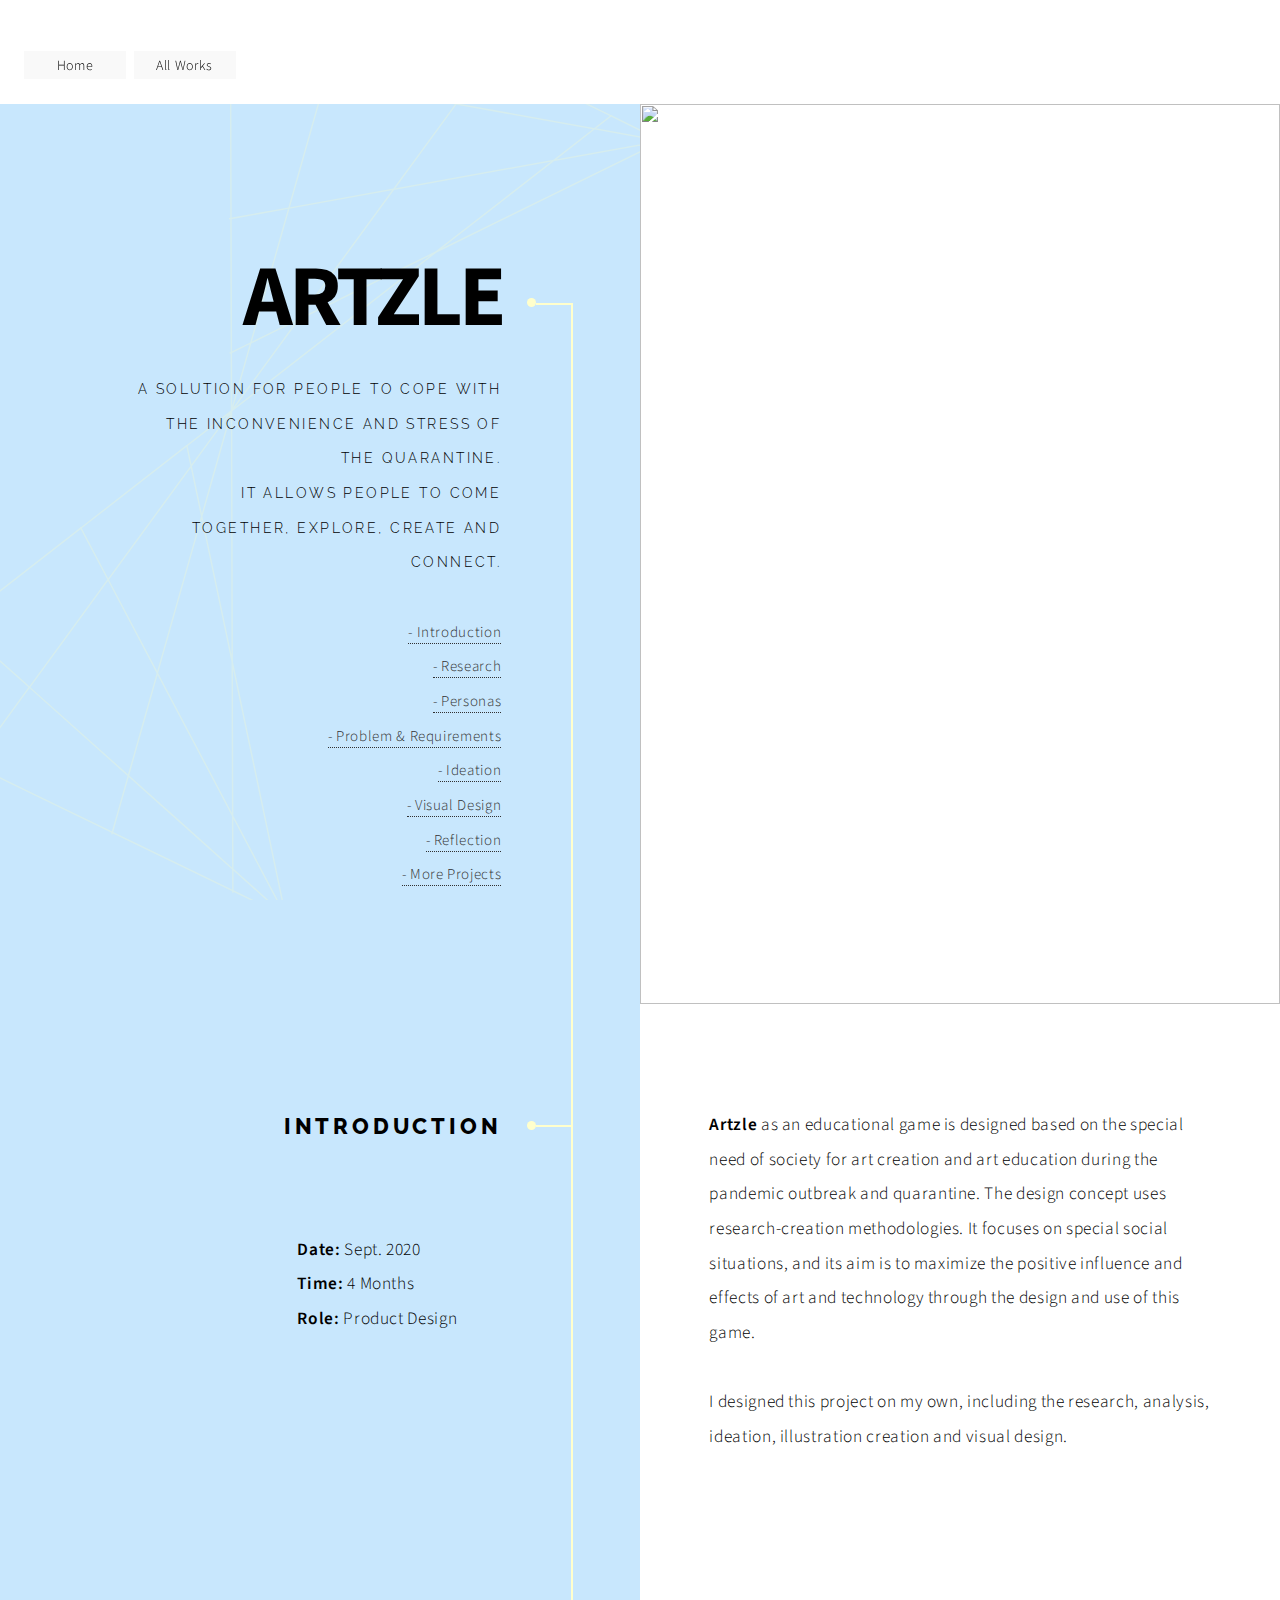
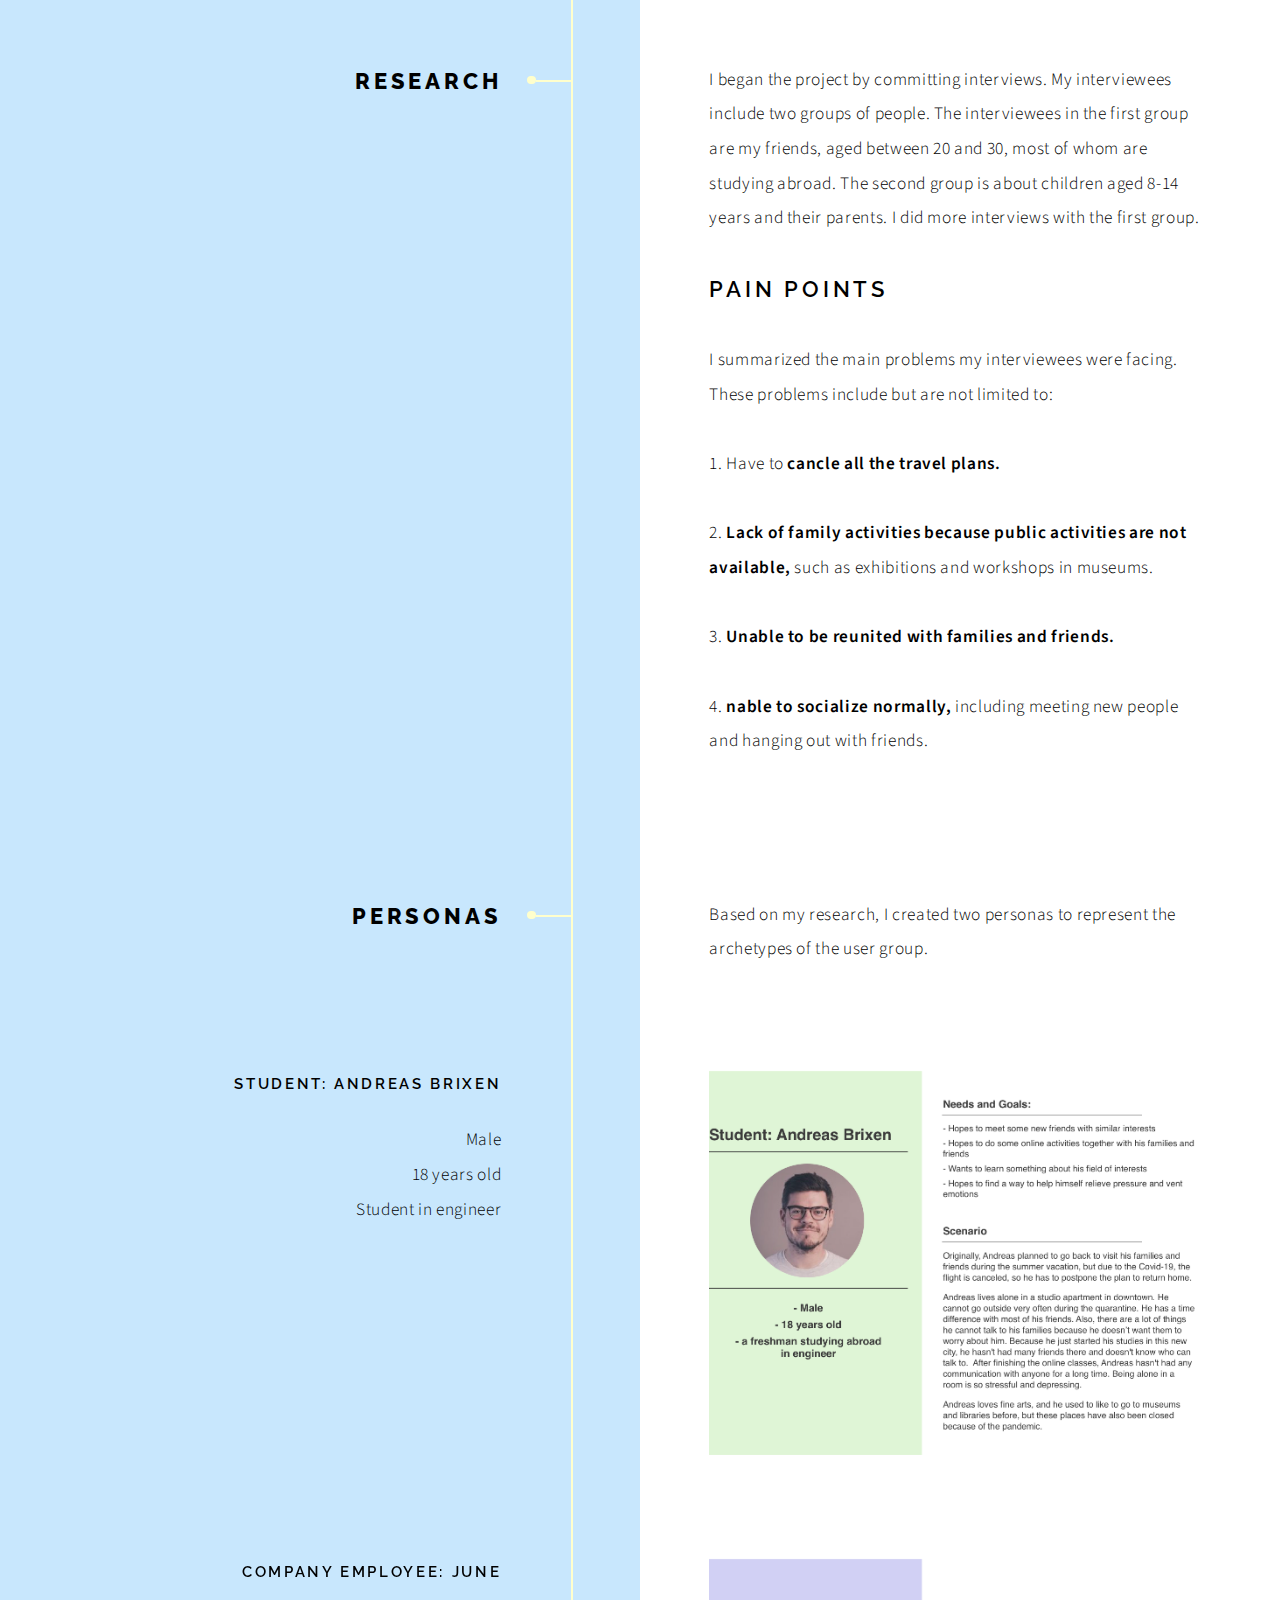
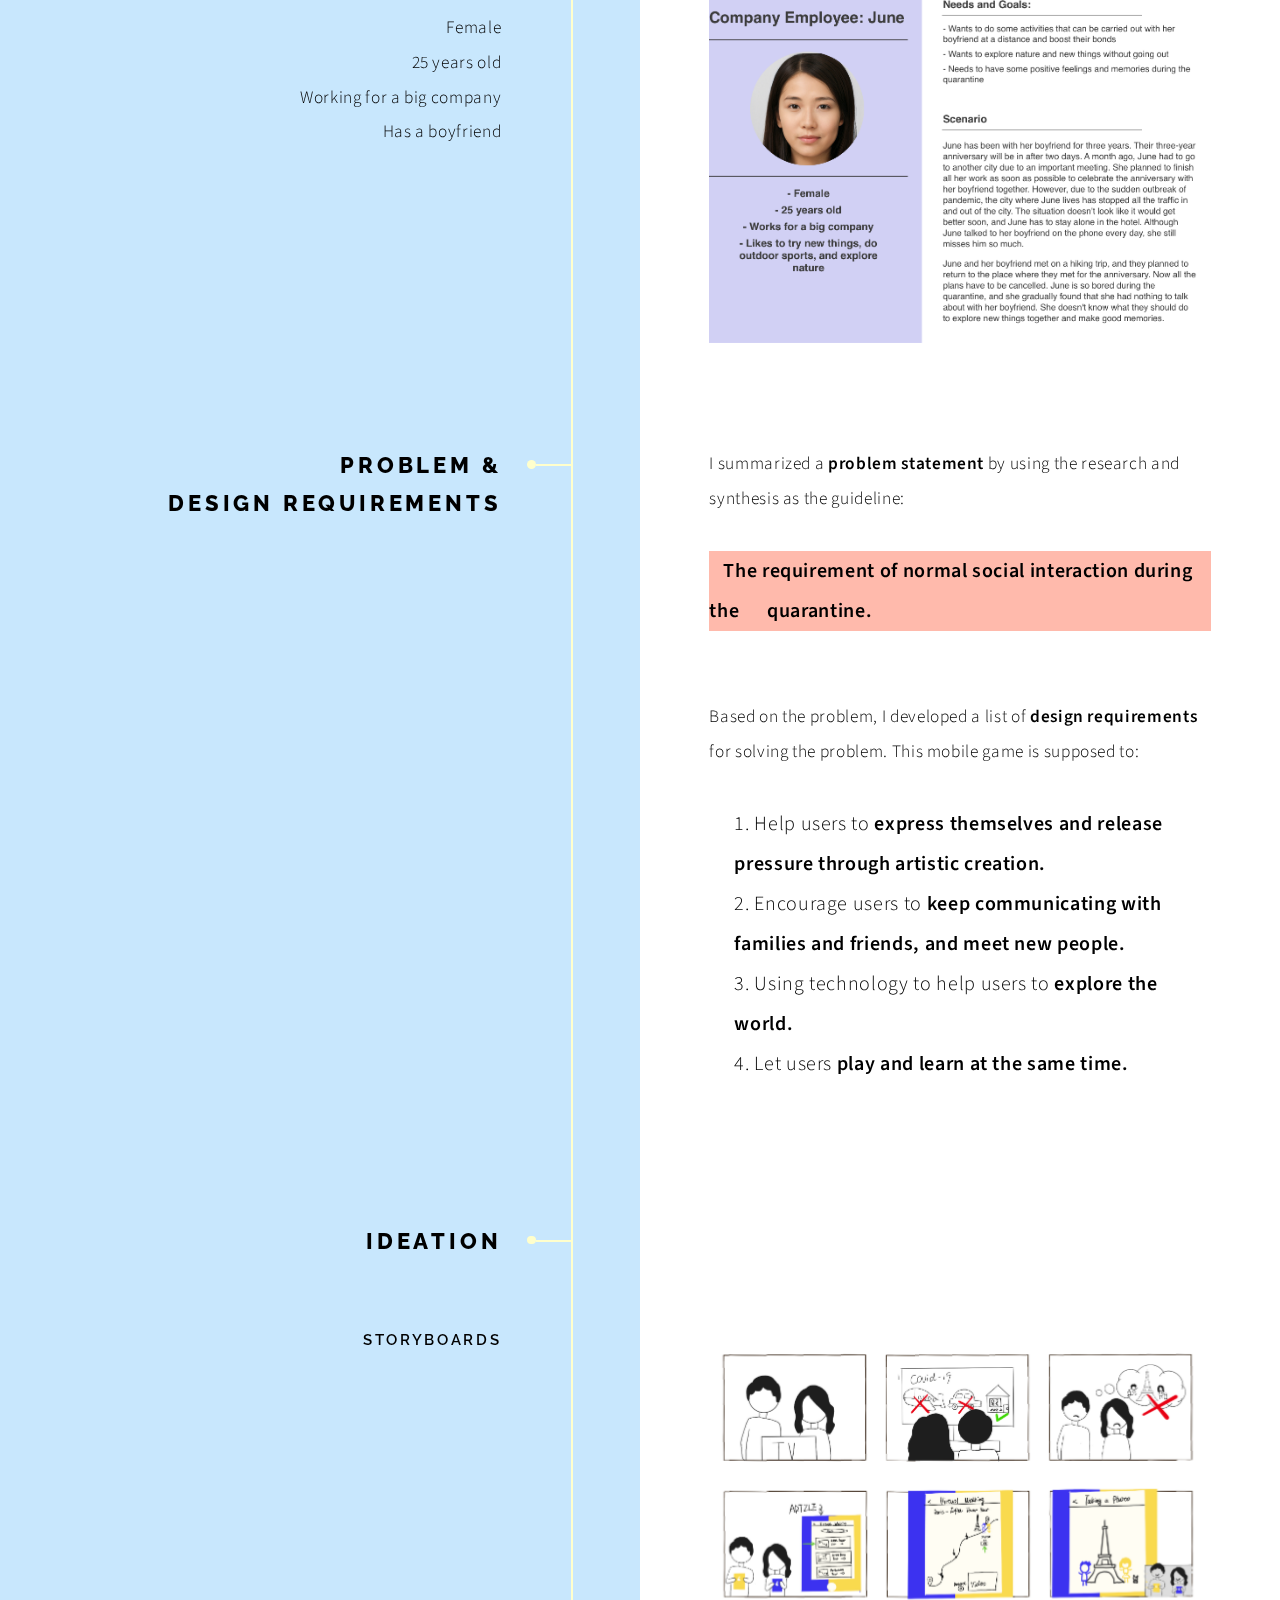
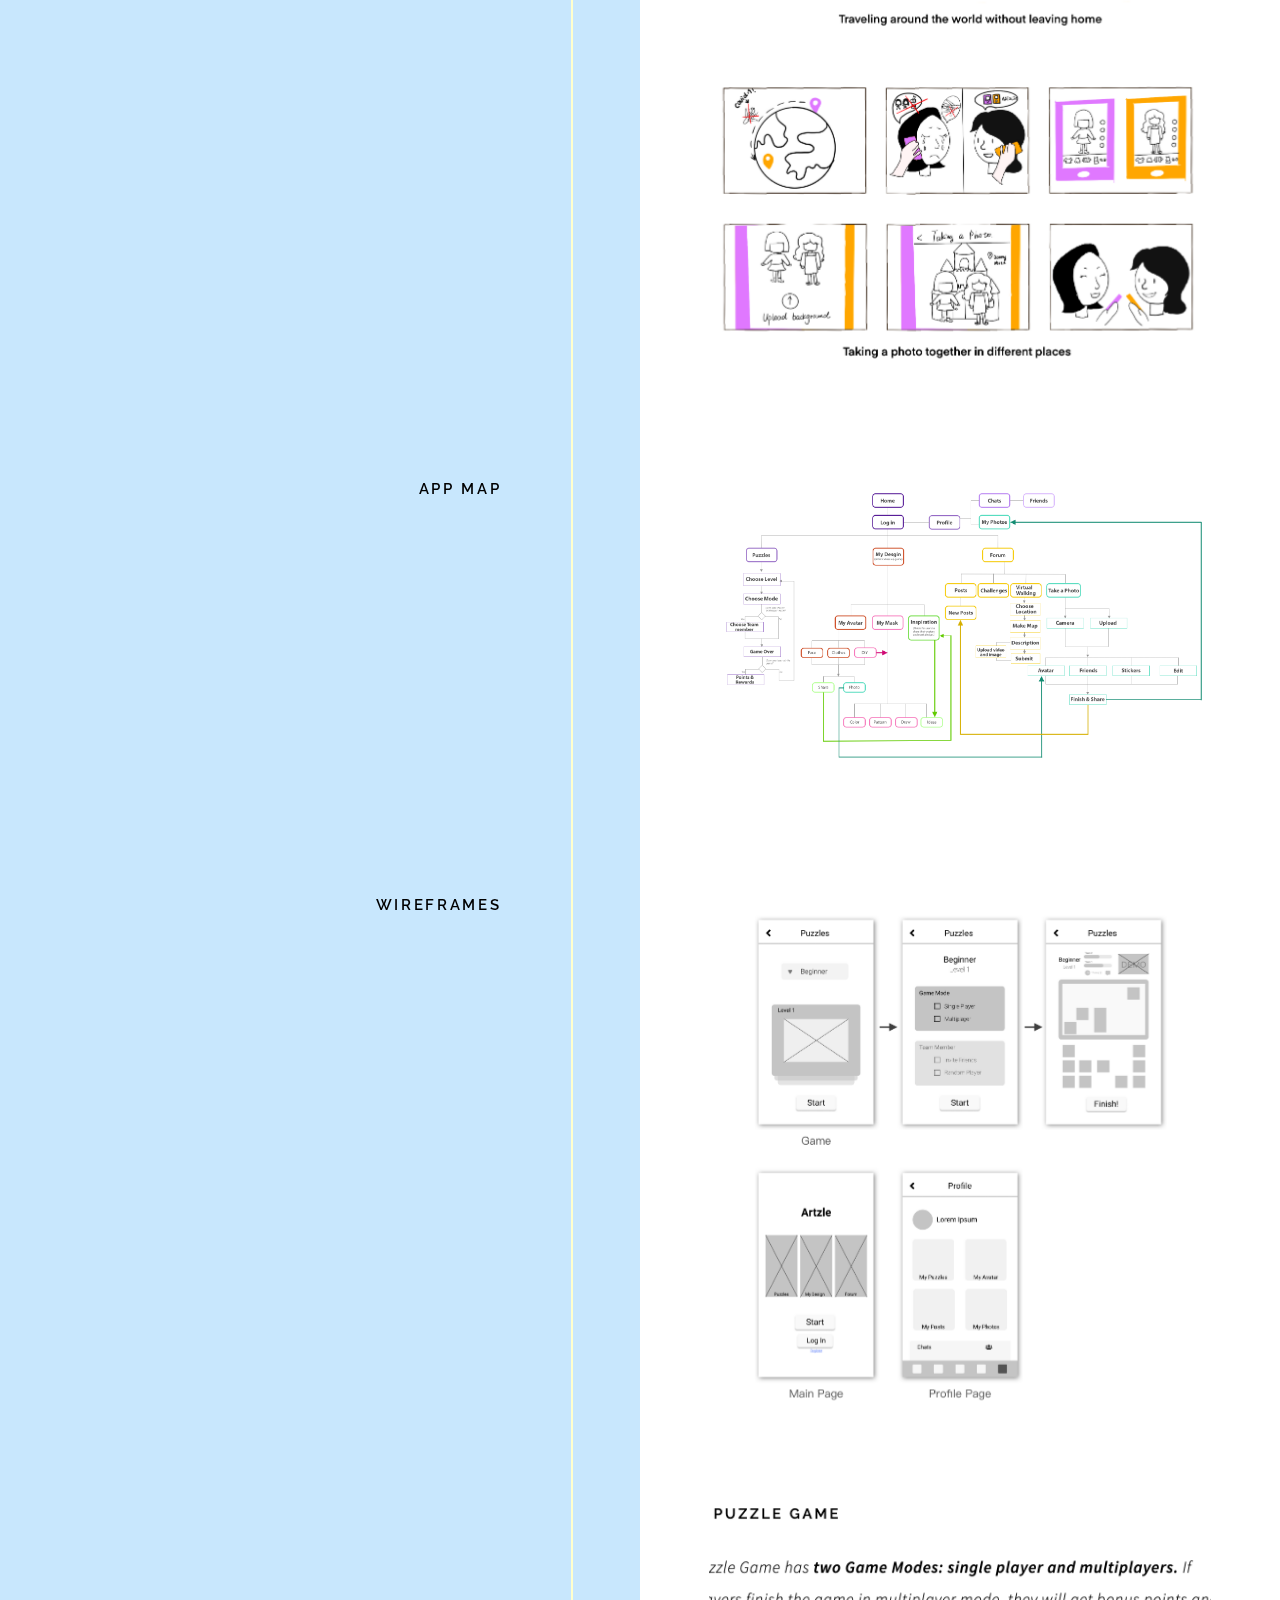
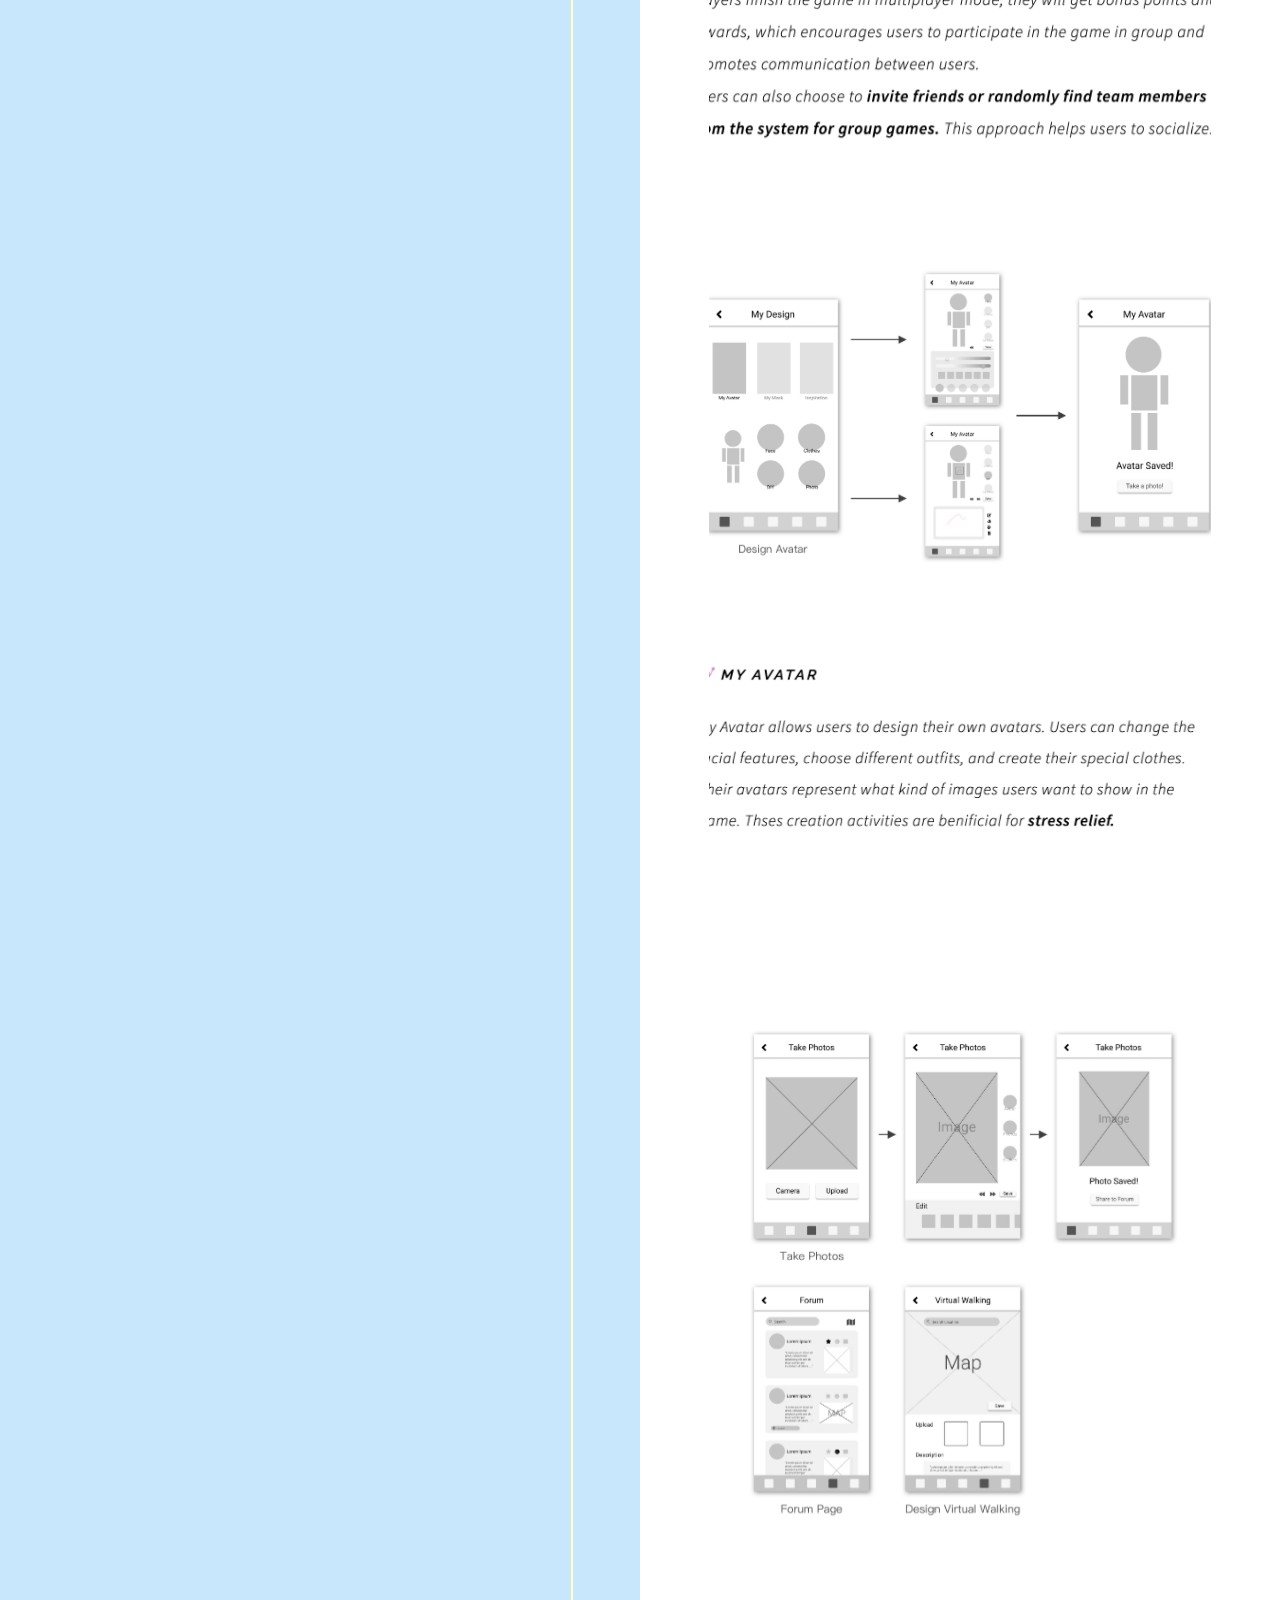
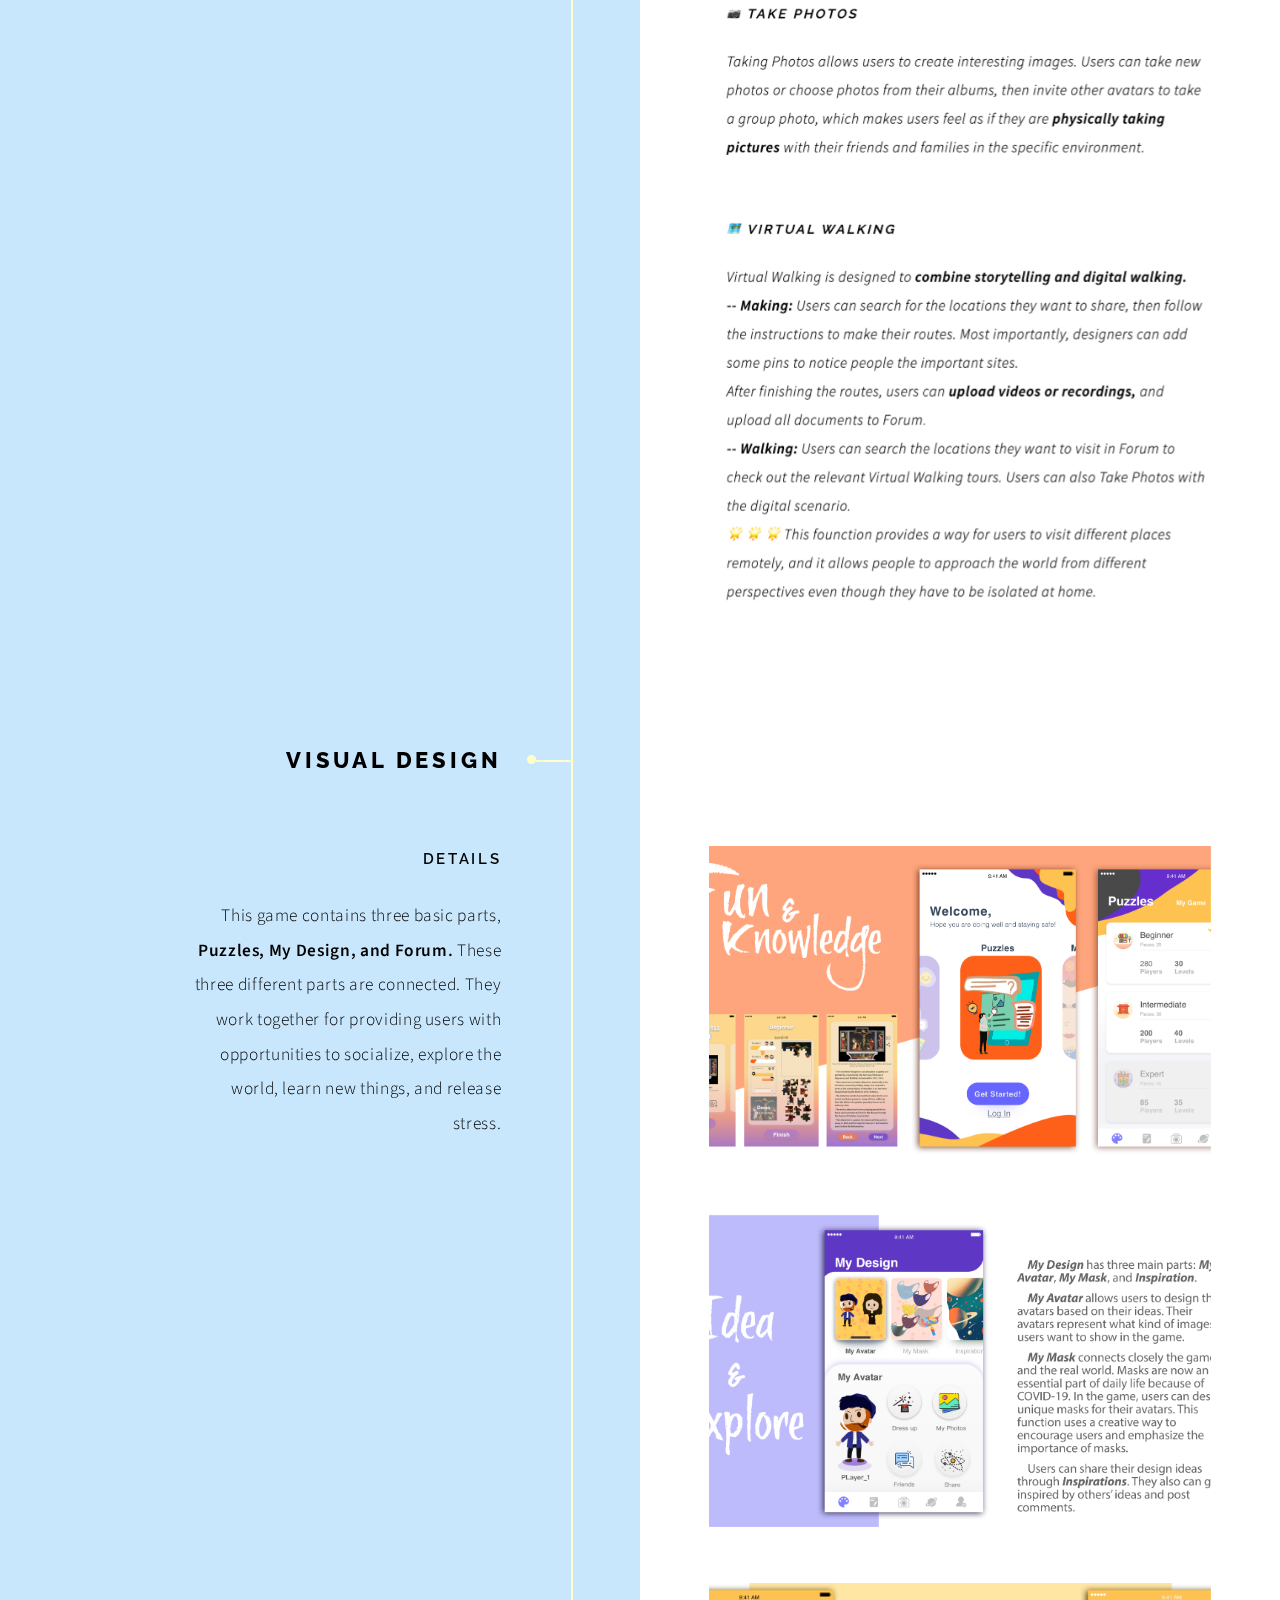
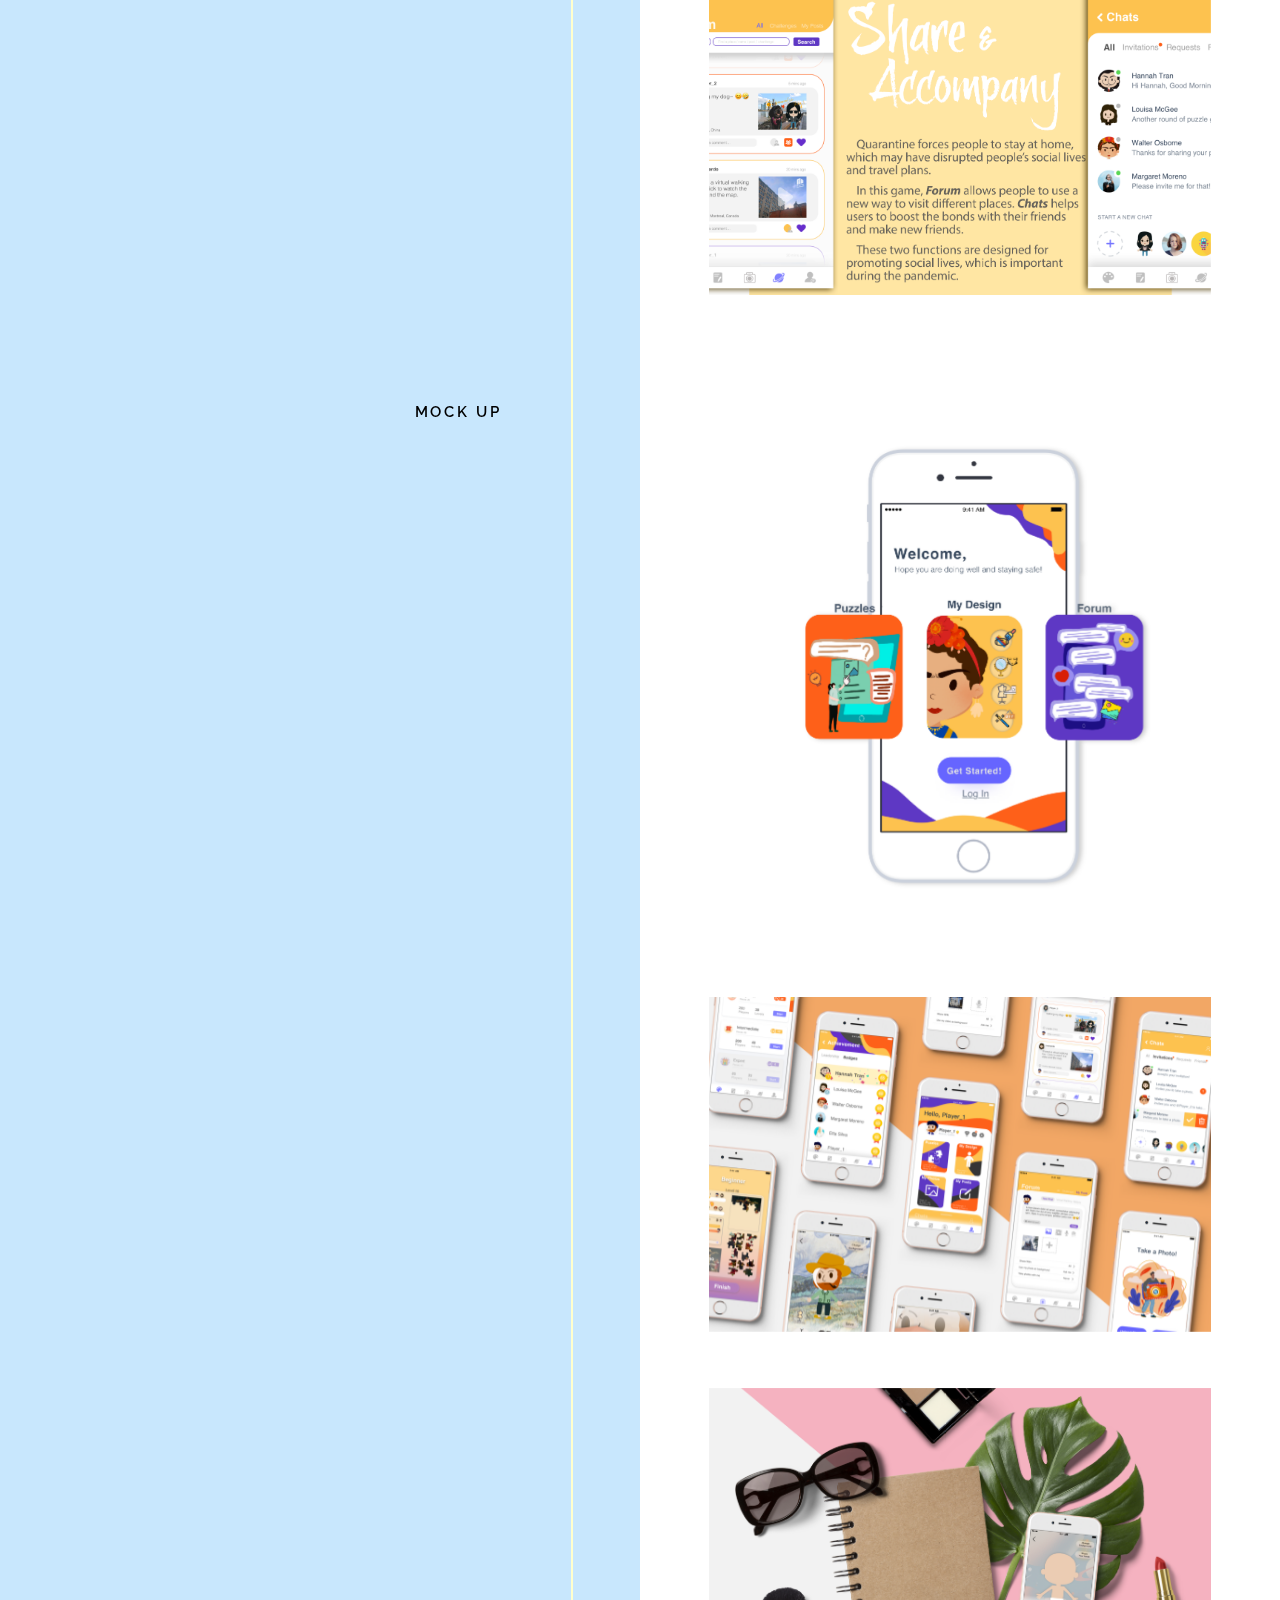
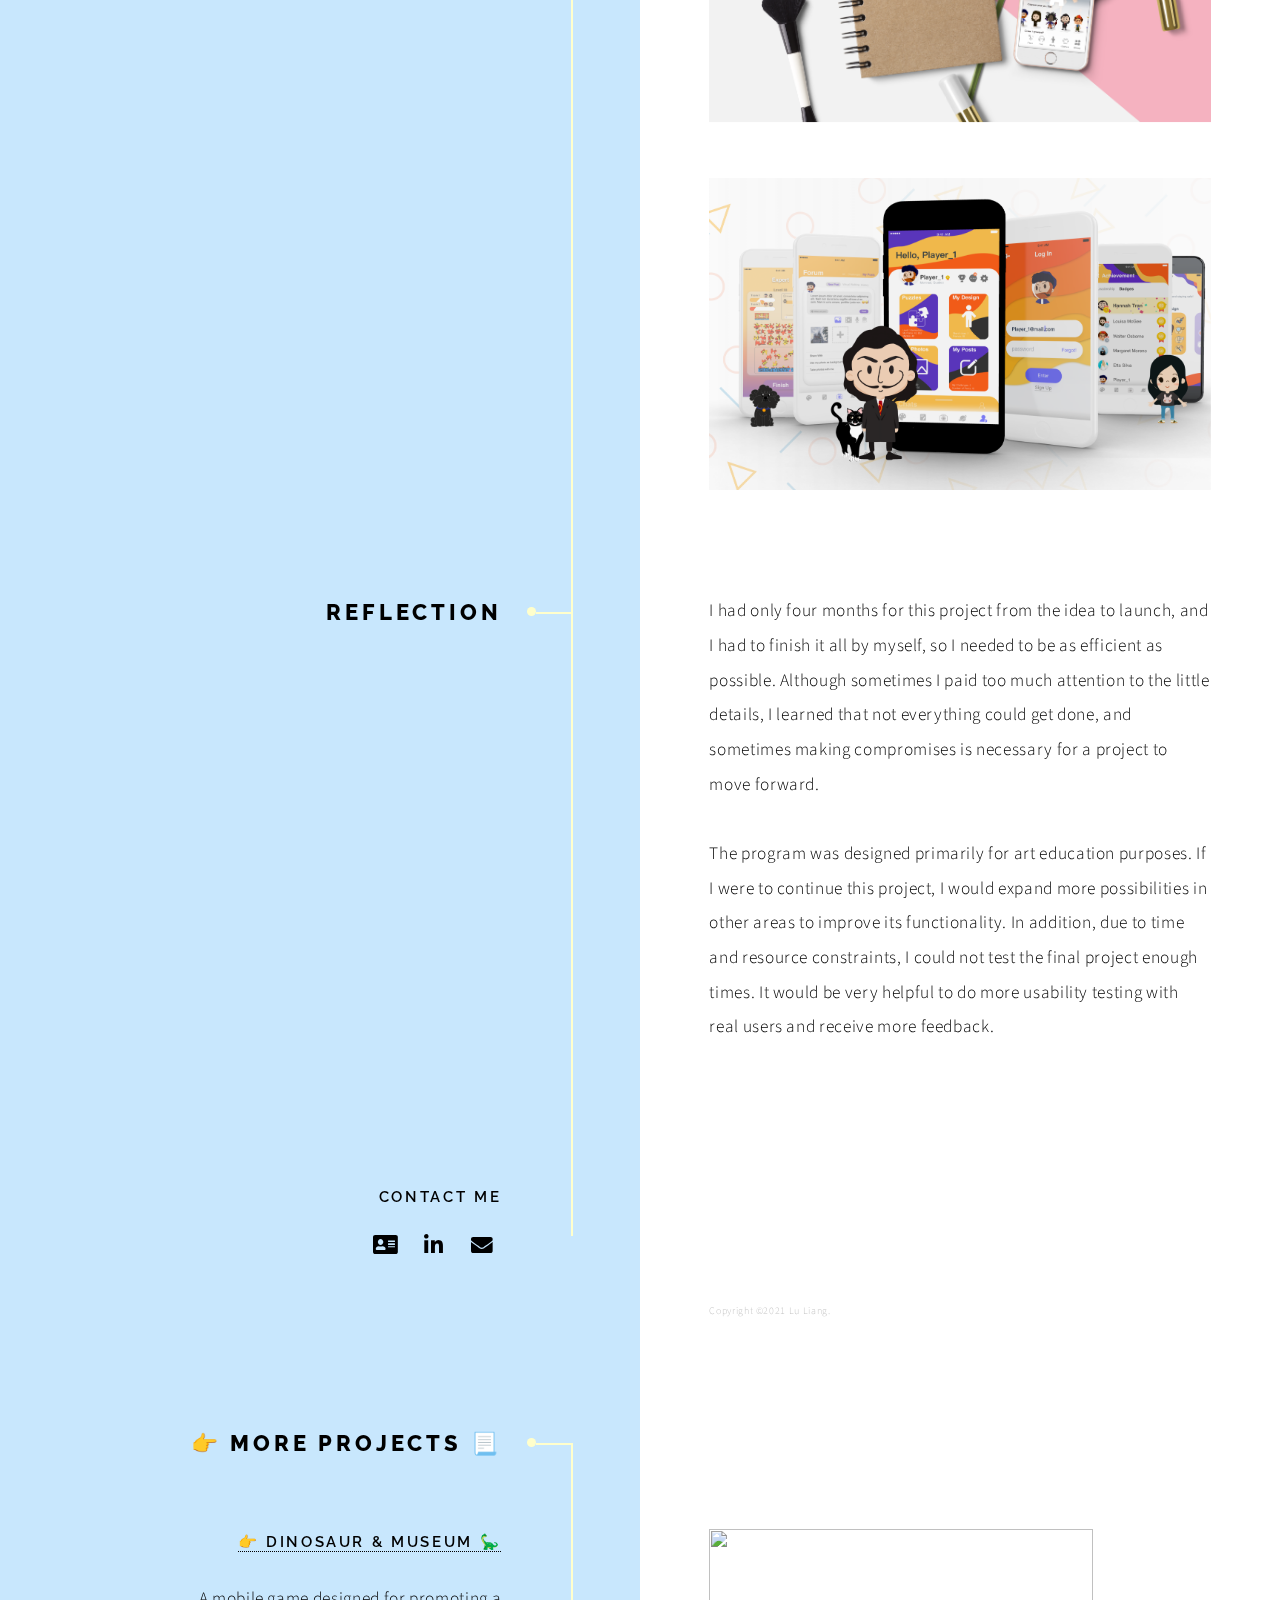
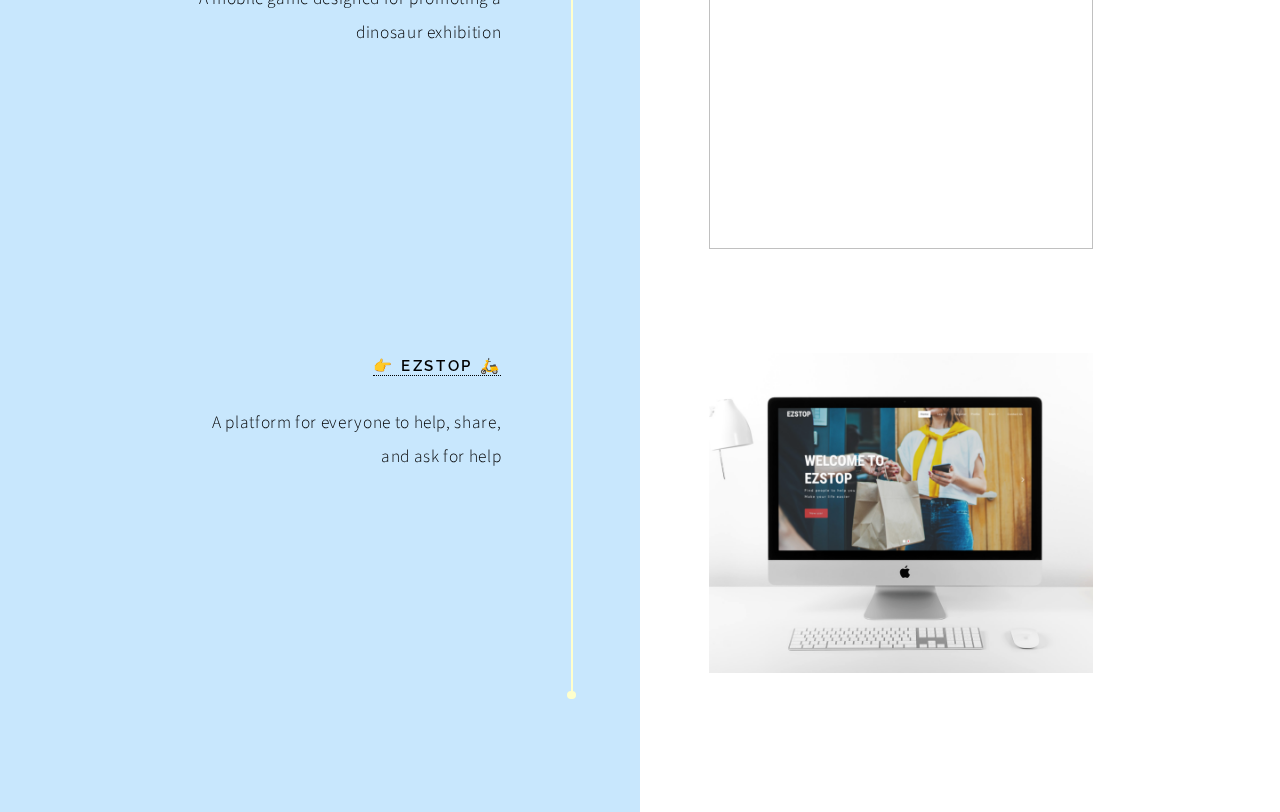
==== artzle.html @ a2f946c4 "version-3" ====
<!DOCTYPE HTML>
<html lang="zxx">
<head>
	<meta charset="utf-8">
	<title>Lu Liang_Project_ARTZLE</title>

	<meta name="description" content="" />
	<meta name="keywords" content="Lu Liang_Portfolio" />
	<meta name="viewport" content="width=device-width, initial-scale=1, user-scalable=no" />

	<meta name="author" content="Lu Liang">

	<!-- boorstrap -->
	<link rel="stylesheet" type="text/css" href="assets/css/bootstrap.min.css">
	<!-- themify-icon.css -->
	<link rel="stylesheet" type="text/css" href="assets/css/themify-icons.css">
	<!-- owl-carousel -->
	<link rel="stylesheet" type="text/css" href="assets/css/owl.carousel.css">
	<!-- light-box -->
	<link rel="stylesheet" type="text/css" href="assets/css/lightbox.css">
	<!-- video css -->
	<link rel="stylesheet" type="text/css" href="assets/css/video.min.css">
	<!-- menu.css -->
	<link rel="stylesheet" type="text/css" href="assets/css/menu.css">
	<!-- style -->
	<link rel="stylesheet" href="assets/css/main_2.css">
	<!-- responsive.css -->
	<link rel="stylesheet" type="text/css" href="assets/css/responsive.css">

	<style>
		*{
			padding:0;
			margin:0;
		}
		.menu{
				font-family:"Source Sans Pro";
				font-size: 12px;
				color: #666666;
				width:750px;
				margin:50px auto;
				position: fixed;
				z-index: 99;
			}
		.menu ul {
			list-style: none;
		}
		.menu ul li {
			float:left;
			position:relative;
		}
		.menu ul li a, .menu ul li a:visited {
			display:block;
			text-align:center;
			text-decoration:none;
			width:104px;
			height:30px;
			color:#000;
			border:1px solid #fff;
			background:#f9f9f9;
			line-height:30px;
			font-size:14px;
		}
		.menu ul li ul {
			display: none;
		}
		.menu ul li:hover a {
			color:#434343;
			background:#E0E0E0;
		}
		.menu ul li:hover ul {
			display:block;
			position:fixed;
			top:82px;
			left:110px;
			width:105px;
		}
		.menu ul li:hover ul li a {
		display:block;
		background:#f9f9f9;
		color:#434343;
		}
		.menu ul li:hover ul li a:hover {
			color:#434343;
			background:#E0E0E0;
		}
	</style>
</head>



<body class="preload">

	<div class="menu" >
		<ul>
			<li><a href="index.html">Home</a></li>
			<li><a href="#">All Works</a>
				<ul>
					<li><a href="work.html" >Projects</a></li>
					<li><a href="life.html" >Life & Fun</a></li>
				</ul>

			</li>
		</ul>
	</div>





	<!-- Wrapper -->
	<div id="wrapper">
	<!-- Intro -->

	<button class="js-back-to-top back-to-top" title="Back to top"><i class="fas fa-arrow-up"></i></button>

		<section class="intro">

			<header>
				<h1>ARTZLE</h1>
				<p>A solution for people to cope with the inconvenience and stress of the quarantine.</br> It allows people to come together, explore, create and connect.</p>
				<a href="#introduction" style="font-size: 15px; color: #313131; margin-top: -15px;">- Introduction</a></br>
				<a href="#research" style="font-size: 15px; color: #313131; margin-top: -15px;">- Research</a></br>
				<a href="#personas" style="font-size: 15px; color: #313131; margin-top: -15px;">- Personas</a></br>
				<a href="#problem" style="font-size: 15px; color: #313131; margin-top: -15px;">- Problem & Requirements</a></br>
				<a href="#ideation" style="font-size: 15px; color: #313131; margin-top: -15px;">- Ideation</a></br>
				<a href="#design" style="font-size: 15px; color: #313131; margin-top: -15px;">- Visual Design</a></br>
				<a href="#reflection" style="font-size: 15px; color: #313131; margin-top: -15px;">- Reflection</a></br>
				<a href="#contact" style="font-size: 15px; color: #313131; margin-top: -15px;">- More Projects</a></br>

			</header>
			<div class="content">
				<span class="image fill" data-position="center"><img src="assets/img/intro/puzzle_1.png" alt="" /></span>
			</div>
		</section>

	<!-- Section -->
		<section id="introduction">
			<header>
				<h2>introduction</h2>
				<p align="left" style="margin-left: 160px;"><strong>Date:</strong>  Sept. 2020 </br>  <strong>Time:</strong> 4 Months</br> <strong>Role:</strong> Product Design</p>
			</header>
			<div class="content">
				<p><strong>Artzle</strong> as an educational game is designed based on the special need of society for art creation and art education during the pandemic outbreak and quarantine.
							The design concept uses research-creation methodologies. It focuses on special social situations, and its aim is to maximize the positive influence and effects of art and technology through the design and use of this game.

					</br></br>I designed this project on my own, including the research, analysis, ideation, illustration creation and visual design.</p>
				<span class="image main"><img src="images/pic02.jpg" alt="" /></span>
			</div>
		</section>

	<!-- Section -->
		<section id="research">
			<header>
				<h2>Research</h2>
			</header>
			<div class="content">
				<p>I began the project by committing interviews. My interviewees include two groups of people. The interviewees in the first group are my friends, aged between 20 and 30, most of whom are studying abroad.
					The second group is about children aged 8-14 years and their parents. I did more interviews with the first group.

				</br>
				<h2><strong>Pain Points</strong></h2>
				<p>I summarized the main problems my interviewees were facing. These problems include but are not limited to:</p>
					<p>1. Have to <strong>cancle all the travel plans.</strong></br>
					<p>2. <strong>Lack of family activities because public activities are not available,</strong> such as exhibitions and workshops in museums.</br>
					<p>3. <strong>Unable to be reunited with families and friends.</strong></p>
					<p>4. <strong>nable to socialize normally,</strong> including meeting new people and hanging out with friends.
			</div>
		</section>

	<!-- Section -->
		<section id="personas">
			<header>
				<h2>Personas</h2>
			</header>
			</br>
			<div class="content">
				<p>Based on my research, I created two personas to represent the archetypes of the user group.</p>
				<!-- Section -->

				<section>

					<header>
						<h3>Student: Andreas Brixen</h3>
						<p> Male</br> 18 years old </br> Student in engineer </br>
					</header>
					<div class="content">
						<div class="gallery">
							<a href="assets/img/intro/puzzle_per_1.png" class="landscape"><img src="assets/img/intro/puzzle_per_1.png" alt="" /></a>

						</div>
					</div>
				</section>

				<!-- Section -->
				<section>

					<header>
						<h3>Company Employee: June</h3>
						<p> Female</br> 25 years old </br> Working for a big company </br> Has a boyfriend </br>
					</header>
					<div class="content">
						<div class="gallery">
							<a href="assets/img/intro/puzzle_per_2.png" class="landscape"><img src="assets/img/intro/puzzle_per_2.png" alt="" /></a>

						</div>
					</div>
				</section>

				<!-- Section -->


			</div>
		</section>

	<!-- Section -->
		<section id="problem">
			<header>
				<h2>Problem & </br>Design Requirements</h2>
			</header>
			<div class="content">
				<p>I summarized a <strong>problem statement</strong> by using the research and synthesis as the guideline:</p>

				<p style="background-color:#FFBAAC; font-size: 20px;"><strong>&nbsp; &nbsp;The requirement of normal social interaction during the &nbsp; &nbsp;&nbsp; quarantine.</strong></p></br>
				<p>Based on the problem, I developed a list of <strong>design requirements</strong> for solving the problem. This mobile game is supposed to:</p>

					<p style="font-size: 20px; margin-left: 25px;">1. Help users to <strong>express themselves and release pressure through artistic creation.</strong></br>
					2. Encourage users to <strong>keep communicating with families and friends, and meet new people.</strong></br>
					3. Using technology to help users to <strong>explore the world.</strong></br>
					4. Let users <strong>play and learn at the same time.</strong></p>

			</div>
		</section>



	<!-- Section -->
		<section id="ideation">
			<header>
				<h2>Ideation</h2>
			</header>
			<div class="content">
				<section>
					<header>
						<h3>Storyboards</h3>
					</header>
					<div class="content">
						<div class="gallery">
							<a href="assets/img/intro/puzzle_story_1.png"  class="landscape_1" style="size: 30%;"><img src="assets/img/intro/puzzle_story_1.png" alt="" /></a>

							<a href="assets/img/intro/puzzle_story_2.png" class="landscape_1"><img src="assets/img/intro/puzzle_story_2.png" alt="" /></a>
						</div>
					</div>
				</section>

				<section>
					<header>
						<h3>App Map</h3>

						</header>
					<div class="content">
						<div class="gallery">
							<a href="assets/img/intro/puzzle_map.png" class="landscape_1"><img src="assets/img/intro/puzzle_map.png" alt="" /></a>
						</div>
					</div>
				</section>

				<section>
					<header>
						<h3>Wireframes</h3>

					</header>
					<div class="content">





						<div class="gallery">
							<a href="assets/img/intro/puzzle_wire_1.png" class="landscape_1"><img src="assets/img/intro/puzzle_wire_1.png" alt="" /></a> </br>
							<a href="assets/img/intro/puzzle/puzzle.png" class="landscape_1"><img src="assets/img/intro/puzzle/puzzle.png" alt="" /></a> </br>
							<a href="assets/img/intro/puzzle_wire_2.png" class="landscape_1"><img src="assets/img/intro/puzzle_wire_2.png" alt="" /></a> </br>
							<a href="assets/img/intro/puzzle/my.png" class="landscape_1"><img src="assets/img/intro/puzzle/my.png" alt="" /></a> </br>
							<a href="assets/img/intro/puzzle_wire_3.png" class="landscape_1"><img src="assets/img/intro/puzzle_wire_3.png" alt="" /></a> </br>
							<a href="assets/img/intro/puzzle/all.png" class="landscape_1"><img src="assets/img/intro/puzzle/all.png" alt="" /></a> </br>



								<!--<h3>🧩 Puzzle Game</h3>
								<p ><i>Puzzle Game<is> has <strong>two Game Modes: single player and multiplayers.</strong> If players finish the game in multiplayer mode, they will get bonus points and rewards, which encourages users to participate in the game in group and promotes communication between users.</br>
									Users can also choose to <strong>invite friends or randomly find team members from the system for group games.</strong> This approach helps users to socialize.</p>
								</br>
							</br>
							<a href="assets/img/intro/puzzle_wire_2.png" class="landscape_1"><img src="assets/img/intro/puzzle_wire_2.png" alt="" /></a> </br>
								<h3>💅 My Avatar</h3>
								<p><i>My Avatar</i> allows users to design their own avatars. Users can change the facial features, choose different outfits, and create their special clothes. Their avatars represent what kind of images users want to show in the game. Thses creation activities are benificial for <strong>stress relief.</strong></p>
								</br>
							<a href="assets/img/intro/puzzle_wire_3.png" class="landscape_1"><img src="assets/img/intro/puzzle_wire_3.png" alt="" /></a> </br>
								<h3>📷 Take Photos</h3>
								<p>	<i>Taking Photos</i> allows users to create interesting images. Users can take new photos or choose photos from their albums, then invite other avatars to take a group photo,
								   which makes users feel as if they are <strong>physically taking pictures</strong> with their friends and families in the specific environment.</p></br>
								<h3>🗺️ Virtual Walking</h3>
								<p>	<i>Virtual Walking</i> is designed to <strong>combine storytelling and digital walking. </strong></br>
									<strong>-- Making:</strong> Users can search for the locations they want to share, then follow the instructions to make their routes. Most importantly, designers can add some pins to notice people the important sites. </br>
									After finishing the routes, users can <strong>upload videos or recordings, </strong> and upload all documents to Forum. </br>
									<strong>-- Walking:</strong> Users can search the locations they want to visit in Forum to check out the relevant Virtual Walking tours. Users can also <i>Take Photos</i> with the digital scenario.</br>
									🌟🌟🌟This founction provides a way for users to visit different places remotely, and it allows people to approach the world from different perspectives even though they have to be isolated at home.</p>

								-->

						</div>
					</div>
				</section>


			</div>

		</section>






		<section id="design">
			<header>
				<h2>Visual Design</h2>
			</header>
			</br>
			<div class="content">
				<!-- Section -->

				<section>

					<header>
						<h3>Details</h3>
						<p >This game contains three basic parts, <strong>Puzzles, My Design, and Forum.</strong> These three different parts are connected. They work together for providing users with opportunities to socialize, explore the world, learn new things, and release stress.
					</header>
					<div class="content">
						<div class="gallery">
							<a href="assets/img/intro/puzzle/1.png" class="landscape_1"><img src="assets/img/intro/puzzle/1.png" alt="" /></a>

						</br>
							<a href="assets/img/intro/puzzle/2.png" class="landscape_1"><img src="assets/img/intro/puzzle/2.png" alt="" /></a>
						</br>
							<a href="assets/img/intro/puzzle/3.png" class="landscape_1"><img src="assets/img/intro/puzzle/3.png" alt="" /></a>




						</div>
					</div>
				</section>

					<section>

						<header>
							<h3>Mock Up</h3>
						</header>
						<div class="content">
							<div class="gallery">
								<a href="assets/img/intro/puzzle_4.png" class="landscape_1"><img src="assets/img/intro/puzzle_4.png" alt="" /></a>
							</br>
								<a href="assets/img/intro/puzzle_3.png" class="landscape_1"><img src="assets/img/intro/puzzle_3.png" alt="" /></a>
							</br>
								<a href="assets/img/intro/puzzle_2.png" class="landscape_1"><img src="assets/img/intro/puzzle_2.png" alt="" /></a>

							</br>
								<a href="assets/img/intro/puzzle_5.png" class="landscape_1"><img src="assets/img/intro/puzzle_5.png" alt="" /></a>


							</div>
						</div>
					</section>



			</div>
		</section>

		<section id="reflection">
			<header>
				<h2>Reflection</h2>
			</header>
			<div class="content">
				<p>I had only four months for this project from the idea to launch, and I had to finish it all by myself, so I needed to be as efficient as possible. Although sometimes I paid too much attention to the little details, I learned that not everything could get done, and sometimes making compromises is necessary for a project to move forward.

				<p>The program was designed primarily for art education purposes. If I were to continue this project, I would expand more possibilities in other areas to improve its functionality.
				In addition, due to time and resource constraints, I could not test the final project enough times. It would be very helpful to do more usability testing with real users and receive more feedback.</p>
			</div>


		</section>

		<section>


			<footer>
				<ul class="items" id="contact">
					<li>
						<h3>Contact Me</h3>
						<ul class="icons">
							<li><a href="contact.html" class="icon solid fa-address-card"><span class="label">About Me</span></a></li>
							<li><a href="https://www.linkedin.com/in/luliang18" class="icon brands fa-linkedin-in"><span class="label">LinkedIn</span></a></li>
							<li><a href="mailto:lu.liang.ll18@gmail.com" class="icon solid fa-envelope"><span class="label">Email</span></a></li>

						</ul>
					</li>
				</ul>
			</footer>
		</section>



		<!-- Copyright -->
		<div class="copyright">Copyright ©2021 Lu Liang.</div>


		<section>
			<header>
				<h2>👉 More Projects 📃</h2>
			</header>
			<div class="content">
				<section>
					<header>
						<h3><a href="dinosaur.html" >👉 Dinosaur & Museum 🦕</a></h3>
						<p>A mobile game designed for promoting a dinosaur exhibition</p>
					</header>
					<div class="content">
						<div class="gallery">
							<a href="dinosaur.html"  class="portrait" style="size: 30%;"><img src="assets/img/intro/dino_1.png" alt="" /></a>
						</div>
					</div>
				</section>
				<section>
					<header>
						<h3><a href="ezstop.html" >👉 ezstop 🛵</a></h3>
						<p>A platform for everyone to help, share, and ask for help</p>

					</header>
					<div class="content">
						<div class="gallery">
							<a href="ezstop.html"  class="portrait" style="size: 30%;"><img src="assets/img/intro/ez_1.png" alt="" /></a>
						</div>
					</div>
				</section>

			</div>
		</section>







</div>

<!-- Scripts -->
<script src="assets/js/jquery.min.js"></script>
<script src="assets/js/jquery.scrolly.min.js"></script>
<script src="assets/js/browser.min.js"></script>
<script src="assets/js/breakpoints.min.js"></script>
<script src="assets/js/util.js"></script>
<script src="assets/js/main.js"></script>
<!--  Js Library -->
<script src="assets/js/jquery-2.1.4.min.js"></script>
<!-- Include  for bootstrap -->
<script src="assets/js/bootstrap.min.js"></script>
<!-- Include isotope Js -->
<script src="assets/js/jquery.isotope.min.js"></script>
<!-- Include lightbox -->
<script src="assets/js/lightbox.js"></script>
<!-- Include circle-effect.js -->
<script src="assets/js/circle-effect.js"></script>
<!-- Include Video js -->
<script src="assets/js/jquery.magnific-popup.min.js"></script>
<!-- Include Owl-carousel -->
<script src="assets/js/owl.carousel.min.js"></script>
<!-- Include Counter up -->
<script src="assets/js/jquery.counterup.min.js"></script>
<script src="assets/js/waypoints.min.js"></script>



<!-- Include script.js -->
<script src="assets/js/script.js"></script>



</body>
</html>
---- assets/css/themify-icons.css ----
@font-face {
	font-family: 'themify';
	src:url('../fonts/themify.eot?-fvbane');
	src:url('../fonts/themify.eot?#iefix-fvbane') format('embedded-opentype'),
		url('../fonts/themify.woff?-fvbane') format('woff'),
		url('../fonts/themify.ttf?-fvbane') format('truetype'),
		url('../fonts/themify.svg?-fvbane#themify') format('svg');
	font-weight: normal;
	font-style: normal;
}

[class^="ti-"], [class*=" ti-"] {
	font-family: 'themify';
	speak: none;
	font-style: normal;
	font-weight: normal;
	font-variant: normal;
	text-transform: none;
	line-height: 1;

	/* Better Font Rendering =========== */
	-webkit-font-smoothing: antialiased;
	-moz-osx-font-smoothing: grayscale;
}

.ti-wand:before {
	content: "\e600";
}
.ti-volume:before {
	content: "\e601";
}
.ti-user:before {
	content: "\e602";
}
.ti-unlock:before {
	content: "\e603";
}
.ti-unlink:before {
	content: "\e604";
}
.ti-trash:before {
	content: "\e605";
}
.ti-thought:before {
	content: "\e606";
}
.ti-target:before {
	content: "\e607";
}
.ti-tag:before {
	content: "\e608";
}
.ti-tablet:before {
	content: "\e609";
}
.ti-star:before {
	content: "\e60a";
}
.ti-spray:before {
	content: "\e60b";
}
.ti-signal:before {
	content: "\e60c";
}
.ti-shopping-cart:before {
	content: "\e60d";
}
.ti-shopping-cart-full:before {
	content: "\e60e";
}
.ti-settings:before {
	content: "\e60f";
}
.ti-search:before {
	content: "\e610";
}
.ti-zoom-in:before {
	content: "\e611";
}
.ti-zoom-out:before {
	content: "\e612";
}
.ti-cut:before {
	content: "\e613";
}
.ti-ruler:before {
	content: "\e614";
}
.ti-ruler-pencil:before {
	content: "\e615";
}
.ti-ruler-alt:before {
	content: "\e616";
}
.ti-bookmark:before {
	content: "\e617";
}
.ti-bookmark-alt:before {
	content: "\e618";
}
.ti-reload:before {
	content: "\e619";
}
.ti-plus:before {
	content: "\e61a";
}
.ti-pin:before {
	content: "\e61b";
}
.ti-pencil:before {
	content: "\e61c";
}
.ti-pencil-alt:before {
	content: "\e61d";
}
.ti-paint-roller:before {
	content: "\e61e";
}
.ti-paint-bucket:before {
	content: "\e61f";
}
.ti-na:before {
	content: "\e620";
}
.ti-mobile:before {
	content: "\e621";
}
.ti-minus:before {
	content: "\e622";
}
.ti-medall:before {
	content: "\e623";
}
.ti-medall-alt:before {
	content: "\e624";
}
.ti-marker:before {
	content: "\e625";
}
.ti-marker-alt:before {
	content: "\e626";
}
.ti-arrow-up:before {
	content: "\e627";
}
.ti-arrow-right:before {
	content: "\e628";
}
.ti-arrow-left:before {
	content: "\e629";
}
.ti-arrow-down:before {
	content: "\e62a";
}
.ti-lock:before {
	content: "\e62b";
}
.ti-location-arrow:before {
	content: "\e62c";
}
.ti-link:before {
	content: "\e62d";
}
.ti-layout:before {
	content: "\e62e";
}
.ti-layers:before {
	content: "\e62f";
}
.ti-layers-alt:before {
	content: "\e630";
}
.ti-key:before {
	content: "\e631";
}
.ti-import:before {
	content: "\e632";
}
.ti-image:before {
	content: "\e633";
}
.ti-heart:before {
	content: "\e634";
}
.ti-heart-broken:before {
	content: "\e635";
}
.ti-hand-stop:before {
	content: "\e636";
}
.ti-hand-open:before {
	content: "\e637";
}
.ti-hand-drag:before {
	content: "\e638";
}
.ti-folder:before {
	content: "\e639";
}
.ti-flag:before {
	content: "\e63a";
}
.ti-flag-alt:before {
	content: "\e63b";
}
.ti-flag-alt-2:before {
	content: "\e63c";
}
.ti-eye:before {
	content: "\e63d";
}
.ti-export:before {
	content: "\e63e";
}
.ti-exchange-vertical:before {
	content: "\e63f";
}
.ti-desktop:before {
	content: "\e640";
}
.ti-cup:before {
	content: "\e641";
}
.ti-crown:before {
	content: "\e642";
}
.ti-comments:before {
	content: "\e643";
}
.ti-comment:before {
	content: "\e644";
}
.ti-comment-alt:before {
	content: "\e645";
}
.ti-close:before {
	content: "\e646";
}
.ti-clip:before {
	content: "\e647";
}
.ti-angle-up:before {
	content: "\e648";
}
.ti-angle-right:before {
	content: "\e649";
}
.ti-angle-left:before {
	content: "\e64a";
}
.ti-angle-down:before {
	content: "\e64b";
}
.ti-check:before {
	content: "\e64c";
}
.ti-check-box:before {
	content: "\e64d";
}
.ti-camera:before {
	content: "\e64e";
}
.ti-announcement:before {
	content: "\e64f";
}
.ti-brush:before {
	content: "\e650";
}
.ti-briefcase:before {
	content: "\e651";
}
.ti-bolt:before {
	content: "\e652";
}
.ti-bolt-alt:before {
	content: "\e653";
}
.ti-blackboard:before {
	content: "\e654";
}
.ti-bag:before {
	content: "\e655";
}
.ti-move:before {
	content: "\e656";
}
.ti-arrows-vertical:before {
	content: "\e657";
}
.ti-arrows-horizontal:before {
	content: "\e658";
}
.ti-fullscreen:before {
	content: "\e659";
}
.ti-arrow-top-right:before {
	content: "\e65a";
}
.ti-arrow-top-left:before {
	content: "\e65b";
}
.ti-arrow-circle-up:before {
	content: "\e65c";
}
.ti-arrow-circle-right:before {
	content: "\e65d";
}
.ti-arrow-circle-left:before {
	content: "\e65e";
}
.ti-arrow-circle-down:before {
	content: "\e65f";
}
.ti-angle-double-up:before {
	content: "\e660";
}
.ti-angle-double-right:before {
	content: "\e661";
}
.ti-angle-double-left:before {
	content: "\e662";
}
.ti-angle-double-down:before {
	content: "\e663";
}
.ti-zip:before {
	content: "\e664";
}
.ti-world:before {
	content: "\e665";
}
.ti-wheelchair:before {
	content: "\e666";
}
.ti-view-list:before {
	content: "\e667";
}
.ti-view-list-alt:before {
	content: "\e668";
}
.ti-view-grid:before {
	content: "\e669";
}
.ti-uppercase:before {
	content: "\e66a";
}
.ti-upload:before {
	content: "\e66b";
}
.ti-underline:before {
	content: "\e66c";
}
.ti-truck:before {
	content: "\e66d";
}
.ti-timer:before {
	content: "\e66e";
}
.ti-ticket:before {
	content: "\e66f";
}
.ti-thumb-up:before {
	content: "\e670";
}
.ti-thumb-down:before {
	content: "\e671";
}
.ti-text:before {
	content: "\e672";
}
.ti-stats-up:before {
	content: "\e673";
}
.ti-stats-down:before {
	content: "\e674";
}
.ti-split-v:before {
	content: "\e675";
}
.ti-split-h:before {
	content: "\e676";
}
.ti-smallcap:before {
	content: "\e677";
}
.ti-shine:before {
	content: "\e678";
}
.ti-shift-right:before {
	content: "\e679";
}
.ti-shift-left:before {
	content: "\e67a";
}
.ti-shield:before {
	content: "\e67b";
}
.ti-notepad:before {
	content: "\e67c";
}
.ti-server:before {
	content: "\e67d";
}
.ti-quote-right:before {
	content: "\e67e";
}
.ti-quote-left:before {
	content: "\e67f";
}
.ti-pulse:before {
	content: "\e680";
}
.ti-printer:before {
	content: "\e681";
}
.ti-power-off:before {
	content: "\e682";
}
.ti-plug:before {
	content: "\e683";
}
.ti-pie-chart:before {
	content: "\e684";
}
.ti-paragraph:before {
	content: "\e685";
}
.ti-panel:before {
	content: "\e686";
}
.ti-package:before {
	content: "\e687";
}
.ti-music:before {
	content: "\e688";
}
.ti-music-alt:before {
	content: "\e689";
}
.ti-mouse:before {
	content: "\e68a";
}
.ti-mouse-alt:before {
	content: "\e68b";
}
.ti-money:before {
	content: "\e68c";
}
.ti-microphone:before {
	content: "\e68d";
}
.ti-menu:before {
	content: "\e68e";
}
.ti-menu-alt:before {
	content: "\e68f";
}
.ti-map:before {
	content: "\e690";
}
.ti-map-alt:before {
	content: "\e691";
}
.ti-loop:before {
	content: "\e692";
}
.ti-location-pin:before {
	content: "\e693";
}
.ti-list:before {
	content: "\e694";
}
.ti-light-bulb:before {
	content: "\e695";
}
.ti-Italic:before {
	content: "\e696";
}
.ti-info:before {
	content: "\e697";
}
.ti-infinite:before {
	content: "\e698";
}
.ti-id-badge:before {
	content: "\e699";
}
.ti-hummer:before {
	content: "\e69a";
}
.ti-home:before {
	content: "\e69b";
}
.ti-help:before {
	content: "\e69c";
}
.ti-headphone:before {
	content: "\e69d";
}
.ti-harddrives:before {
	content: "\e69e";
}
.ti-harddrive:before {
	content: "\e69f";
}
.ti-gift:before {
	content: "\e6a0";
}
.ti-game:before {
	content: "\e6a1";
}
.ti-filter:before {
	content: "\e6a2";
}
.ti-files:before {
	content: "\e6a3";
}
.ti-file:before {
	content: "\e6a4";
}
.ti-eraser:before {
	content: "\e6a5";
}
.ti-envelope:before {
	content: "\e6a6";
}
.ti-download:before {
	content: "\e6a7";
}
.ti-direction:before {
	content: "\e6a8";
}
.ti-direction-alt:before {
	content: "\e6a9";
}
.ti-dashboard:before {
	content: "\e6aa";
}
.ti-control-stop:before {
	content: "\e6ab";
}
.ti-control-shuffle:before {
	content: "\e6ac";
}
.ti-control-play:before {
	content: "\e6ad";
}
.ti-control-pause:before {
	content: "\e6ae";
}
.ti-control-forward:before {
	content: "\e6af";
}
.ti-control-backward:before {
	content: "\e6b0";
}
.ti-cloud:before {
	content: "\e6b1";
}
.ti-cloud-up:before {
	content: "\e6b2";
}
.ti-cloud-down:before {
	content: "\e6b3";
}
.ti-clipboard:before {
	content: "\e6b4";
}
.ti-car:before {
	content: "\e6b5";
}
.ti-calendar:before {
	content: "\e6b6";
}
.ti-book:before {
	content: "\e6b7";
}
.ti-bell:before {
	content: "\e6b8";
}
.ti-basketball:before {
	content: "\e6b9";
}
.ti-bar-chart:before {
	content: "\e6ba";
}
.ti-bar-chart-alt:before {
	content: "\e6bb";
}
.ti-back-right:before {
	content: "\e6bc";
}
.ti-back-left:before {
	content: "\e6bd";
}
.ti-arrows-corner:before {
	content: "\e6be";
}
.ti-archive:before {
	content: "\e6bf";
}
.ti-anchor:before {
	content: "\e6c0";
}
.ti-align-right:before {
	content: "\e6c1";
}
.ti-align-left:before {
	content: "\e6c2";
}
.ti-align-justify:before {
	content: "\e6c3";
}
.ti-align-center:before {
	content: "\e6c4";
}
.ti-alert:before {
	content: "\e6c5";
}
.ti-alarm-clock:before {
	content: "\e6c6";
}
.ti-agenda:before {
	content: "\e6c7";
}
.ti-write:before {
	content: "\e6c8";
}
.ti-window:before {
	content: "\e6c9";
}
.ti-widgetized:before {
	content: "\e6ca";
}
.ti-widget:before {
	content: "\e6cb";
}
.ti-widget-alt:before {
	content: "\e6cc";
}
.ti-wallet:before {
	content: "\e6cd";
}
.ti-video-clapper:before {
	content: "\e6ce";
}
.ti-video-camera:before {
	content: "\e6cf";
}
.ti-vector:before {
	content: "\e6d0";
}
.ti-themify-logo:before {
	content: "\e6d1";
}
.ti-themify-favicon:before {
	content: "\e6d2";
}
.ti-themify-favicon-alt:before {
	content: "\e6d3";
}
.ti-support:before {
	content: "\e6d4";
}
.ti-stamp:before {
	content: "\e6d5";
}
.ti-split-v-alt:before {
	content: "\e6d6";
}
.ti-slice:before {
	content: "\e6d7";
}
.ti-shortcode:before {
	content: "\e6d8";
}
.ti-shift-right-alt:before {
	content: "\e6d9";
}
.ti-shift-left-alt:before {
	content: "\e6da";
}
.ti-ruler-alt-2:before {
	content: "\e6db";
}
.ti-receipt:before {
	content: "\e6dc";
}
.ti-pin2:before {
	content: "\e6dd";
}
.ti-pin-alt:before {
	content: "\e6de";
}
.ti-pencil-alt2:before {
	content: "\e6df";
}
.ti-palette:before {
	content: "\e6e0";
}
.ti-more:before {
	content: "\e6e1";
}
.ti-more-alt:before {
	content: "\e6e2";
}
.ti-microphone-alt:before {
	content: "\e6e3";
}
.ti-magnet:before {
	content: "\e6e4";
}
.ti-line-double:before {
	content: "\e6e5";
}
.ti-line-dotted:before {
	content: "\e6e6";
}
.ti-line-dashed:before {
	content: "\e6e7";
}
.ti-layout-width-full:before {
	content: "\e6e8";
}
.ti-layout-width-default:before {
	content: "\e6e9";
}
.ti-layout-width-default-alt:before {
	content: "\e6ea";
}
.ti-layout-tab:before {
	content: "\e6eb";
}
.ti-layout-tab-window:before {
	content: "\e6ec";
}
.ti-layout-tab-v:before {
	content: "\e6ed";
}
.ti-layout-tab-min:before {
	content: "\e6ee";
}
.ti-layout-slider:before {
	content: "\e6ef";
}
.ti-layout-slider-alt:before {
	content: "\e6f0";
}
.ti-layout-sidebar-right:before {
	content: "\e6f1";
}
.ti-layout-sidebar-none:before {
	content: "\e6f2";
}
.ti-layout-sidebar-left:before {
	content: "\e6f3";
}
.ti-layout-placeholder:before {
	content: "\e6f4";
}
.ti-layout-menu:before {
	content: "\e6f5";
}
.ti-layout-menu-v:before {
	content: "\e6f6";
}
.ti-layout-menu-separated:before {
	content: "\e6f7";
}
.ti-layout-menu-full:before {
	content: "\e6f8";
}
.ti-layout-media-right-alt:before {
	content: "\e6f9";
}
.ti-layout-media-right:before {
	content: "\e6fa";
}
.ti-layout-media-overlay:before {
	content: "\e6fb";
}
.ti-layout-media-overlay-alt:before {
	content: "\e6fc";
}
.ti-layout-media-overlay-alt-2:before {
	content: "\e6fd";
}
.ti-layout-media-left-alt:before {
	content: "\e6fe";
}
.ti-layout-media-left:before {
	content: "\e6ff";
}
.ti-layout-media-center-alt:before {
	content: "\e700";
}
.ti-layout-media-center:before {
	content: "\e701";
}
.ti-layout-list-thumb:before {
	content: "\e702";
}
.ti-layout-list-thumb-alt:before {
	content: "\e703";
}
.ti-layout-list-post:before {
	content: "\e704";
}
.ti-layout-list-large-image:before {
	content: "\e705";
}
.ti-layout-line-solid:before {
	content: "\e706";
}
.ti-layout-grid4:before {
	content: "\e707";
}
.ti-layout-grid3:before {
	content: "\e708";
}
.ti-layout-grid2:before {
	content: "\e709";
}
.ti-layout-grid2-thumb:before {
	content: "\e70a";
}
.ti-layout-cta-right:before {
	content: "\e70b";
}
.ti-layout-cta-left:before {
	content: "\e70c";
}
.ti-layout-cta-center:before {
	content: "\e70d";
}
.ti-layout-cta-btn-right:before {
	content: "\e70e";
}
.ti-layout-cta-btn-left:before {
	content: "\e70f";
}
.ti-layout-column4:before {
	content: "\e710";
}
.ti-layout-column3:before {
	content: "\e711";
}
.ti-layout-column2:before {
	content: "\e712";
}
.ti-layout-accordion-separated:before {
	content: "\e713";
}
.ti-layout-accordion-merged:before {
	content: "\e714";
}
.ti-layout-accordion-list:before {
	content: "\e715";
}
.ti-ink-pen:before {
	content: "\e716";
}
.ti-info-alt:before {
	content: "\e717";
}
.ti-help-alt:before {
	content: "\e718";
}
.ti-headphone-alt:before {
	content: "\e719";
}
.ti-hand-point-up:before {
	content: "\e71a";
}
.ti-hand-point-right:before {
	content: "\e71b";
}
.ti-hand-point-left:before {
	content: "\e71c";
}
.ti-hand-point-down:before {
	content: "\e71d";
}
.ti-gallery:before {
	content: "\e71e";
}
.ti-face-smile:before {
	content: "\e71f";
}
.ti-face-sad:before {
	content: "\e720";
}
.ti-credit-card:before {
	content: "\e721";
}
.ti-control-skip-forward:before {
	content: "\e722";
}
.ti-control-skip-backward:before {
	content: "\e723";
}
.ti-control-record:before {
	content: "\e724";
}
.ti-control-eject:before {
	content: "\e725";
}
.ti-comments-smiley:before {
	content: "\e726";
}
.ti-brush-alt:before {
	content: "\e727";
}
.ti-youtube:before {
	content: "\e728";
}
.ti-vimeo:before {
	content: "\e729";
}
.ti-twitter:before {
	content: "\e72a";
}
.ti-time:before {
	content: "\e72b";
}
.ti-tumblr:before {
	content: "\e72c";
}
.ti-skype:before {
	content: "\e72d";
}
.ti-share:before {
	content: "\e72e";
}
.ti-share-alt:before {
	content: "\e72f";
}
.ti-rocket:before {
	content: "\e730";
}
.ti-pinterest:before {
	content: "\e731";
}
.ti-new-window:before {
	content: "\e732";
}
.ti-microsoft:before {
	content: "\e733";
}
.ti-list-ol:before {
	content: "\e734";
}
.ti-linkedin:before {
	content: "\e735";
}

.ti-layout-sidebar-2:before {
	content: "\e736";
}
.ti-layout-grid4-alt:before {
	content: "\e737";
}
.ti-layout-grid3-alt:before {
	content: "\e738";
}
.ti-layout-grid2-alt:before {
	content: "\e739";
}
.ti-layout-column4-alt:before {
	content: "\e73a";
}
.ti-layout-column3-alt:before {
	content: "\e73b";
}
.ti-layout-column2-alt:before {
	content: "\e73c";
}
.ti-instagram:before {
	content: "\e73d";
}
.ti-google:before {
	content: "\e73e";
}
.ti-github:before {
	content: "\e73f";
}
.ti-flickr:before {
	content: "\e740";
}
.ti-facebook:before {
	content: "\e741";
}
.ti-dropbox:before {
	content: "\e742";
}
.ti-dribbble:before {
	content: "\e743";
}
.ti-apple:before {
	content: "\e744";
}
.ti-android:before {
	content: "\e745";
}
.ti-save:before {
	content: "\e746";
}
.ti-save-alt:before {
	content: "\e747";
}
.ti-yahoo:before {
	content: "\e748";
}
.ti-wordpress:before {
	content: "\e749";
}
.ti-vimeo-alt:before {
	content: "\e74a";
}
.ti-twitter-alt:before {
	content: "\e74b";
}
.ti-tumblr-alt:before {
	content: "\e74c";
}
.ti-trello:before {
	content: "\e74d";
}
.ti-stack-overflow:before {
	content: "\e74e";
}
.ti-soundcloud:before {
	content: "\e74f";
}
.ti-sharethis:before {
	content: "\e750";
}
.ti-sharethis-alt:before {
	content: "\e751";
}
.ti-reddit:before {
	content: "\e752";
}
.ti-pinterest-alt:before {
	content: "\e753";
}
.ti-microsoft-alt:before {
	content: "\e754";
}
.ti-linux:before {
	content: "\e755";
}
.ti-jsfiddle:before {
	content: "\e756";
}
.ti-joomla:before {
	content: "\e757";
}
.ti-html5:before {
	content: "\e758";
}
.ti-flickr-alt:before {
	content: "\e759";
}
.ti-email:before {
	content: "\e75a";
}
.ti-drupal:before {
	content: "\e75b";
}
.ti-dropbox-alt:before {
	content: "\e75c";
}
.ti-css3:before {
	content: "\e75d";
}
.ti-rss:before {
	content: "\e75e";
}
.ti-rss-alt:before {
	content: "\e75f";
}
---- assets/css/video.min.css ----
code,pre{tab-size:4}.mfp-preloader{font-size:13px}.get-code-window{position:relative;background:#FFF;padding:2em 3em;width:auto;margin:20px auto;max-width:600px}#magnific_popup_documentation{font-size:3em;margin-bottom:1em;font-weight:700;text-align:center}.grid-c{clear:both}.grid-c p{margin-bottom:.5em}.grid-c{overflow:hidden;margin:0 -1em}.gc3{-moz-box-sizing:border-box;-webkit-box-sizing:border-box;box-sizing:border-box;width:50%;float:left;padding:1em;overflow:hidden}.grid-c .gc3:nth-of-type(2n+1){clear:left}#broken-glass{height:100%;-webkit-tap-highlight-color:transparent;position:absolute;left:0;top:0;width:100%}#header-links{font-size:16px}#markdown-toc{position:fixed;left:0;top:50px;padding:20px;background:rgba(255,255,255,.71);-webkit-backface-visibility:hidden;list-style:none}#markdown-toc a[href="#magnific-popup-docs"]{display:none}#markdown-toc:before{content:'Table of contents';font-weight:700;display:block;margin-bottom:10px}@media all and (max-width:75em){#markdown-toc{position:static;padding:0;background:0 0}}#markdown-toc code,pre{font-family:Consolas,"Liberation Mono",Courier,monospace}code{background:#F8F8F8;padding:.1em .4em;color:#c82829;font-size:13px}pre{background:0 0;line-height:18px;overflow:auto;padding:20px 25px;border-radius:2px}pre code{border:0;padding:0;background:0 0;color:#000;font-size:13px}.highlight{position:relative;margin-bottom:.5em;margin-left:-1.5em;width:100%;padding:0 1.5em;background-color:#F5FAFC}pre code:before{display:block;position:absolute;right:3px;top:6px;padding:3px 7px 0;color:#889499;font-size:12px;line-height:13px}code.html:before{content:'HTML'}code.javascript:before{content:'JS'}code.css:before{content:'CSS'}#mc_embed_signup{max-width:350px;padding:32px;background:#EEE}#mc_embed_signup input[type=email]{border:1px solid #CCC;border-top:1px solid #999;padding:5px;font-size:18px;width:200px;margin-right:10px;height:25px;transition:all .3s ease;-moz-transition:all .3s ease;-webkit-transition:all .3s ease;border-radius:2px;-moz-border-radius:2px;-webkit-border-radius:2px}#mc_embed_signup input[type=email]:focus{background-color:#FFF;border:1px solid #3169B3;box-shadow:#3169B3 0 0 5px;-moz-box-shadow:#3169B3 0 0 5px;-webkit-box-shadow:#3169B3 0 0 5px;outline:0}#mc_embed_signup input[type=submit]{border:1px solid #3169B3;font-size:13px;font-weight:700;color:#FFF;height:auto;padding:8px 13px;cursor:pointer;background-color:#3169B3;display:inline-block;width:auto;-webkit-appearance:none;border-radius:2px;-moz-border-radius:2px;-webkit-border-radius:2px;vertical-align:top}.embed-form{position:relative}#mc_embed_signup #main-wrapper{background:0 0;max-width:800px;width:100%;margin:2em auto 4em;padding:0 3em 3em;-moz-box-sizing:border-box;-webkit-box-sizing:border-box;box-sizing:border-box;position:relative}.white-popup-block{background:#FFF;padding:20px 30px;text-align:left;max-width:650px;margin:40px auto;position:relative}#examples:after{content:'to view source click on the title of example';opacity:.4;font-weight:400;font-size:14px;margin-top:13px;float:right}.example{margin-bottom:20px;position:relative}.square-tmb{margin:0 10px 0 0;cursor:pointer}.zoom-cursor{cursor:-webkit-zoom-in;cursor:-moz-zoom-in;cursor:zoom-in}.example a,a.popup-link{text-decoration:none;border-bottom:1px dotted}.example a:hover,a.popup-link:hover{text-decoration:none}#image-gallery a,#single-image{border-bottom:none}.not-ready-yet-notice{padding:20px;background:#EEE}#footer{border-top:1px solid #DDD;padding-top:3em;margin:5em 0 0;width:100%;text-align:center;opacity:.9}#conditional-lightbox-notice{display:none}#logo-status{opacity:0;-webkit-transition:opacity .5s;-moz-transition:opacity .5s;transition:opacity .5s;width:100%;text-align:center}#logo-status.down{opacity:1}code.def{padding:0;background:#FFF;border:0;display:block;margin-bottom:8px;margin-top:-10px;color:#A3A3A3}@media all and (max-width:50em){#logo}@media all and (max-width:30em){#examples:after{display:none}.gc3{width:100%}.grid-c .gc3:nth-of-type(2n+1){clear:none}#main-wrapper{padding:1em;margin-top:0}.highlight{padding:.2em 1em;margin:1em -1em}}@media all and (max-width:700px){.zoom-cursor{cursor:pointer}#conditional-lightbox-notice{display:block;padding:10px;background:#FFEAEA}}#logo-overlay{width:100%;height:75px;background:red;position:absolute;left:0;top:0;opacity:0}#mfp-build-tool{background:#FFF;padding:30px 40px 40px;max-width:500px;text-align:left;margin:10px auto;position:relative}#mfp-build-tool #mfp-build-form label{display:block;margin-bottom:5px;min-height:18px;padding-left:18px}#mfp-build-form input[type=checkbox]{margin:3px 5px 3px -18px;line-height:normal;cursor:pointer;width:auto;float:left}#mfp-build-status{min-height:40px}#mfp-build-status .error{color:#830C0C}#mfp-build-status .success{color:#014B04}#mfp-build-status .progress{color:#000}#smashing{text-align:center;font-weight:700}#smashing strong{color:#EF4A35}.smashing-link{margin-left:29px;position:relative}.smashing-link:before{content:'';display:inline-block;width:24px;height:24px;background:url(http://dimsemenov.com/images/sm-logo-24x24.png);position:absolute;top:-4px;left:-28px}#hackernews{margin-left:24px}#hackernews:before{background:url(http://dimsemenov.com/images/hn-logo-18x18.gif);width:18px;height:18px;top:-1px;left:-22px}.share-buttons{text-align:center}.share-buttons .share-buttons{position:relative;margin:70px 0}#tweet{background:#0096c4}#like{background:#3b5998}#gplus{background:#d34836}#vkcom{background:#6e8fb1}pre .comment,pre .diff .header,pre .javadoc,pre .template_comment{color:#998;font-style:italic}pre .css .rule .keyword,pre .javascript .title,pre .keyword,pre .nginx .title,pre .request,pre .status,pre .subst,pre .winutils{color:#333;font-weight:700}pre .hexcolor,pre .number,pre .ruby .constant{color:#099}pre .phpdoc,pre .string,pre .tag .value,pre .tex .formula{color:#D01040}pre .id,pre .title{color:#900;font-weight:700}pre .clojure .title,pre .javascript .title,pre .lisp .title,pre .subst{font-weight:400}pre .class .title,pre .haskell .type,pre .tex .command,pre .vhdl .literal{color:#458;font-weight:700}pre .django .tag .keyword,pre .rules .property,pre .tag,pre .tag .title{color:navy;font-weight:400}pre .attribute,pre .lisp .body,pre .variable{color:teal}pre .regexp{color:#009926}pre .class{color:#458;font-weight:700}pre .built_in,pre .clojure .built_in,pre .lisp .title{color:#0086b3}pre .cdata,pre .doctype,pre .pi,pre .preprocessor,pre .shebang{color:#999;font-weight:700}pre .deletion{background:#fdd}pre .addition{background:#dfd}pre .diff .change{background:#0086b3}pre .chunk{color:#aaa}#documentation-intro{background:#2b2b2b;text-align:center;padding:3em;width:100%;margin-left:-3em;margin-bottom:3em}#documentation-intro #id1{display:none}.hll{background-color:#ffc}.c{color:#998;font-style:italic}.err{color:#a61717;background-color:#e3d2d2}.k,.o{color:#000;font-weight:700}.cm{color:#998;font-style:italic}.cp{color:#999;font-weight:700;font-style:italic}.c1{color:#998;font-style:italic}.cs{color:#999;font-weight:700;font-style:italic}.gd{color:#000;background-color:#fdd}.ge{color:#000;font-style:italic}.gr{color:#a00}.gh{color:#999}.gi{color:#000;background-color:#dfd}.go{color:#888}.gp{color:#555}.gs{font-weight:700}.gu{color:#aaa}.gt{color:#a00}.kc,.kd,.kn,.kp,.kr{color:#000;font-weight:700}.kt{color:#458;font-weight:700}.m{color:#099}.s{color:#d01040}.na{color:teal}.nb{color:#0086b3}.nc{color:#458;font-weight:700}.no{color:teal}.nd{color:#3c5d5d;font-weight:700}.ni{color:purple}.ne,.nf,.nl{color:#900;font-weight:700}.nn{color:#555}.nt{color:navy}.nv{color:teal}.ow{color:#000;font-weight:700}.w{color:#bbb}.mf,.mh,.mi,.mo{color:#099}.s2,.sb,.sc,.sd,.se,.sh,.si,.sx{color:#d01040}.sr{color:#009926}.s1{color:#d01040}.ss{color:#990073}.bp{color:#999}.vc,.vg,.vi{color:teal}.il{color:#099}.mfp-bg{top:0;left:0;width:100%;height:100%;z-index:1042;overflow:hidden;position:fixed;background:#0b0b0b;opacity:.8;filter:alpha(opacity=80)}.mfp-wrap{top:0;left:0;width:100%;height:100%;z-index:1043;position:fixed;outline:0!important;-webkit-backface-visibility:hidden}.mfp-container{text-align:center;position:absolute;width:100%;height:100%;left:0;top:0;padding:0 8px;-webkit-box-sizing:border-box;-moz-box-sizing:border-box;box-sizing:border-box}.mfp-container:before{content:'';display:inline-block;height:100%;vertical-align:middle}.mfp-align-top .mfp-container:before{display:none}.mfp-content{position:relative;display:inline-block;vertical-align:middle;margin:0 auto;text-align:left;z-index:1045}.mfp-ajax-holder .mfp-content,.mfp-inline-holder .mfp-content{width:100%;cursor:auto}.mfp-ajax-cur{cursor:progress}.mfp-zoom-out-cur,.mfp-zoom-out-cur .mfp-image-holder .mfp-close{cursor:-moz-zoom-out;cursor:-webkit-zoom-out;cursor:zoom-out}.mfp-zoom{cursor:pointer;cursor:-webkit-zoom-in;cursor:-moz-zoom-in;cursor:zoom-in}.mfp-auto-cursor .mfp-content{cursor:auto}.mfp-arrow,.mfp-close,.mfp-counter,.mfp-preloader{-webkit-user-select:none;-moz-user-select:none;user-select:none}.mfp-loading.mfp-figure{display:none}.mfp-hide{display:none!important}.mfp-preloader{color:#CCC;position:absolute;top:50%;width:auto;text-align:center;margin-top:-.8em;left:8px;right:8px;z-index:1044}.mfp-s-error .mfp-content,.mfp-s-ready .mfp-preloader{display:none}button.mfp-arrow,button.mfp-close{overflow:visible;cursor:pointer;background:0 0;border:0;-webkit-appearance:none;display:block;outline:0;padding:0;z-index:1046;-webkit-box-shadow:none;box-shadow:none}button::-moz-focus-inner{padding:0;border:0}.mfp-close{width:44px;height:44px;line-height:44px;position:absolute;right:0;top:0;text-decoration:none;text-align:center;opacity:.65;filter:alpha(opacity=65);padding:0 0 18px 10px;color:#FFF;font-style:normal;font-size:28px;font-family:Arial,Baskerville,monospace}.mfp-close:focus,.mfp-close:hover{opacity:1;filter:alpha(opacity=100)}.mfp-close:active{top:1px}.mfp-close-btn-in .mfp-close{color:#333}.mfp-iframe-holder .mfp-close,.mfp-image-holder .mfp-close{color:#FFF;right:-6px;text-align:right;padding-right:6px;width:100%}.mfp-counter{position:absolute;top:0;right:0;color:#CCC;font-size:12px;line-height:18px;white-space:nowrap}.mfp-arrow{position:absolute;opacity:.65;filter:alpha(opacity=65);margin:-55px 0 0;top:50%;padding:0;width:90px;height:110px;-webkit-tap-highlight-color:transparent}.mfp-arrow:active{margin-top:-54px}.mfp-arrow:focus,.mfp-arrow:hover{opacity:1;filter:alpha(opacity=100)}.mfp-arrow .mfp-a,.mfp-arrow .mfp-b,.mfp-arrow:after,.mfp-arrow:before{content:'';display:block;width:0;height:0;position:absolute;left:0;top:0;margin-top:35px;margin-left:35px;border:inset transparent}.mfp-arrow .mfp-a,.mfp-arrow:after{border-top-width:13px;border-bottom-width:13px;top:8px}.mfp-arrow .mfp-b,.mfp-arrow:before{border-top-width:21px;border-bottom-width:21px;opacity:.7}.mfp-arrow-left{left:0}.mfp-arrow-left .mfp-a,.mfp-arrow-left:after{border-right:17px solid #FFF;margin-left:31px}.mfp-arrow-left .mfp-b,.mfp-arrow-left:before{margin-left:25px;border-right:27px solid #3F3F3F}.mfp-arrow-right{right:0}.mfp-arrow-right .mfp-a,.mfp-arrow-right:after{border-left:17px solid #FFF;margin-left:39px}.mfp-arrow-right .mfp-b,.mfp-arrow-right:before{border-left:27px solid #3F3F3F}.mfp-iframe-holder{padding-top:40px;padding-bottom:40px}.mfp-iframe-holder .mfp-content{line-height:0;width:100%;max-width:900px}.mfp-iframe-holder .mfp-close{top:-40px}.mfp-iframe-scaler{width:100%;height:0;overflow:hidden;padding-top:56.25%}.mfp-iframe-scaler iframe{position:absolute;display:block;top:0;left:0;width:100%;height:100%;box-shadow:0 0 8px rgba(0,0,0,.6);background:#000}img.mfp-img{width:auto;max-width:100%;height:auto;display:block;line-height:0;-webkit-box-sizing:border-box;-moz-box-sizing:border-box;box-sizing:border-box;padding:40px 0;margin:0 auto}.mfp-figure{line-height:0}.mfp-figure:after{content:'';position:absolute;left:0;top:40px;bottom:40px;display:block;right:0;width:auto;height:auto;z-index:-1;box-shadow:0 0 8px rgba(0,0,0,.6);background:#444}.mfp-figure small{color:#BDBDBD;display:block;font-size:12px;line-height:14px}.mfp-figure figure{margin:0}.mfp-bottom-bar{margin-top:-36px;position:absolute;top:100%;left:0;width:100%;cursor:auto}.mfp-title{text-align:left;line-height:18px;color:#F3F3F3;word-wrap:break-word;padding-right:36px}.mfp-image-holder .mfp-content{max-width:100%}.mfp-gallery .mfp-image-holder .mfp-figure{cursor:pointer}@media screen and (max-width:800px) and (orientation:landscape),screen and (max-height:300px){.mfp-img-mobile .mfp-image-holder{padding-left:0;padding-right:0}.mfp-img-mobile img.mfp-img{padding:0}.mfp-img-mobile .mfp-figure:after{top:0;bottom:0}.mfp-img-mobile .mfp-figure small{display:inline;margin-left:5px}.mfp-img-mobile .mfp-bottom-bar{background:rgba(0,0,0,.6);bottom:0;margin:0;top:auto;padding:3px 5px;position:fixed;-webkit-box-sizing:border-box;-moz-box-sizing:border-box;box-sizing:border-box}.mfp-img-mobile .mfp-bottom-bar:empty{padding:0}.mfp-img-mobile .mfp-counter{right:5px;top:3px}.mfp-img-mobile .mfp-close{top:0;right:0;width:35px;height:35px;line-height:35px;background:rgba(0,0,0,.6);position:fixed;text-align:center;padding:0}}@media all and (max-width:900px){.mfp-arrow{-webkit-transform:scale(.75);transform:scale(.75)}.mfp-arrow-left{-webkit-transform-origin:0;transform-origin:0}.mfp-arrow-right{-webkit-transform-origin:100%;transform-origin:100%}.mfp-container{padding-left:6px;padding-right:6px}}.mfp-ie7 .mfp-img{padding:0}.mfp-ie7 .mfp-bottom-bar{width:600px;left:50%;margin-left:-300px;margin-top:5px;padding-bottom:5px}.mfp-ie7 .mfp-container{padding:0}.mfp-ie7 .mfp-content{padding-top:44px}.mfp-ie7 .mfp-close{top:0;right:0;padding-top:0
---- assets/css/menu.css ----
#poppin-nav {
		width: 250px;
		height: 100%;
		position: fixed;
		top: 0;
		right: -250px;
		margin-right: -17px;
		z-index: 10;
		overflow: auto;
		background: #ffffff;
		padding: 30px 20px;
		transition: all 0.7s cubic-bezier(0.7, 0.3, 0.1, 1);
	}
	#poppin-nav.nav-on { right: 0; }
	#nav-off {
		width: 20px;
		height: 20px;
		cursor: pointer;
		position: relative;
	}
	#nav-off::before,
	#nav-off::after {
		content: '';
		width: 100%;
		height: 2px;
		background: #000000;
		position: absolute;
		top: 50%;
		left: 0;
		margin-top: -1px;
		transition: transform 0.3s ease 0.5s;
	}
	#poppin-nav.nav-on #nav-off::before { transform: rotate(45deg); }
	#poppin-nav.nav-on #nav-off::after { transform: rotate(-45deg); }
	#menu {
		list-style: none;
		text-align: right;
		line-height: 1;
		padding: 30px 0;
	}
	#menu li {
		margin-bottom: 24px;
		display: block;
		text-align: center;
	}
	#menu li:last-child { margin-bottom: 0; }
	#menu li a {
		position: relative;
		font-size: 18px;
		color: #090909;
	}
	#menu li .submenu {
		list-style: none;
		position: relative;
		line-height: 1.6;
		margin-top: 10px;
		padding: 0;
	}
	#menu li .submenu li { margin-bottom: 0; }

	#menu li .submenu li a {
		/* font-family: 'Source Sans Pro'; */
		font-size: 12px;
		color: #666666;
	}
	#menu-overlay {
		position: fixed;
		top: 0;
		right: 0;
		bottom: 0;
		left: 0;
		z-index: 9;
		background: rgba(0, 0, 0, 0.5);
		opacity: 0;
		visibility: hidden;
		cursor: pointer;

		transition: all 0.5s ease-in-out;
	}
	#menu-overlay.nav-on {
		opacity: 1;
		visibility: visible;
	}
	#site-header {
		width: 100%;
		padding: 30px 0px;
		position: fixed;
		z-index: 5;
		background-color: #fff;
		-webkit-box-shadow:0px 10px 22px -23px rgba(0,0,0,0.75);
		-moz-box-shadow: 0px 10px 22px -23px rgba(0,0,0,0.75);
		box-shadow: 0px 10px 22px -23px rgba(0,0,0,0.75);
	}

	#header-logo {
		float: left;
	}
	#menu-burger {
		width: 30px;
		height: 20px;
		position: relative;
		cursor: pointer;
		margin-top: 15px;
	}
	#menu-bar {
		width: 100%;
		height: 100%;
	}
	#menu-bar .icon-bar {
		width: 100%;
		height: 3px;
		position: absolute;
		right: 0;
		background: #000000;
	}
	#menu-bar .icon-bar.top { top: 0; }
	#menu-bar .icon-bar.middle { top: 50%; margin-top: -1px; }
	#menu-bar .icon-bar.bottom { bottom: 0; width: 70%; }






	.header-area-content {
		background: #ffffff none repeat scroll 0 0;
		display: block;
	}

	.logo {
		padding: 30px 0;
	}

	.poppin-menu-area {
		position: relative;
		padding-top: 15px;
	}
	.main-menu-item {
		float: right;
	}
	.main-menu-item li {
		float: left;
		margin-left: 30px;
		position: relative;
		transition: .3s;
	}

	.main-menu-item > li {
		padding: 30px 0;
	}
	.main-menu-item li a {
		color: #232332;
		display: inline-block;
		text-transform: uppercase;
		position: relative;
		font-size: 15px;
		font-weight: 300;
	}
	.main-menu-item li:hover > a{
		color: #888;
	}
	.main-menu-item li a span {
		margin-left: 5px;
	}


	.main-menu-item li ul {
		background: #ffffff none repeat scroll 0 0;
		border: 1px solid #e5e5e5;
		float: none;
		left: 0;
		opacity: 0;
		padding: 15px 0 22px 20px;
		position: absolute;
		text-align: left;
		top: 120%;
		transition: all 0.3s ease 0s;
		visibility: hidden;
		width: 220px;
		transform: scale(1);
		z-index: 11;
	}
	.main-menu-item li:hover > ul {
		opacity: 1;
		top: 104%;
		visibility: visible;
	}
	.main-menu-item li ul li {
		display: block;
		float: none;
		margin: 0 0 15px;
	}
	.main-menu-item li ul li:last-child{
		margin: 0;
	}
	.main-menu-item li ul li ul {
		left: 100%;
		opacity: 0;
		position: absolute;
		top: -1px;
		transform: scale(0.9);
		visibility: hidden;
		z-index: 999;
	}
	.main-menu-item li ul li:hover > ul{
		opacity: 1;
		transform: scale(1);
		visibility: visible;
	}
	.main-menu-item li ul li a{
		display: block;
	}
	.main-menu-item li ul li a span {
		position: absolute;
		right: 10px;
		transform: rotate(-90deg);
	}

	.main-menu-item li ul.dropdown-show-right {
		left: auto;
		right: 0;
	}
	.menu-effect {
		float: right;
		margin-right: 50px;
		opacity: 0;
		transition: all 0.3s ease 0s;
		visibility: hidden;
	}
	.hamburger {
		background-color: transparent;
		border: 0 none;
		color: inherit;
		cursor: pointer;
		display: inline-block;
		font: inherit;
		margin: 0;
		overflow: visible;
		padding: 0;
		position: absolute;
		right: 0;
		text-transform: none;
		top: 53%;
		transform: translateY(calc(-50% + 5px));
		transition-duration: 0.5s;
		transition-property: opacity, filter, -webkit-filter;
		transition-timing-function: linear;
	}
	.hamburger.is-active {
		transform: translateY(calc(-50% + 6px));
	}
	.hamburger-box {
		display: inline-block;
		height: 20px;
		position: relative;
		width: 25px;
	}
	.hamburger-inner {
		display: block;
		top: 50%;
		margin-top: -2px;
	}
	.hamburger-inner, .hamburger-inner::before, .hamburger-inner::after {
		background-color: #000;
		border-radius: 4px;
		height: 2px;
		position: absolute;
		transition-duration: 0.15s;
		transition-property: transform, -webkit-transform;
		transition-timing-function: ease;
		width: 25px;
	}
	.hamburger-inner::after {
		width: 20px;
	}
	.hamburger-inner::before, .hamburger-inner::after {
		content: "";
		display: block;
	}
	.hamburger-inner::before {
		top: -10px;
	}
	.hamburger-inner::after {
		bottom: -10px;
	}
	.hamburger--slider .hamburger-inner {
		top: 2px;
	}
	.hamburger--slider .hamburger-inner::before {
		top: 6px;
		transition-property: opacity, -webkit-transform;
		transition-property: transform, opacity;
		transition-property: transform, opacity, -webkit-transform;
		transition-timing-function: ease;
		transition-duration: 0.2s;
	}
	.hamburger--slider .hamburger-inner::after {
		top: 12px;
	}
	.hamburger--slider.is-active .hamburger-inner {
		-webkit-transform: translate3d(0, 10px, 0) rotate(45deg);
		transform: translate3d(0, 10px, 0) rotate(45deg);
	}
	.hamburger--slider.is-active .hamburger-inner::before {
		-webkit-transform: rotate(-45deg) translate3d(-5.71429px, -6px, 0);
		transform: rotate(-45deg) translate3d(-5.71429px, -6px, 0);
		opacity: 0;
	}
	.hamburger--slider.is-active .hamburger-inner::after {
		-webkit-transform: translate3d(0, -12px, 0) rotate(-90deg);
		transform: translate3d(0, -12px, 0) rotate(-90deg);
		width: 25px;
	}
	.hamburger--slider-r .hamburger-inner {
		top: 2px;
	}
	.hamburger--slider-r .hamburger-inner::before {
		top: 10px;
		transition-property: opacity, -webkit-transform;
		transition-property: transform, opacity;
		transition-property: transform, opacity, -webkit-transform;
		transition-timing-function: ease;
		transition-duration: 0.2s;
	}
	.hamburger--slider-r .hamburger-inner::after {
		top: 20px;
	}

	.hamburger--slider-r.is-active .hamburger-inner {
		-webkit-transform: translate3d(0, 10px, 0) rotate(-45deg);
		transform: translate3d(0, 10px, 0) rotate(-45deg);
	}
	.hamburger--slider-r.is-active .hamburger-inner::before {
		-webkit-transform: rotate(45deg) translate3d(5.71429px, -6px, 0);
		transform: rotate(45deg) translate3d(5.71429px, -6px, 0);
		opacity: 0;
	}
	.hamburger--slider-r.is-active .hamburger-inner::after {
		-webkit-transform: translate3d(0, -20px, 0) rotate(90deg);
		transform: translate3d(0, -20px, 0) rotate(90deg);
	}
	.nav-show.menu-effect {
		opacity: 1;
		visibility: visible;
	}




	.navbar .navbar-toggle .icon-bar {
		-webkit-transition: background-color 0.5s;
		transition: background-color 0.5s;
		background-color: #000000;
		margin-left: auto;
		margin-right: auto;
	}
	.navbar .navbar-toggle {
		display: block;
		width: 100%;
		padding: 35px;
		position: absolute;
		left: 0;
		right: 0;
		margin: 0 auto;
		border-bottom: 1px solid #6f6f6f;

	}
	.navbar #navbar {
		position: fixed;
		top: 0;
		left: 0;
		width: 480px;
		background: #000000;
		height: 100% !important;
		padding-left: 100px;
		overflow: hidden;
		-webkit-transition: all 0.5s;
		transition: all 0.5s;
		-webkit-transform: matrix(1, 0, 0, 1, -480, 0);
		transform: matrix(1, 0, 0, 1, -480, 0);
		z-index: 1;
	}
	.navbar.active #navbar {
		-webkit-transform: matrix(1, 0, 0, 1, 0, 0);
		transform: matrix(1, 0, 0, 1, 0, 0);
	}
	.navbar #navbar .navbar-nav, .left-menu .navbar #navbar .navbar-nav a {
		color: #ffffff;
		font-size: 40px;
		font-weight: 100;
		text-transform: uppercase;
		line-height: 60px;
	}
	.navbar-header button  span {
		font-size: 24px;
		color: #ffffff;
	}
	.navbar-brand {
		position: absolute;
		top: 17%;
		left: 0;
		right: 0;
		margin: 0 auto;
		padding: 25px;
	}






	.full-page-header {
		height: 180px;
		line-height: 180px;
		position: relative;
	}

	.full-page-header .page-head-social-item {
		position: static;
		/* display: table; */
		/* float: left; */
		text-align: center;
	}
	.button {
		position: absolute;
		font-size:30px;
		z-index: 2;
		top: 0;
		right: 7%;
	}
	.button a {
		text-decoration:none;
	}
	.btn-open:after {
		color:#333;
		content:"\e6c1";
		font-family: 'themify';
		transition-property:all .2s linear 0s;
		-moz-transition:all .2s linear 0s;
		-webkit-transition:all .2s linear 0s;
		-o-transition:all .2s linear 0s;
	}
	.btn-close:after {
		color: #000;
		content:"\e646";
		font-family: 'themify';
		transition-property:all .2s linear 0s;
		-moz-transition:all .2s linear 0s;
		-webkit-transition:all .2s linear 0s;
		-o-transition:all .2s linear 0s;
	}


	/*overlay*/
	.overlay {
		display:none;
		position:fixed;
		top:0;
		height:100%;
		width:100%;
		background: #fff;
		overflow:auto;
		z-index: 1;
		left: 0;
	}

	.full-page-header #menu {
		padding-top: 130px;
	}

	#poppin-nav #header-logo {
		text-align: center;
		float: none;
		margin-top: 30px;

	}
	.has-submenu span {
		font-size: 12px;
	}
	#header-variation-2 {
		position: fixed;
		width: 100%;
		z-index: 3;
	}
---- assets/css/main_2.css ----
@import url(fontawesome-all.min.css);
@import url("https://fonts.googleapis.com/css?family=Source+Sans+Pro:300,600,700,300i,600i,700i|Raleway:600,800");

/*
	Paradigm Shift by HTML5 UP
	html5up.net | @ajlkn
	Free for personal and commercial use under the CCA 3.0 license (html5up.net/license)
*/

html, body, div, span, applet, object,
iframe, h1, h2, h3, h4, h5, h6, p, blockquote,
pre, a, abbr, acronym, address, big, cite,
code, del, dfn, em, img, ins, kbd, q, s, samp,
small, strike, strong, sub, sup, tt, var, b,
u, i, center, dl, dt, dd, ol, ul, li, fieldset,
form, label, legend, table, caption, tbody,
tfoot, thead, tr, th, td, article, aside,
canvas, details, embed, figure, figcaption,
footer, header, hgroup, menu, nav, output, ruby,
section, summary, time, mark, audio, video {
	margin: 0;
	padding: 0;
	border: 0;
	font-size: 100%;
	font: inherit;
	vertical-align: baseline;}

article, aside, details, figcaption, figure,
footer, header, hgroup, menu, nav, section {
	display: block;}

body {
	line-height: 1;
}

ol, ul {
	list-style: none;
}

blockquote, q {
	quotes: none;
}

	blockquote:before, blockquote:after, q:before, q:after {
		content: '';
		content: none;
	}

table {
	border-collapse: collapse;
	border-spacing: 0;
}

body {
	-webkit-text-size-adjust: none;
}

mark {
	background-color: transparent;
	color: inherit;
}

input::-moz-focus-inner {
	border: 0;
	padding: 0;
}

input, select, textarea {
	-moz-appearance: none;
	-webkit-appearance: none;
	-ms-appearance: none;
	appearance: none;
}

/* Basic */

	@-ms-viewport {
		width: device-width;
	}

	body {
		-ms-overflow-style: scrollbar;
	}

	@media screen and (max-width: 480px) {

		html, body {
			min-width: 320px;
		}

	}

	html {
		box-sizing: border-box;
	}

	*, *:before, *:after {
		box-sizing: inherit;
	}

	html {
		overflow-x: hidden;
	}

	body {
		background: #ffffff;
		overflow-x: hidden;
	}

		body.is-preload *, body.is-preload *:before, body.is-preload *:after {
			-moz-animation: none !important;
			-webkit-animation: none !important;
			-ms-animation: none !important;
			animation: none !important;
			-moz-transition: none !important;
			-webkit-transition: none !important;
			-ms-transition: none !important;
			transition: none !important;

		}

/* Typography */

	html {
		font-size: 18pt;
	}

		@media screen and (max-width: 1920px) {

			html {
				font-size: 13pt;
			}

		}

		@media screen and (max-width: 1152px) {

			html {
				font-size: 14pt;
			}

		}

		@media screen and (max-width: 736px) {

			html {
				font-size: 12pt;
			}

		}

		@media screen and (max-width: 480px) {

			html {
				font-size: 11pt;
			}

		}

	body {
		background-color: #ffffff;
		color: #000000;
	}

	body, input, select, textarea {
		color: #000000;
		font-family: "Source Sans Pro", Helvetica, sans-serif;
		font-size: 1rem;
		font-weight: 300;
		letter-spacing: 0.0375em;
		line-height: 2;
	}

	a {
		-moz-transition: border-bottom-color 0.25s ease-in-out;
		-webkit-transition: border-bottom-color 0.25s ease-in-out;
		-ms-transition: border-bottom-color 0.25s ease-in-out;
		transition: border-bottom-color 0.25s ease-in-out;
		text-decoration: none;
		color: #000000;
		border-bottom: dotted 1px;
	}

		a:hover {
			text-decoration: none;
			border-bottom-color: transparent;
		}

	strong, b {
		font-weight: 600;
		color: #000000;
	}

	em, i {
		font-style: italic;
	}

	p {
		margin: 0 0 2rem 0;
	}

	h1, h2, h3, h4, h5, h6 {
		color: #000000;
		font-family: "Raleway", Helvetica, sans-serif;
		font-weight: 600;
		letter-spacing: 0.175em;
		line-height: 1.75;
		margin: 0 0 1.5rem 0;
		text-transform: uppercase;
	}

		h1 a, h2 a, h3 a, h4 a, h5 a, h6 a {
			color: inherit;
			text-decoration: none;
		}

	h1 {
		font-family: "Source Sans Pro", Helvetica, sans-serif;
		font-size: 5rem;
		font-weight: 700;
		letter-spacing: -0.05em;
		line-height: 1.1;
		margin: 0 0 1.5rem 0;
		text-transform: none;
	}

	h2 {
		font-size: 1.25rem;
		font-weight: 800;
		margin: 0 0 2rem 0;
	}

	h3 {
		font-size: 0.875rem;
	}

	h4 {
		font-size: 0.875rem;
	}

	h5 {
		font-size: 0.75rem;
	}

	h6 {
		font-size: 0.625rem;
	}

	@media screen and (max-width: 736px) {

		h1 {
			font-size: 4.5rem;
			line-height: 1.1;
		}

		h2 {
			font-size: 1.25rem;
			line-height: 1.7;
		}

		h3 {
			font-size: 0.9rem;
		}

		h4 {
			font-size: 0.75rem;
		}

		h5 {
			font-size: 0.675rem;
		}

	}

	@media screen and (max-width: 360px) {

		h1 {
			font-size: 3.75rem;
		}

		h2 {
			font-size: 1.125rem;
		}

		h3 {
			font-size: 0.8rem;
		}

		h4 {
			font-size: 0.675rem;
		}

		h5 {
			font-size: 0.675rem;
		}

	}

	sub {
		font-size: 0.8rem;
		position: relative;
		top: 0.5rem;
	}

	sup {
		font-size: 0.8rem;
		position: relative;
		top: -0.5rem;
	}

	blockquote {
		border-left: solid 0.5rem rgba(144, 144, 144, 0.25);
		font-style: italic;
		margin: 0 0 2rem 0;
		padding: 1rem 0 1rem 2rem;
	}

	code {
		background: rgba(144, 144, 144, 0.1);
		border-radius: 0.325rem;
		font-family: "Courier New", monospace;
		font-size: 0.9rem;
		margin: 0 0.25rem;
		padding: 0.25rem 0.65rem;
	}

	pre {
		-webkit-overflow-scrolling: touch;
		font-family: "Courier New", monospace;
		font-size: 0.9rem;
		margin: 0 0 2rem 0;
		width: 100%;
	}

		pre code {
			display: block;
			line-height: 1.75;
			padding: 1rem 1.5rem;
			overflow-x: auto;
		}

	hr {
		border: 0;
		border-bottom: solid 2px rgba(144, 144, 144, 0.25);
		margin: 3rem 0;
	}

		hr.major {
			margin: 5rem 0;
		}

		@media screen and (max-width: 736px) {

			hr.major {
				margin: 3rem 0;
			}

		}

/* Row */

	.row {
		display: flex;
		flex-wrap: wrap;
		box-sizing: border-box;
		align-items: stretch;
	}

		.row > * {
			box-sizing: border-box;
		}

		.row.gtr-uniform > * > :last-child {
			margin-bottom: 0;
		}

		.row.aln-left {
			justify-content: flex-start;
		}

		.row.aln-center {
			justify-content: center;
		}

		.row.aln-right {
			justify-content: flex-end;
		}

		.row.aln-top {
			align-items: flex-start;
		}

		.row.aln-middle {
			align-items: center;
		}

		.row.aln-bottom {
			align-items: flex-end;
		}

		.row > .imp {
			order: -1;
		}

		.row > .col-1 {
			width: 8.33333%;
		}

		.row > .off-1 {
			margin-left: 8.33333%;
		}

		.row > .col-2 {
			width: 16.66667%;
		}

		.row > .off-2 {
			margin-left: 16.66667%;
		}

		.row > .col-3 {
			width: 25%;
		}

		.row > .off-3 {
			margin-left: 25%;
		}

		.row > .col-4 {
			width: 33.33333%;
		}

		.row > .off-4 {
			margin-left: 33.33333%;
		}

		.row > .col-5 {
			width: 41.66667%;
		}

		.row > .off-5 {
			margin-left: 41.66667%;
		}

		.row > .col-6 {
			width: 50%;
		}

		.row > .off-6 {
			margin-left: 50%;
		}

		.row > .col-7 {
			width: 58.33333%;
		}

		.row > .off-7 {
			margin-left: 58.33333%;
		}

		.row > .col-8 {
			width: 66.66667%;
		}

		.row > .off-8 {
			margin-left: 66.66667%;
		}

		.row > .col-9 {
			width: 75%;
		}

		.row > .off-9 {
			margin-left: 75%;
		}

		.row > .col-10 {
			width: 83.33333%;
		}

		.row > .off-10 {
			margin-left: 83.33333%;
		}

		.row > .col-11 {
			width: 91.66667%;
		}

		.row > .off-11 {
			margin-left: 91.66667%;
		}

		.row > .col-12 {
			width: 100%;
		}

		.row > .off-12 {
			margin-left: 100%;
		}

		.row.gtr-0 {
			margin-top: 0;
			margin-left: 0rem;
		}

			.row.gtr-0 > * {
				padding: 0 0 0 0rem;
			}

			.row.gtr-0.gtr-uniform {
				margin-top: 0rem;
			}

				.row.gtr-0.gtr-uniform > * {
					padding-top: 0rem;
				}

		.row.gtr-25 {
			margin-top: 0;
			margin-left: -0.5rem;
		}

			.row.gtr-25 > * {
				padding: 0 0 0 0.5rem;
			}

			.row.gtr-25.gtr-uniform {
				margin-top: -0.5rem;
			}

				.row.gtr-25.gtr-uniform > * {
					padding-top: 0.5rem;
				}

		.row.gtr-50 {
			margin-top: 0;
			margin-left: -1rem;
		}

			.row.gtr-50 > * {
				padding: 0 0 0 1rem;
			}

			.row.gtr-50.gtr-uniform {
				margin-top: -1rem;
			}

				.row.gtr-50.gtr-uniform > * {
					padding-top: 1rem;
				}

		.row {
			margin-top: 0;
			margin-left: -2rem;
		}

			.row > * {
				padding: 0 0 0 2rem;
			}

			.row.gtr-uniform {
				margin-top: -2rem;
			}

				.row.gtr-uniform > * {
					padding-top: 2rem;
				}

		.row.gtr-150 {
			margin-top: 0;
			margin-left: -3rem;
		}

			.row.gtr-150 > * {
				padding: 0 0 0 3rem;
			}

			.row.gtr-150.gtr-uniform {
				margin-top: -3rem;
			}

				.row.gtr-150.gtr-uniform > * {
					padding-top: 3rem;
				}

		.row.gtr-200 {
			margin-top: 0;
			margin-left: -4rem;
		}

			.row.gtr-200 > * {
				padding: 0 0 0 4rem;
			}

			.row.gtr-200.gtr-uniform {
				margin-top: -4rem;
			}

				.row.gtr-200.gtr-uniform > * {
					padding-top: 4rem;
				}

		@media screen and (max-width: 1920px) {

			.row {
				display: flex;
				flex-wrap: wrap;
				box-sizing: border-box;
				align-items: stretch;
			}

				.row > * {
					box-sizing: border-box;
				}

				.row.gtr-uniform > * > :last-child {
					margin-bottom: 0;
				}

				.row.aln-left {
					justify-content: flex-start;
				}

				.row.aln-center {
					justify-content: center;
				}

				.row.aln-right {
					justify-content: flex-end;
				}

				.row.aln-top {
					align-items: flex-start;
				}

				.row.aln-middle {
					align-items: center;
				}

				.row.aln-bottom {
					align-items: flex-end;
				}

				.row > .imp-xlarge {
					order: -1;
				}

				.row > .col-1-xlarge {
					width: 8.33333%;
				}

				.row > .off-1-xlarge {
					margin-left: 8.33333%;
				}

				.row > .col-2-xlarge {
					width: 16.66667%;
				}

				.row > .off-2-xlarge {
					margin-left: 16.66667%;
				}

				.row > .col-3-xlarge {
					width: 25%;
				}

				.row > .off-3-xlarge {
					margin-left: 25%;
				}

				.row > .col-4-xlarge {
					width: 33.33333%;
				}

				.row > .off-4-xlarge {
					margin-left: 33.33333%;
				}

				.row > .col-5-xlarge {
					width: 41.66667%;
				}

				.row > .off-5-xlarge {
					margin-left: 41.66667%;
				}

				.row > .col-6-xlarge {
					width: 50%;
				}

				.row > .off-6-xlarge {
					margin-left: 50%;
				}

				.row > .col-7-xlarge {
					width: 58.33333%;
				}

				.row > .off-7-xlarge {
					margin-left: 58.33333%;
				}

				.row > .col-8-xlarge {
					width: 66.66667%;
				}

				.row > .off-8-xlarge {
					margin-left: 66.66667%;
				}

				.row > .col-9-xlarge {
					width: 75%;
				}

				.row > .off-9-xlarge {
					margin-left: 75%;
				}

				.row > .col-10-xlarge {
					width: 83.33333%;
				}

				.row > .off-10-xlarge {
					margin-left: 83.33333%;
				}

				.row > .col-11-xlarge {
					width: 91.66667%;
				}

				.row > .off-11-xlarge {
					margin-left: 91.66667%;
				}

				.row > .col-12-xlarge {
					width: 100%;
				}

				.row > .off-12-xlarge {
					margin-left: 100%;
				}

				.row.gtr-0 {
					margin-top: 0;
					margin-left: 0rem;
				}

					.row.gtr-0 > * {
						padding: 0 0 0 0rem;
					}

					.row.gtr-0.gtr-uniform {
						margin-top: 0rem;
					}

						.row.gtr-0.gtr-uniform > * {
							padding-top: 0rem;
						}

				.row.gtr-25 {
					margin-top: 0;
					margin-left: -0.5rem;
				}

					.row.gtr-25 > * {
						padding: 0 0 0 0.5rem;
					}

					.row.gtr-25.gtr-uniform {
						margin-top: -0.5rem;
					}

						.row.gtr-25.gtr-uniform > * {
							padding-top: 0.5rem;
						}

				.row.gtr-50 {
					margin-top: 0;
					margin-left: -1rem;
				}

					.row.gtr-50 > * {
						padding: 0 0 0 1rem;
					}

					.row.gtr-50.gtr-uniform {
						margin-top: -1rem;
					}

						.row.gtr-50.gtr-uniform > * {
							padding-top: 1rem;
						}

				.row {
					margin-top: 0;
					margin-left: -2rem;
				}

					.row > * {
						padding: 0 0 0 2rem;
					}

					.row.gtr-uniform {
						margin-top: -2rem;
					}

						.row.gtr-uniform > * {
							padding-top: 2rem;
						}

				.row.gtr-150 {
					margin-top: 0;
					margin-left: -3rem;
				}

					.row.gtr-150 > * {
						padding: 0 0 0 3rem;
					}

					.row.gtr-150.gtr-uniform {
						margin-top: -3rem;
					}

						.row.gtr-150.gtr-uniform > * {
							padding-top: 3rem;
						}

				.row.gtr-200 {
					margin-top: 0;
					margin-left: -4rem;
				}

					.row.gtr-200 > * {
						padding: 0 0 0 4rem;
					}

					.row.gtr-200.gtr-uniform {
						margin-top: -4rem;
					}

						.row.gtr-200.gtr-uniform > * {
							padding-top: 4rem;
						}

		}

		@media screen and (max-width: 1280px) {

			.row {
				display: flex;
				flex-wrap: wrap;
				box-sizing: border-box;
				align-items: stretch;
			}

				.row > * {
					box-sizing: border-box;
				}

				.row.gtr-uniform > * > :last-child {
					margin-bottom: 0;
				}

				.row.aln-left {
					justify-content: flex-start;
				}

				.row.aln-center {
					justify-content: center;
				}

				.row.aln-right {
					justify-content: flex-end;
				}

				.row.aln-top {
					align-items: flex-start;
				}

				.row.aln-middle {
					align-items: center;
				}

				.row.aln-bottom {
					align-items: flex-end;
				}

				.row > .imp-large {
					order: -1;
				}

				.row > .col-1-large {
					width: 8.33333%;
				}

				.row > .off-1-large {
					margin-left: 8.33333%;
				}

				.row > .col-2-large {
					width: 16.66667%;
				}

				.row > .off-2-large {
					margin-left: 16.66667%;
				}

				.row > .col-3-large {
					width: 25%;
				}

				.row > .off-3-large {
					margin-left: 25%;
				}

				.row > .col-4-large {
					width: 33.33333%;
				}

				.row > .off-4-large {
					margin-left: 33.33333%;
				}

				.row > .col-5-large {
					width: 41.66667%;
				}

				.row > .off-5-large {
					margin-left: 41.66667%;
				}

				.row > .col-6-large {
					width: 50%;
				}

				.row > .off-6-large {
					margin-left: 50%;
				}

				.row > .col-7-large {
					width: 58.33333%;
				}

				.row > .off-7-large {
					margin-left: 58.33333%;
				}

				.row > .col-8-large {
					width: 66.66667%;
				}

				.row > .off-8-large {
					margin-left: 66.66667%;
				}

				.row > .col-9-large {
					width: 75%;
				}

				.row > .off-9-large {
					margin-left: 75%;
				}

				.row > .col-10-large {
					width: 83.33333%;
				}

				.row > .off-10-large {
					margin-left: 83.33333%;
				}

				.row > .col-11-large {
					width: 91.66667%;
				}

				.row > .off-11-large {
					margin-left: 91.66667%;
				}

				.row > .col-12-large {
					width: 100%;
				}

				.row > .off-12-large {
					margin-left: 100%;
				}

				.row.gtr-0 {
					margin-top: 0;
					margin-left: 0rem;
				}

					.row.gtr-0 > * {
						padding: 0 0 0 0rem;
					}

					.row.gtr-0.gtr-uniform {
						margin-top: 0rem;
					}

						.row.gtr-0.gtr-uniform > * {
							padding-top: 0rem;
						}

				.row.gtr-25 {
					margin-top: 0;
					margin-left: -0.375rem;
				}

					.row.gtr-25 > * {
						padding: 0 0 0 0.375rem;
					}

					.row.gtr-25.gtr-uniform {
						margin-top: -0.375rem;
					}

						.row.gtr-25.gtr-uniform > * {
							padding-top: 0.375rem;
						}

				.row.gtr-50 {
					margin-top: 0;
					margin-left: -0.75rem;
				}

					.row.gtr-50 > * {
						padding: 0 0 0 0.75rem;
					}

					.row.gtr-50.gtr-uniform {
						margin-top: -0.75rem;
					}

						.row.gtr-50.gtr-uniform > * {
							padding-top: 0.75rem;
						}

				.row {
					margin-top: 0;
					margin-left: -1.5rem;
				}

					.row > * {
						padding: 0 0 0 1.5rem;
					}

					.row.gtr-uniform {
						margin-top: -1.5rem;
					}

						.row.gtr-uniform > * {
							padding-top: 1.5rem;
						}

				.row.gtr-150 {
					margin-top: 0;
					margin-left: -2.25rem;
				}

					.row.gtr-150 > * {
						padding: 0 0 0 2.25rem;
					}

					.row.gtr-150.gtr-uniform {
						margin-top: -2.25rem;
					}

						.row.gtr-150.gtr-uniform > * {
							padding-top: 2.25rem;
						}

				.row.gtr-200 {
					margin-top: 0;
					margin-left: -3rem;
				}

					.row.gtr-200 > * {
						padding: 0 0 0 3rem;
					}

					.row.gtr-200.gtr-uniform {
						margin-top: -3rem;
					}

						.row.gtr-200.gtr-uniform > * {
							padding-top: 3rem;
						}

		}

		@media screen and (max-width: 1152px) {

			.row {
				display: flex;
				flex-wrap: wrap;
				box-sizing: border-box;
				align-items: stretch;
			}

				.row > * {
					box-sizing: border-box;
				}

				.row.gtr-uniform > * > :last-child {
					margin-bottom: 0;
				}

				.row.aln-left {
					justify-content: flex-start;
				}

				.row.aln-center {
					justify-content: center;
				}

				.row.aln-right {
					justify-content: flex-end;
				}

				.row.aln-top {
					align-items: flex-start;
				}

				.row.aln-middle {
					align-items: center;
				}

				.row.aln-bottom {
					align-items: flex-end;
				}

				.row > .imp-medium {
					order: -1;
				}

				.row > .col-1-medium {
					width: 8.33333%;
				}

				.row > .off-1-medium {
					margin-left: 8.33333%;
				}

				.row > .col-2-medium {
					width: 16.66667%;
				}

				.row > .off-2-medium {
					margin-left: 16.66667%;
				}

				.row > .col-3-medium {
					width: 25%;
				}

				.row > .off-3-medium {
					margin-left: 25%;
				}

				.row > .col-4-medium {
					width: 33.33333%;
				}

				.row > .off-4-medium {
					margin-left: 33.33333%;
				}

				.row > .col-5-medium {
					width: 41.66667%;
				}

				.row > .off-5-medium {
					margin-left: 41.66667%;
				}

				.row > .col-6-medium {
					width: 50%;
				}

				.row > .off-6-medium {
					margin-left: 50%;
				}

				.row > .col-7-medium {
					width: 58.33333%;
				}

				.row > .off-7-medium {
					margin-left: 58.33333%;
				}

				.row > .col-8-medium {
					width: 66.66667%;
				}

				.row > .off-8-medium {
					margin-left: 66.66667%;
				}

				.row > .col-9-medium {
					width: 75%;
				}

				.row > .off-9-medium {
					margin-left: 75%;
				}

				.row > .col-10-medium {
					width: 83.33333%;
				}

				.row > .off-10-medium {
					margin-left: 83.33333%;
				}

				.row > .col-11-medium {
					width: 91.66667%;
				}

				.row > .off-11-medium {
					margin-left: 91.66667%;
				}

				.row > .col-12-medium {
					width: 100%;
				}

				.row > .off-12-medium {
					margin-left: 100%;
				}

				.row.gtr-0 {
					margin-top: 0;
					margin-left: 0rem;
				}

					.row.gtr-0 > * {
						padding: 0 0 0 0rem;
					}

					.row.gtr-0.gtr-uniform {
						margin-top: 0rem;
					}

						.row.gtr-0.gtr-uniform > * {
							padding-top: 0rem;
						}

				.row.gtr-25 {
					margin-top: 0;
					margin-left: -0.375rem;
				}

					.row.gtr-25 > * {
						padding: 0 0 0 0.375rem;
					}

					.row.gtr-25.gtr-uniform {
						margin-top: -0.375rem;
					}

						.row.gtr-25.gtr-uniform > * {
							padding-top: 0.375rem;
						}

				.row.gtr-50 {
					margin-top: 0;
					margin-left: -0.75rem;
				}

					.row.gtr-50 > * {
						padding: 0 0 0 0.75rem;
					}

					.row.gtr-50.gtr-uniform {
						margin-top: -0.75rem;
					}

						.row.gtr-50.gtr-uniform > * {
							padding-top: 0.75rem;
						}

				.row {
					margin-top: 0;
					margin-left: -1.5rem;
				}

					.row > * {
						padding: 0 0 0 1.5rem;
					}

					.row.gtr-uniform {
						margin-top: -1.5rem;
					}

						.row.gtr-uniform > * {
							padding-top: 1.5rem;
						}

				.row.gtr-150 {
					margin-top: 0;
					margin-left: -2.25rem;
				}

					.row.gtr-150 > * {
						padding: 0 0 0 2.25rem;
					}

					.row.gtr-150.gtr-uniform {
						margin-top: -2.25rem;
					}

						.row.gtr-150.gtr-uniform > * {
							padding-top: 2.25rem;
						}

				.row.gtr-200 {
					margin-top: 0;
					margin-left: -3rem;
				}

					.row.gtr-200 > * {
						padding: 0 0 0 3rem;
					}

					.row.gtr-200.gtr-uniform {
						margin-top: -3rem;
					}

						.row.gtr-200.gtr-uniform > * {
							padding-top: 3rem;
						}

		}

		@media screen and (max-width: 736px) {

			.row {
				display: flex;
				flex-wrap: wrap;
				box-sizing: border-box;
				align-items: stretch;
			}

				.row > * {
					box-sizing: border-box;
				}

				.row.gtr-uniform > * > :last-child {
					margin-bottom: 0;
				}

				.row.aln-left {
					justify-content: flex-start;
				}

				.row.aln-center {
					justify-content: center;
				}

				.row.aln-right {
					justify-content: flex-end;
				}

				.row.aln-top {
					align-items: flex-start;
				}

				.row.aln-middle {
					align-items: center;
				}

				.row.aln-bottom {
					align-items: flex-end;
				}

				.row > .imp-small {
					order: -1;
				}

				.row > .col-1-small {
					width: 8.33333%;
				}

				.row > .off-1-small {
					margin-left: 8.33333%;
				}

				.row > .col-2-small {
					width: 16.66667%;
				}

				.row > .off-2-small {
					margin-left: 16.66667%;
				}

				.row > .col-3-small {
					width: 25%;
				}

				.row > .off-3-small {
					margin-left: 25%;
				}

				.row > .col-4-small {
					width: 33.33333%;
				}

				.row > .off-4-small {
					margin-left: 33.33333%;
				}

				.row > .col-5-small {
					width: 41.66667%;
				}

				.row > .off-5-small {
					margin-left: 41.66667%;
				}

				.row > .col-6-small {
					width: 50%;
				}

				.row > .off-6-small {
					margin-left: 50%;
				}

				.row > .col-7-small {
					width: 58.33333%;
				}

				.row > .off-7-small {
					margin-left: 58.33333%;
				}

				.row > .col-8-small {
					width: 66.66667%;
				}

				.row > .off-8-small {
					margin-left: 66.66667%;
				}

				.row > .col-9-small {
					width: 75%;
				}

				.row > .off-9-small {
					margin-left: 75%;
				}

				.row > .col-10-small {
					width: 83.33333%;
				}

				.row > .off-10-small {
					margin-left: 83.33333%;
				}

				.row > .col-11-small {
					width: 91.66667%;
				}

				.row > .off-11-small {
					margin-left: 91.66667%;
				}

				.row > .col-12-small {
					width: 100%;
				}

				.row > .off-12-small {
					margin-left: 100%;
				}

				.row.gtr-0 {
					margin-top: 0;
					margin-left: 0rem;
				}

					.row.gtr-0 > * {
						padding: 0 0 0 0rem;
					}

					.row.gtr-0.gtr-uniform {
						margin-top: 0rem;
					}

						.row.gtr-0.gtr-uniform > * {
							padding-top: 0rem;
						}

				.row.gtr-25 {
					margin-top: 0;
					margin-left: -0.3125rem;
				}

					.row.gtr-25 > * {
						padding: 0 0 0 0.3125rem;
					}

					.row.gtr-25.gtr-uniform {
						margin-top: -0.3125rem;
					}

						.row.gtr-25.gtr-uniform > * {
							padding-top: 0.3125rem;
						}

				.row.gtr-50 {
					margin-top: 0;
					margin-left: -0.625rem;
				}

					.row.gtr-50 > * {
						padding: 0 0 0 0.625rem;
					}

					.row.gtr-50.gtr-uniform {
						margin-top: -0.625rem;
					}

						.row.gtr-50.gtr-uniform > * {
							padding-top: 0.625rem;
						}

				.row {
					margin-top: 0;
					margin-left: -1.25rem;
				}

					.row > * {
						padding: 0 0 0 1.25rem;
					}

					.row.gtr-uniform {
						margin-top: -1.25rem;
					}

						.row.gtr-uniform > * {
							padding-top: 1.25rem;
						}

				.row.gtr-150 {
					margin-top: 0;
					margin-left: -1.875rem;
				}

					.row.gtr-150 > * {
						padding: 0 0 0 1.875rem;
					}

					.row.gtr-150.gtr-uniform {
						margin-top: -1.875rem;
					}

						.row.gtr-150.gtr-uniform > * {
							padding-top: 1.875rem;
						}

				.row.gtr-200 {
					margin-top: 0;
					margin-left: -2.5rem;
				}

					.row.gtr-200 > * {
						padding: 0 0 0 2.5rem;
					}

					.row.gtr-200.gtr-uniform {
						margin-top: -2.5rem;
					}

						.row.gtr-200.gtr-uniform > * {
							padding-top: 2.5rem;
						}

		}

		@media screen and (max-width: 480px) {

			.row {
				display: flex;
				flex-wrap: wrap;
				box-sizing: border-box;
				align-items: stretch;
			}

				.row > * {
					box-sizing: border-box;
				}

				.row.gtr-uniform > * > :last-child {
					margin-bottom: 0;
				}

				.row.aln-left {
					justify-content: flex-start;
				}

				.row.aln-center {
					justify-content: center;
				}

				.row.aln-right {
					justify-content: flex-end;
				}

				.row.aln-top {
					align-items: flex-start;
				}

				.row.aln-middle {
					align-items: center;
				}

				.row.aln-bottom {
					align-items: flex-end;
				}

				.row > .imp-xsmall {
					order: -1;
				}

				.row > .col-1-xsmall {
					width: 8.33333%;
				}

				.row > .off-1-xsmall {
					margin-left: 8.33333%;
				}

				.row > .col-2-xsmall {
					width: 16.66667%;
				}

				.row > .off-2-xsmall {
					margin-left: 16.66667%;
				}

				.row > .col-3-xsmall {
					width: 25%;
				}

				.row > .off-3-xsmall {
					margin-left: 25%;
				}

				.row > .col-4-xsmall {
					width: 33.33333%;
				}

				.row > .off-4-xsmall {
					margin-left: 33.33333%;
				}

				.row > .col-5-xsmall {
					width: 41.66667%;
				}

				.row > .off-5-xsmall {
					margin-left: 41.66667%;
				}

				.row > .col-6-xsmall {
					width: 50%;
				}

				.row > .off-6-xsmall {
					margin-left: 50%;
				}

				.row > .col-7-xsmall {
					width: 58.33333%;
				}

				.row > .off-7-xsmall {
					margin-left: 58.33333%;
				}

				.row > .col-8-xsmall {
					width: 66.66667%;
				}

				.row > .off-8-xsmall {
					margin-left: 66.66667%;
				}

				.row > .col-9-xsmall {
					width: 75%;
				}

				.row > .off-9-xsmall {
					margin-left: 75%;
				}

				.row > .col-10-xsmall {
					width: 83.33333%;
				}

				.row > .off-10-xsmall {
					margin-left: 83.33333%;
				}

				.row > .col-11-xsmall {
					width: 91.66667%;
				}

				.row > .off-11-xsmall {
					margin-left: 91.66667%;
				}

				.row > .col-12-xsmall {
					width: 100%;
				}

				.row > .off-12-xsmall {
					margin-left: 100%;
				}

				.row.gtr-0 {
					margin-top: 0;
					margin-left: 0rem;
				}

					.row.gtr-0 > * {
						padding: 0 0 0 0rem;
					}

					.row.gtr-0.gtr-uniform {
						margin-top: 0rem;
					}

						.row.gtr-0.gtr-uniform > * {
							padding-top: 0rem;
						}

				.row.gtr-25 {
					margin-top: 0;
					margin-left: -0.3125rem;
				}

					.row.gtr-25 > * {
						padding: 0 0 0 0.3125rem;
					}

					.row.gtr-25.gtr-uniform {
						margin-top: -0.3125rem;
					}

						.row.gtr-25.gtr-uniform > * {
							padding-top: 0.3125rem;
						}

				.row.gtr-50 {
					margin-top: 0;
					margin-left: -0.625rem;
				}

					.row.gtr-50 > * {
						padding: 0 0 0 0.625rem;
					}

					.row.gtr-50.gtr-uniform {
						margin-top: -0.625rem;
					}

						.row.gtr-50.gtr-uniform > * {
							padding-top: 0.625rem;
						}

				.row {
					margin-top: 0;
					margin-left: -1.25rem;
				}

					.row > * {
						padding: 0 0 0 1.25rem;
					}

					.row.gtr-uniform {
						margin-top: -1.25rem;
					}

						.row.gtr-uniform > * {
							padding-top: 1.25rem;
						}

				.row.gtr-150 {
					margin-top: 0;
					margin-left: -1.875rem;
				}

					.row.gtr-150 > * {
						padding: 0 0 0 1.875rem;
					}

					.row.gtr-150.gtr-uniform {
						margin-top: -1.875rem;
					}

						.row.gtr-150.gtr-uniform > * {
							padding-top: 1.875rem;
						}

				.row.gtr-200 {
					margin-top: 0;
					margin-left: -2.5rem;
				}

					.row.gtr-200 > * {
						padding: 0 0 0 2.5rem;
					}

					.row.gtr-200.gtr-uniform {
						margin-top: -2.5rem;
					}

						.row.gtr-200.gtr-uniform > * {
							padding-top: 2.5rem;
						}

		}

/* Box */

	.box {
		border: solid 2px rgba(144, 144, 144, 0.25);
		border-radius: 0.325rem;
		margin-bottom: 2rem;
		padding: 1.5rem;
	}

		.box > :last-child {
			margin-bottom: 0;
		}

		.box.alt {
			border: 0;
			border-radius: 0;
			padding: 0;
		}

/* Button */

	input[type="submit"],
	input[type="reset"],
	input[type="button"],
	button,
	.button {
		-moz-appearance: none;
		-webkit-appearance: none;
		-ms-appearance: none;
		appearance: none;
		-moz-transition: background-color 0.25s ease-in-out, box-shadow 0.25s ease-in-out, color 0.25s ease-in-out;
		-webkit-transition: background-color 0.25s ease-in-out, box-shadow 0.25s ease-in-out, color 0.25s ease-in-out;
		-ms-transition: background-color 0.25s ease-in-out, box-shadow 0.25s ease-in-out, color 0.25s ease-in-out;
		transition: background-color 0.25s ease-in-out, box-shadow 0.25s ease-in-out, color 0.25s ease-in-out;
		background-color: transparent;
		border-radius: 0.325rem;
		border: 0;
		box-shadow: inset 0 0 0 2px rgba(144, 144, 144, 0.25);
		color: #000000 !important;
		cursor: pointer;
		display: inline-block;
		font-family: "Raleway", Helvetica, sans-serif;
		font-size: 0.6rem;
		font-weight: 600;
		height: 3rem;
		letter-spacing: 0.175em;
		line-height: 3rem;
		padding: 0 2rem;

		text-align: center;
		text-decoration: none;
		text-transform: uppercase;
		white-space: nowrap;
	}

		input[type="submit"]:hover,
		input[type="reset"]:hover,
		input[type="button"]:hover,
		button:hover,
		.button:hover {
			box-shadow: inset 0 0 0 2px #979797;
			color: #979797 !important;
		}

		input[type="submit"]:active,
		input[type="reset"]:active,
		input[type="button"]:active,
		button:active,
		.button:active {
			background-color: rgba(226, 255, 201, 0.25);
			box-shadow: inset 0 0 0 2px #979797;
			color: #979797 !important;
		}

		input[type="submit"].small,
		input[type="reset"].small,
		input[type="button"].small,
		button.small,
		.button.small {
			font-size: 0.5rem;
			height: 2.25rem;
			line-height: 2.25rem;
			padding: 0 1.25rem;
		}

		input[type="submit"].large,
		input[type="reset"].large,
		input[type="button"].large,
		button.large,
		.button.large {
			font-size: 0.7rem;
			height: 3.2625rem;
			line-height: 3.2625rem;
			padding: 0 3.25rem;
		}

		input[type="submit"].wide,
		input[type="reset"].wide,
		input[type="button"].wide,
		button.wide,
		.button.wide {
			min-width: 13rem;
		}

		input[type="submit"].icon:before,
		input[type="reset"].icon:before,
		input[type="button"].icon:before,
		button.icon:before,
		.button.icon:before {
			margin-right: 0.5rem;
		}

		input[type="submit"].fit,
		input[type="reset"].fit,
		input[type="button"].fit,
		button.fit,
		.button.fit {
			width: 100%;
		}

		input[type="submit"].disabled, input[type="submit"]:disabled,
		input[type="reset"].disabled,
		input[type="reset"]:disabled,
		input[type="button"].disabled,
		input[type="button"]:disabled,
		button.disabled,
		button:disabled,
		.button.disabled,
		.button:disabled {
			pointer-events: none;
			opacity: 0.25;
		}

		input[type="submit"].primary,
		input[type="reset"].primary,
		input[type="button"].primary,
		button.primary,
		.button.primary {
			background-color: #C8E7FD;
			box-shadow: none;
			color: #000000 !important;
		}

			input[type="submit"].primary:hover,
			input[type="reset"].primary:hover,
			input[type="button"].primary:hover,
			button.primary:hover,
			.button.primary:hover {
				background-color: #f9f9f9;
			}

			input[type="submit"].primary:active,
			input[type="reset"].primary:active,
			input[type="button"].primary:active,
			button.primary:active,
			.button.primary:active {
				background-color: #F9F9F9;
			}

		@media screen and (max-width: 736px) {

			input[type="submit"],
			input[type="reset"],
			input[type="button"],
			button,
			.button {
				font-size: 0.7rem;
				height: 3.3rem;
				line-height: 3.3rem;
			}

				input[type="submit"].large,
				input[type="reset"].large,
				input[type="button"].large,
				button.large,
				.button.large {
					font-size: 0.8rem;
					height: 3.75rem;
					line-height: 3.75rem;
				}

				input[type="submit"].small,
				input[type="reset"].small,
				input[type="button"].small,
				button.small,
				.button.small {
					font-size: 0.6rem;
					height: 3rem;
					line-height: 3rem;
				}

		}

/* Form */

	form {
		margin: 0 0 2rem 0;
	}

		form > :last-child {
			margin-bottom: 0;
		}

		form > .fields {
			display: -moz-flex;
			display: -webkit-flex;
			display: -ms-flex;
			display: flex;
			-moz-flex-wrap: wrap;
			-webkit-flex-wrap: wrap;
			-ms-flex-wrap: wrap;
			flex-wrap: wrap;
			margin: -2rem 0 2rem -2rem;
			width: calc(100% + 4rem);
		}

			form > .fields > .field {
				-moz-flex-grow: 0;
				-webkit-flex-grow: 0;
				-ms-flex-grow: 0;
				flex-grow: 0;
				-moz-flex-shrink: 0;
				-webkit-flex-shrink: 0;
				-ms-flex-shrink: 0;
				flex-shrink: 0;
				padding: 2rem 0 0 2rem;
				width: calc(100% - 2rem);
			}

				form > .fields > .field > :last-child {
					margin-bottom: 0;
				}

				form > .fields > .field.half {
					width: calc(50% - 1rem);
				}

				form > .fields > .field.third {
					width: calc(100%/3 - 0.66667rem);
				}

				form > .fields > .field.quarter {
					width: calc(25% - 0.5rem);
				}

		@media screen and (max-width: 480px) {

			form > .fields {
				margin: -1.5rem 0 2rem -1.5rem;
				width: calc(100% + 3rem);
			}

				form > .fields > .field {
					padding: 1.5rem 0 0 1.5rem;
					width: calc(100% - 1.5rem);
				}

					form > .fields > .field.half {
						width: calc(100% - 1.5rem);
					}

					form > .fields > .field.third {
						width: calc(100% - 1.5rem);
					}

					form > .fields > .field.quarter {
						width: calc(100% - 1.5rem);
					}


		}

	input[type="text"],
	input[type="password"],
	input[type="email"],
	input[type="tel"],
	input[type="search"],
	input[type="url"],
	select,
	textarea {
		-moz-appearance: none;
		-webkit-appearance: none;
		-ms-appearance: none;
		appearance: none;
		border-radius: 0.325rem;
		border: solid 2px rgba(144, 144, 144, 0.25);
		color: inherit;
		display: block;
		outline: 0;
		padding: 0 1rem;
		text-decoration: none;
		width: 100%;
	}

		input[type="text"]:invalid,
		input[type="password"]:invalid,
		input[type="email"]:invalid,
		input[type="tel"]:invalid,
		input[type="search"]:invalid,
		input[type="url"]:invalid,
		select:invalid,
		textarea:invalid {
			box-shadow: none;
		}

		input[type="text"]:focus,
		input[type="password"]:focus,
		input[type="email"]:focus,
		input[type="tel"]:focus,
		input[type="search"]:focus,
		input[type="url"]:focus,
		select:focus,
		textarea:focus {
			border-color: #979797;
		}

	label {
		color: #000000;
		display: block;
		font-family: "Raleway", Helvetica, sans-serif;
		font-size: 0.75rem;
		font-weight: 600;
		letter-spacing: 0.175em;
		line-height: 1.75;
		margin: 0 0 1rem 0;
		text-transform: uppercase;
	}

	input[type="text"],
	input[type="password"],
	input[type="email"],
	input[type="tel"],
	input[type="search"],
	input[type="url"] {
		height: 3rem;
	}

	select {
		background-image: url("data:image/svg+xml;charset=utf8,%3Csvg xmlns='http://www.w3.org/2000/svg' width='40' height='40' preserveAspectRatio='none' viewBox='0 0 40 40'%3E%3Cpath d='M9.4,12.3l10.4,10.4l10.4-10.4c0.2-0.2,0.5-0.4,0.9-0.4c0.3,0,0.6,0.1,0.9,0.4l3.3,3.3c0.2,0.2,0.4,0.5,0.4,0.9 c0,0.4-0.1,0.6-0.4,0.9L20.7,31.9c-0.2,0.2-0.5,0.4-0.9,0.4c-0.3,0-0.6-0.1-0.9-0.4L4.3,17.3c-0.2-0.2-0.4-0.5-0.4-0.9 c0-0.4,0.1-0.6,0.4-0.9l3.3-3.3c0.2-0.2,0.5-0.4,0.9-0.4S9.1,12.1,9.4,12.3z' fill='rgba(144, 144, 144, 0.25)' /%3E%3C/svg%3E");
		background-position: calc(100% - 1rem) center;
		background-repeat: no-repeat;
		background-size: 1.25rem;
		height: 3rem;
		padding-right: 3rem;
		text-overflow: ellipsis;
	}

		select option {
			background-color: #ffffff;
			color: #000000;
		}

		select:focus::-ms-value {
			background-color: transparent;
		}

		select::-ms-expand {
			display: none;
		}

	textarea {
		padding: 0.75rem 1rem;
	}

	input[type="checkbox"],
	input[type="radio"] {
		-moz-appearance: none;
		-webkit-appearance: none;
		-ms-appearance: none;
		appearance: none;
		display: block;
		float: left;
		margin-right: -2rem;
		opacity: 0;
		width: 1rem;
		z-index: -1;
	}

		input[type="checkbox"] + label,
		input[type="radio"] + label {
			text-decoration: none;
			color: #000000;
			cursor: pointer;
			display: inline-block;
			font-family: "Source Sans Pro", Helvetica, sans-serif;
			font-size: 1rem;
			font-weight: 300;
			letter-spacing: 0.0375em;
			padding-left: 2.675rem;
			padding-right: 0.875rem;
			position: relative;
			text-transform: none;
		}

			input[type="checkbox"] + label:before,
			input[type="radio"] + label:before {
				-moz-osx-font-smoothing: grayscale;
				-webkit-font-smoothing: antialiased;
				display: inline-block;
				font-style: normal;
				font-variant: normal;
				text-rendering: auto;
				line-height: 1;
				text-transform: none !important;
				font-family: 'Font Awesome 5 Free';
				font-weight: 900;
			}

			input[type="checkbox"] + label:before,
			input[type="radio"] + label:before {
				border-radius: 0.325rem;
				border: solid 2px rgba(144, 144, 144, 0.25);
				content: '';
				display: inline-block;
				font-size: 0.8rem;
				height: 2.25rem;
				left: 0;
				line-height: 2.25rem;
				position: absolute;
				text-align: center;
				top: -0.15rem;
				width: 2.25rem;
			}

		input[type="checkbox"]:checked + label:before,
		input[type="radio"]:checked + label:before {
			content: '\f00c';
			background-color: #C8E7FD;
			border-color: #C8E7FD;
			color: #ffffff;
		}

		input[type="checkbox"]:focus + label:before,
		input[type="radio"]:focus + label:before {
			border-color: #C8E7FD;
			box-shadow: 0 0 0 1px #C8E7FD;
		}

	input[type="checkbox"] + label:before {
		border-radius: 0.325rem;
	}

	input[type="radio"] + label:before {
		border-radius: 100%;
	}

	::-webkit-input-placeholder {
		opacity: 1.0;
		color: rgba(0, 0, 0, 0.25) !important;
	}

	:-moz-placeholder {
		opacity: 1.0;
		color: rgba(0, 0, 0, 0.25) !important;
	}

	::-moz-placeholder {
		opacity: 1.0;
		color: rgba(0, 0, 0, 0.25) !important;
	}

	:-ms-input-placeholder {
		opacity: 1.0;
		color: rgba(0, 0, 0, 0.25) !important;
	}

	@media screen and (max-width: 736px) {

		label {
			font-size: 0.675rem;
		}

		input[type="checkbox"] + label,
		input[type="radio"] + label {
			font-size: 1rem;
		}

	}

	@media screen and (max-width: 360px) {

		label {
			font-size: 0.675rem;
		}

		input[type="checkbox"] + label,
		input[type="radio"] + label {
			font-size: 1rem;
		}

	}

/* Icon */

	.icon {
		text-decoration: none;
		border-bottom: none;
		position: relative;
	}

		.icon:before {
			-moz-osx-font-smoothing: grayscale;
			-webkit-font-smoothing: antialiased;
			display: inline-block;
			font-style: normal;
			font-variant: normal;
			text-rendering: auto;
			line-height: 1;
			text-transform: none !important;
			font-family: 'Font Awesome 5 Free';
			font-weight: 400;
		}

		.icon > .label {
			display: none;
		}

		.icon.solid:before {
			font-weight: 900;
		}

		.icon.brands:before {
			font-family: 'Font Awesome 5 Brands';
		}

/* Image */

	.image {
		border: 0;
		display: inline-block;
		position: relative;
	}

		.image img {
			display: block;
		}

		.image[data-position] img {
			-moz-object-fit: cover;
			-webkit-object-fit: cover;
			-ms-object-fit: cover;
			object-fit: cover;
			display: block;
			position: absolute;
			top: 0;
			left: 0;
			width: 100%;
			height: 100%;
		}

		.image[data-position="top left"] img {
			-moz-object-position: top left;
			-webkit-object-position: top left;
			-ms-object-position: top left;
			object-position: top left;
		}

		.image[data-position="top"] img {
			-moz-object-position: top;
			-webkit-object-position: top;
			-ms-object-position: top;
			object-position: top;
		}

		.image[data-position="top right"] img {
			-moz-object-position: top right;
			-webkit-object-position: top right;
			-ms-object-position: top right;
			object-position: top right;
		}

		.image[data-position="right"] img {
			-moz-object-position: right;
			-webkit-object-position: right;
			-ms-object-position: right;
			object-position: right;
		}

		.image[data-position="bottom right"] img {
			-moz-object-position: bottom right;
			-webkit-object-position: bottom right;
			-ms-object-position: bottom right;
			object-position: bottom right;
		}

		.image[data-position="bottom"] img {
			-moz-object-position: bottom;
			-webkit-object-position: bottom;
			-ms-object-position: bottom;
			object-position: bottom;
		}

		.image[data-position="bottom left"] img {
			-moz-object-position: bottom left;
			-webkit-object-position: bottom left;
			-ms-object-position: bottom left;
			object-position: bottom left;
		}

		.image[data-position="left"] img {
			-moz-object-position: left;
			-webkit-object-position: left;
			-ms-object-position: left;
			object-position: left;
		}

		.image[data-position="center"] img {
			-moz-object-position: center;
			-webkit-object-position: center;
			-ms-object-position: center;
			object-position: center;
		}

		.image[data-position="25% 25%"] img {
			-moz-object-position: 25% 25%;
			-webkit-object-position: 25% 25%;
			-ms-object-position: 25% 25%;
			object-position: 25% 25%;
		}

		.image[data-position="75% 25%"] img {
			-moz-object-position: 75% 25%;
			-webkit-object-position: 75% 25%;
			-ms-object-position: 75% 25%;
			object-position: 75% 25%;
		}

		.image[data-position="75% 75%"] img {
			-moz-object-position: 75% 75%;
			-webkit-object-position: 75% 75%;
			-ms-object-position: 75% 75%;
			object-position: 75% 75%;
		}

		.image[data-position="25% 75%"] img {
			-moz-object-position: 25% 75%;
			-webkit-object-position: 25% 75%;
			-ms-object-position: 25% 75%;
			object-position: 25% 75%;
		}

		.image.left, .image.right {
			max-width: 40%;
		}

			.image.left img, .image.right img {
				width: 100%;
			}

		.image.left {
			float: left;
			margin: 0 2rem 2rem 0;
			top: 0.25rem;
		}

		.image.right {
			float: right;
			margin: 0 0 2rem 2rem;
			top: 0.25rem;
		}

		.image.fit {
			display: block;
			margin: 0 0 2rem 0;
			width: 100%;
		}

			.image.fit img {
				width: 100%;
			}

		.image.main {
			display: block;
			margin: 3rem 0;
			width: 100%;
		}

			.image.main img {
				width: 100%;
			}

			.image.main:first-child {
				margin-top: 0;
			}

		.image.fill {
			height: 100%;
			left: 0;
			position: absolute;
			top: 0;
			width: 100%;
		}

			.image.fill img {
				height: 100%;
				left: 0;
				position: absolute;
				top: 0;
				width: 100%;
			}

/* List */

	ol {
		list-style: decimal;
		margin: 0 0 2rem 0;
		padding-left: 1.25rem;
	}

		ol li {
			padding-left: 0.25rem;
		}

	ul {
		list-style: disc;
		margin: 0 0 2rem 0;
		padding-left: 1rem;
	}

		ul li {
			padding-left: 0.325rem;
		}

		ul.alt {
			list-style: none;
			padding-left: 0;
		}

			ul.alt > li {
				border-top: solid 1px rgba(144, 144, 144, 0.25);
				padding: 0.75rem 0;
			}

				ul.alt > li:first-child {
					border-top: 0;
					padding-top: 0;
				}

				ul.alt > li:last-child {
					padding-bottom: 0;
				}

		ul.items {
			list-style: none;
			padding-left: 0;
		}

			ul.items > li {
				padding-left: 0;
				margin: 0 0 3rem 0;
			}

				ul.items > li > h3 {
					margin: 0 0 1rem 0;
				}

				ul.items > li > :last-child {
					margin-bottom: 0;
				}

				ul.items > li:last-child {
					margin-bottom: 0;
				}

		@media screen and (max-width: 736px) {

			ul.items > li {
				margin: 0 0 2rem 0;
			}

		}

	dl {
		margin: 0 0 2rem 0;
	}

		dl dt {
			display: block;
			font-weight: 600;
			margin: 0 0 1rem 0;
		}

		dl dd {
			margin-left: 1.5rem;
		}

/* Actions */

	ul.actions {
		display: -moz-flex;
		display: -webkit-flex;
		display: -ms-flex;
		display: flex;
		cursor: default;
		list-style: none;
		margin-left: -1rem;
		padding-left: 0;
	}

		ul.actions li {
			padding: 0 0 0 1rem;
			vertical-align: middle;
		}

		ul.actions.special {
			-moz-justify-content: center;
			-webkit-justify-content: center;
			-ms-justify-content: center;
			justify-content: center;
			width: 100%;
			margin-left: 0;
		}

			ul.actions.special li:first-child {
				padding-left: 0;
			}

		ul.actions.stacked {
			-moz-flex-direction: column;
			-webkit-flex-direction: column;
			-ms-flex-direction: column;
			flex-direction: column;
			margin-left: 0;
		}

			ul.actions.stacked li {
				padding: 1.3rem 0 0 0;
			}

				ul.actions.stacked li:first-child {
					padding-top: 0;
				}

		ul.actions.fit {
			width: calc(100% + 1rem);
		}

			ul.actions.fit li {
				-moz-flex-grow: 1;
				-webkit-flex-grow: 1;
				-ms-flex-grow: 1;
				flex-grow: 1;
				-moz-flex-shrink: 1;
				-webkit-flex-shrink: 1;
				-ms-flex-shrink: 1;
				flex-shrink: 1;
				width: 100%;
			}

				ul.actions.fit li > * {
					width: 100%;
				}

			ul.actions.fit.stacked {
				width: 100%;
			}

		@media screen and (max-width: 480px) {

			ul.actions:not(.fixed) {
				-moz-flex-direction: column;
				-webkit-flex-direction: column;
				-ms-flex-direction: column;
				flex-direction: column;
				margin-left: 0;
				width: 100% !important;
			}

				ul.actions:not(.fixed) li {
					-moz-flex-grow: 1;
					-webkit-flex-grow: 1;
					-ms-flex-grow: 1;
					flex-grow: 1;
					-moz-flex-shrink: 1;
					-webkit-flex-shrink: 1;
					-ms-flex-shrink: 1;
					flex-shrink: 1;
					padding: 1rem 0 0 0;
					text-align: center;
					width: 100%;
				}

					ul.actions:not(.fixed) li > * {
						width: 100%;
					}

					ul.actions:not(.fixed) li:first-child {
						padding-top: 0;
					}

					ul.actions:not(.fixed) li input[type="submit"],
					ul.actions:not(.fixed) li input[type="reset"],
					ul.actions:not(.fixed) li input[type="button"],
					ul.actions:not(.fixed) li button,
					ul.actions:not(.fixed) li .button {
						width: 100%;
					}

						ul.actions:not(.fixed) li input[type="submit"].icon:before,
						ul.actions:not(.fixed) li input[type="reset"].icon:before,
						ul.actions:not(.fixed) li input[type="button"].icon:before,
						ul.actions:not(.fixed) li button.icon:before,
						ul.actions:not(.fixed) li .button.icon:before {
							margin-left: -0.5rem;
						}

		}

/* Icons */

	ul.icons {
		cursor: default;
		list-style: none;
		padding-left: 0;
	}

		ul.icons li {
			display: inline-block;
		}

			ul.icons li:last-child {
				padding-right: 0;
			}

			ul.icons li .icon {
				-moz-transition: background-color 0.25s ease-in-out;
				-webkit-transition: background-color 0.25s ease-in-out;
				-ms-transition: background-color 0.25s ease-in-out;
				transition: background-color 0.25s ease-in-out;
				width: 2.25rem;
				height: 2.25rem;
				text-align: center;
				line-height: 2.25rem;
				border-radius: 2.25rem;
				display: inline-block;
			}

				ul.icons li .icon:before {
					font-size: 1.25rem;
				}

				ul.icons li .icon:hover {
					background-color: rgba(144, 144, 144, 0.1);
				}

/* Table */

	.table-wrapper {
		-webkit-overflow-scrolling: touch;
		overflow-x: auto;
	}

	table {
		margin: 0 0 2rem 0;
		width: 100%;
	}

		table tbody tr {
			border: solid 1px rgba(144, 144, 144, 0.25);
			border-left: 0;
			border-right: 0;
		}

			table tbody tr:nth-child(2n + 1) {
				background-color: rgba(144, 144, 144, 0.1);
			}

		table td {
			padding: 0.75rem 0.75rem;
		}

		table th {
			color: #000000;
			font-size: 0.9rem;
			font-weight: 600;
			padding: 0 0.75rem 0.75rem 0.75rem;
			text-align: left;
		}

		table thead {
			border-bottom: solid 2px rgba(144, 144, 144, 0.25);
		}

		table tfoot {
			border-top: solid 2px rgba(144, 144, 144, 0.25);
		}

		table.alt {
			border-collapse: separate;
		}

			table.alt tbody tr td {
				border: solid 1px rgba(144, 144, 144, 0.25);
				border-left-width: 0;
				border-top-width: 0;
			}

				table.alt tbody tr td:first-child {
					border-left-width: 1px;
				}

			table.alt tbody tr:first-child td {
				border-top-width: 1px;
			}

			table.alt thead {
				border-bottom: 0;
			}

			table.alt tfoot {
				border-top: 0;
			}

/* Arrow */

	a.arrow {
		border-bottom: 0;
		display: inline-block;
		height: 4rem;
		position: relative;
		width: 6rem;
	}

		a.arrow .label {
			display: none;
		}

		a.arrow:before {
			background-image: url("data:image/svg+xml;charset=utf8,%3Csvg xmlns='http://www.w3.org/2000/svg' x='0px' y='0px' viewBox='0 0 512 512'%3E%3Cpath d='M442.53,346.28L293.65,495.16c-0.33,0.33-0.7,0.62-1.05,0.94c-9.16,9.77-22.15,15.9-36.6,15.9 c-14.44,0-27.43-6.13-36.59-15.88c-0.35-0.33-0.72-0.62-1.06-0.96L69.47,346.28c-19.62-19.62-19.62-51.44,0-71.05 c19.62-19.62,51.43-19.62,71.06,0l65.23,65.23V50.24C205.76,22.5,228.25,0,256,0s50.24,22.5,50.24,50.24v290.21l65.23-65.23 c19.62-19.62,51.43-19.62,71.05,0C462.15,294.84,462.15,326.66,442.53,346.28z' fill='%23000000' /%3E%3C/svg%3E");
			background-position: center;
			background-repeat: no-repeat;
			background-size: contain;
			content: '';
			display: inline-block;
			height: 100%;
			position: relative;
			width: 3rem;

		}

/* Gallery */

	@-moz-keyframes gallery-modal-spinner {
		0% {
			-moz-transform: rotate(0deg);
			-webkit-transform: rotate(0deg);
			-ms-transform: rotate(0deg);
			transform: rotate(0deg);
		}

		100% {
			-moz-transform: rotate(360deg);
			-webkit-transform: rotate(360deg);
			-ms-transform: rotate(360deg);
			transform: rotate(360deg);
		}
	}

	@-webkit-keyframes gallery-modal-spinner {
		0% {
			-moz-transform: rotate(0deg);
			-webkit-transform: rotate(0deg);
			-ms-transform: rotate(0deg);
			transform: rotate(0deg);
		}

		100% {
			-moz-transform: rotate(360deg);
			-webkit-transform: rotate(360deg);
			-ms-transform: rotate(360deg);
			transform: rotate(360deg);
		}
	}

	@-ms-keyframes gallery-modal-spinner {
		0% {
			-moz-transform: rotate(0deg);
			-webkit-transform: rotate(0deg);
			-ms-transform: rotate(0deg);
			transform: rotate(0deg);
		}

		100% {
			-moz-transform: rotate(360deg);
			-webkit-transform: rotate(360deg);
			-ms-transform: rotate(360deg);
			transform: rotate(360deg);
		}
	}

	@keyframes gallery-modal-spinner {
		0% {
			-moz-transform: rotate(0deg);
			-webkit-transform: rotate(0deg);
			-ms-transform: rotate(0deg);
			transform: rotate(0deg);
		}

		100% {
			-moz-transform: rotate(360deg);
			-webkit-transform: rotate(360deg);
			-ms-transform: rotate(360deg);
			transform: rotate(360deg);
		}
	}

	.gallery {
		display: flex;
		flex-wrap: wrap;
		margin: -1.25rem 0 0 -1.25rem;
		width: calc(100% + 1.25rem);
	}

		.gallery a {
			border-bottom: 0;
			display: block;
			margin: 1.25rem 0 0 1.25rem;
			outline: 0;
			position: relative;
			width: calc(50% - 1.25rem);
		}

			.gallery a img {
				display: block;
				height: 25vw;
				min-height: 18rem;
				object-fit: cover;
				object-position: center;
				width: 100%;
			}

			.gallery a.landscape {
				width: 100%;
			}

				.gallery a.landscape img {
					height: 30vw;
				}

			.gallery a.landscape_1 {
				width: 100%;
			}
				.gallery a.landscape_1 img {
						height: 100%;
				}


			.gallery a.portrait img {
				width: 30vw;
			}

		.gallery .modal {
			display: -moz-flex;
			display: -webkit-flex;
			display: -ms-flex;
			display: flex;
			-moz-align-items: center;
			-webkit-align-items: center;
			-ms-align-items: center;
			align-items: center;
			-moz-justify-content: center;
			-webkit-justify-content: center;
			-ms-justify-content: center;
			justify-content: center;
			pointer-events: none;
			-moz-user-select: none;
			-webkit-user-select: none;
			-ms-user-select: none;
			user-select: none;
			-moz-transition: opacity 0.5s ease, visibility 0.5s, z-index 0.5s;
			-webkit-transition: opacity 0.5s ease, visibility 0.5s, z-index 0.5s;
			-ms-transition: opacity 0.5s ease, visibility 0.5s, z-index 0.5s;
			transition: opacity 0.5s ease, visibility 0.5s, z-index 0.5s;
			-webkit-tap-highlight-color: rgba(0, 0, 0, 0);
			background-color: rgba(255, 255, 255, 0.875);
			height: 100%;
			left: 0;
			opacity: 0;
			outline: 0;
			position: fixed;
			top: 0;
			visibility: none;
			width: 100%;
			z-index: 0;
		}

			.gallery .modal:before {
				-moz-animation: gallery-modal-spinner 1s infinite linear;
				-webkit-animation: gallery-modal-spinner 1s infinite linear;
				-ms-animation: gallery-modal-spinner 1s infinite linear;
				animation: gallery-modal-spinner 1s infinite linear;
				-moz-transition: opacity 0.25s ease;
				-webkit-transition: opacity 0.25s ease;
				-ms-transition: opacity 0.25s ease;
				transition: opacity 0.25s ease;
				-moz-transition-delay: 0.5s;
				-webkit-transition-delay: 0.5s;
				-ms-transition-delay: 0.5s;
				transition-delay: 0.5s;
				background-image: url("data:image/svg+xml;charset=utf8,%3Csvg xmlns='http://www.w3.org/2000/svg' xmlns:xlink='http://www.w3.org/1999/xlink' width='96px' height='96px' viewBox='0 0 96 96' zoomAndPan='disable'%3E%3Cstyle%3Ecircle %7Bfill: transparent%3B stroke: %23000000%3B stroke-width: 2px%3B %7D%3C/style%3E%3Cdefs%3E%3CclipPath id='corner'%3E%3Cpolygon points='0,0 48,0 48,48 96,48 96,96 0,96' /%3E%3C/clipPath%3E%3C/defs%3E%3Cg clip-path='url(%23corner)'%3E%3Ccircle cx='48' cy='48' r='32'/%3E%3C/g%3E%3C/svg%3E");
				background-position: center;
				background-repeat: no-repeat;
				background-size: 4rem;
				content: '';
				display: block;
				height: 4rem;
				left: 50%;
				margin: -2rem 0 0 -2rem;
				opacity: 0;
				position: absolute;
				top: 50%;
				width: 4rem;
			}

			.gallery .modal:after {
				background-image: url("data:image/svg+xml;charset=utf8,%3Csvg xmlns='http://www.w3.org/2000/svg' xmlns:xlink='http://www.w3.org/1999/xlink' width='64px' height='64px' viewBox='0 0 64 64' zoomAndPan='disable'%3E%3Cstyle%3Eline %7Bstroke: %23000000%3Bstroke-width: 2px%3B%7D%3C/style%3E%3Cline x1='20' y1='20' x2='44' y2='44' /%3E%3Cline x1='20' y1='44' x2='44' y2='20' /%3E%3C/svg%3E");
				background-position: center;
				background-repeat: no-repeat;
				background-size: 3rem;
				content: '';
				cursor: pointer;
				display: block;
				height: 4rem;
				position: absolute;
				right: 0.5rem;
				top: 0.5rem;
				width: 4rem;
			}

			.gallery .modal .inner {
				-moz-transform: translateY(0.75rem);
				-webkit-transform: translateY(0.75rem);
				-ms-transform: translateY(0.75rem);
				transform: translateY(0.75rem);
				-moz-transition: opacity 0.25s ease, -moz-transform 0.25s ease;
				-webkit-transition: opacity 0.25s ease, -webkit-transform 0.25s ease;
				-ms-transition: opacity 0.25s ease, -ms-transform 0.25s ease;
				transition: opacity 0.25s ease, transform 0.25s ease;
				opacity: 0;
			}

				.gallery .modal .inner img {
					box-shadow: 0 1rem 3rem 0 rgba(0, 0, 0, 0.35);
					display: block;
					max-height: 90vh;
					max-width: 90vw;
				}

			.gallery .modal.visible {
				pointer-events: auto;
				opacity: 1;
				visibility: visible;
				z-index: 11000;
			}

				.gallery .modal.visible:before {
					opacity: 1;
				}

			.gallery .modal.loaded .inner {
				-moz-transform: translateY(0);
				-webkit-transform: translateY(0);
				-ms-transform: translateY(0);
				transform: translateY(0);
				-moz-transition: opacity 0.5s ease, -moz-transform 0.5s ease;
				-webkit-transition: opacity 0.5s ease, -webkit-transform 0.5s ease;
				-ms-transition: opacity 0.5s ease, -ms-transform 0.5s ease;
				transition: opacity 0.5s ease, transform 0.5s ease;
				opacity: 1;
			}

			.gallery .modal.loaded:before {
				-moz-transition-delay: 0s;
				-webkit-transition-delay: 0s;
				-ms-transition-delay: 0s;
				transition-delay: 0s;
				opacity: 0;
			}

		@media screen and (max-width: 1152px) {

			.gallery a img {
				height: 20rem;
			}

			.gallery a.landscape img {
				height: 25rem;
			}
			.gallery a.landscape_1 img {
				height: 25rem;
			}

			.gallery a.portrait img {
				height: 25rem;
			}

			.gallery .modal .inner img {
				max-width: 100vw;
			}

		}

		@media screen and (max-width: 736px) {

			.gallery {
				margin: -0.625rem 0 0 -0.625rem;
				width: calc(100% + 0.625rem);
			}

				.gallery a {
					margin: 0.625rem 0 0 0.625rem;
					width: calc(50% - 0.625rem);
				}

					.gallery a img {
						height: 20rem;
					}

					.gallery a.landscape img {
						height: 20rem;
					}
					.gallery a.landscape_1 img {
						height: 25rem;
					}

					.gallery a.portrait img {
						height: 30rem;
					}

		}

		@media screen and (max-width: 480px) {

			.gallery a img {
				height: 12rem;
				min-height: 0;
			}

			.gallery a.landscape img {
				height: 12rem;
			}

			.gallery a.landscape_1 img {
				height: 12rem;
			}

			.gallery a.portrait img {
				height: 14rem;
			}

		}

/* Feature Icons */

	ul.feature-icons {
		display: flex;
		flex-wrap: wrap;
		list-style: none;
		margin: 3rem 0;
		padding-left: 0;
	}

		ul.feature-icons:first-child {
			margin-top: 0;
		}

		ul.feature-icons li {
			margin: 2.5rem 0 0 0;
			padding: 0.5rem 0 0 4.5rem;
			position: relative;
			width: 50%;
		}

			ul.feature-icons li:before {
				background-image: url("data:image/svg+xml;charset=utf8,%3Csvg xmlns='http://www.w3.org/2000/svg' x='0px' y='0px' viewBox='0 0 512 512'%3E%3Cpath d='M256,0l221.7,128v256L256,512L34.3,384V128L256,0z' fill='rgba(144, 144, 144, 0.1)' /%3E%3C/svg%3E");
				background-position: center;
				background-repeat: no-repeat;
				background-size: contain;
				color: #000000;
				display: block;
				font-size: 1.25rem;
				height: 3.25rem;
				left: 0;
				line-height: 3.25rem;
				position: absolute;
				text-align: center;
				top: 0;
				width: 3.25rem;
			}

			ul.feature-icons li:nth-child(1), ul.feature-icons li:nth-child(2) {
				margin-top: 0;
			}

		@media screen and (max-width: 736px) {

			ul.feature-icons {
				margin: 0 0 3rem 0;
			}

				ul.feature-icons li {
					width: 100%;
				}

					ul.feature-icons li:nth-child(2) {
						margin-top: 2rem;
					}

		}

/* Wrapper */

	#wrapper {
		position: relative;
		width: 100vw;
		padding: 0 0 10rem 0;
	}

		#wrapper:before {
			background-attachment: fixed;
			background-color: #C8E7FD;
			background-image: url("data:image/svg+xml;charset=utf8,%3Csvg xmlns='http://www.w3.org/2000/svg' viewBox='0 0 920 1750' x='0px' y='0px'%3E %3Cpath style='fill: rgba(266, 255, 201, 0.25)' d='M889.72,1137.55l-2.91-0.75l-364.39,282.94l-0.7-0.9l-0.51,0.11l-94.77-451.5l-32.51-15.75l-16.73-8.11l0,0.68 l-1.46,0l0-1.39l-1.89-0.92l-112.41-54.47l-0.29,1.03l-1.41-0.37l0.37-1.31l-34.14-16.54l-98.56-47.76l-0.59,0.81l-1.16-0.88 l0.42-0.57L11.43,766.33l-0.25,0.2l-0.9-1.15l102.87-79.98l0.08-0.1l0.02,0.02l116.68-90.72l-0.18-0.34l1.3-0.66l0.05,0.09 l100.5-78.14l-0.07-0.32l0.65-0.14l42.3-32.89l-0.15-54.54l-0.59,0.29l-0.64-1.31l1.23-0.6l-0.01-4.54l-0.33-122.47l-0.99,0.18 l-0.28-1.43l1.27-0.23l-0.4-147.49l-0.87-0.16l0.28-1.43l0.58,0.1l-0.35-127.48l-0.13-0.06l0.64-1.31L489.97,76.8l0.73,0.19 l-0.04,0.14l132.63,65.11l0.33-0.45l1.16,0.88l-0.16,0.22l114.21,56.07l0.45-0.35l0.72,0.93l47.89,23.51l2.76-1.36l0.56,4.61 l-3.32-1.63L571.52,330.88L375.95,482.93l0.66,239.95l51.12,243.57l222.53,107.83l236.23,60.93l2.27-1.77 M375.8,425.34l17.25-8.47 l36.13-127.75l-53.73,9.66L375.8,425.34z M551,241.05l38.19-52.2l-123.83-22.27l-34.13,120.68l98.99-17.81L551,241.05z M532.3,269.09l151.34-27.22l37.63-29.25l-130.48-23.47L532.3,269.09z M303.38,733.9l-2.36-4.48l-44.18-83.78L182.5,747.25 l40.78,36.46l52.69,47.11L303.38,733.9z M277.18,831.91l56.95,50.93L375.69,920l-0.13-49.23l-71.19-135L277.18,831.91z M303.96,731.86l41.93-148.25l-9.74-46.39L257.8,644.33L303.96,731.86z M304.94,733.73l9.55,18.12l61.05,115.78l-0.39-144.6 l-16.9-80.53l-11.71-55.81L304.94,733.73z M375.21,211.79l0.23,85.51l54.17-9.74l34.29-121.23l-88.87-15.98L375.21,211.79z M430.78,288.83l-17.88,63.21L394.81,416l44.01-21.6l90.15-123.23L430.78,288.83z M287.76,898.62l87.99,42.64l-0.05-19.29 l-91.37-81.71l-7.59-6.78l-14.88,52.59L287.76,898.62z M174.26,843.62l86.26,41.8l15-53.03l-93.89-83.95l-53.34,72.91L174.26,843.62 z M113.18,687.22L12.71,765.33l55.69,26.99l58.56,28.38l53.58-73.24l-34.83-31.14L113.18,687.22z M230.62,595.92l-116.27,90.4 l63.02,56.36l4.03,3.61l74.67-102.08l-7.47-14.17L230.62,595.92z M331.94,517.15l-100.15,77.86l25.25,47.88l78.71-107.59l-1.71-8.14 L331.94,517.15z M333.22,516.15l2.02,9.64l1.66,7.92l34.65-47.37L333.22,516.15z M337.31,535.63l9.43,44.95l26.67-94.3 L337.31,535.63z M347.39,583.66l27.74,132.16l-0.62-228.04L347.39,583.66z M374.7,21.83l0.35,127.02l89.27,16.06l24.61-87 L374.7,21.83z M490.25,78.56l-22.26,78.7l-2.24,7.91l124.39,22.37l10.23-13.99l22.04-30.12L490.25,78.56z M623.74,144.09 l-12.29,16.8l-19.71,26.95l131.07,23.58l14.73-11.45L623.74,144.09z M739,200.67l-13.3,10.34l-0.96,0.74l58.14,10.46L739,200.67z M723.19,212.96l-25.33,19.69l-11.14,8.66l97.03-17.45L723.19,212.96z M782.89,225.5l-98.64,17.74l-107.06,83.23L782.89,225.5z M631.68,282.26l49.48-38.47l-150.1,27l-89.41,122.22l129.1-63.37L631.68,282.26z M565.06,334.05l-125.28,61.5l-45.94,62.8 l-14.96,20.44L565.06,334.05z M425.31,412.87l11.65-15.93l-42.69,20.96l-13.66,48.3l-3.58,12.67L425.31,412.87z M392.51,418.76 l-16.71,8.2l0.01,4.72l0.12,45.68L392.51,418.76z M377.21,941.96l21.37,10.36l24.14,11.7l-45.56-40.74L377.21,941.96z M377.15,921.31l34.83,31.15l12.57,11.24l-47.53-90.14L377.15,921.31z M376.63,730.07l0.38,140.33l48.29,91.59L376.63,730.07z M806.29,1197.48l75.8-58.86l-28.56,11.47l-25.6,10.28l14.96,7.25l-0.64,1.31l-16.16-7.83l-124.76,50.1l40.56,36.27L806.29,1197.48z M522.43,1146.18l58.88,111.66l52.71-21.17l64.61-25.95l-75.11-67.17L522.43,1146.18z M621.92,1142.14l-115.78-103.53l-46.8-12.07 l62.33,118.2l7.06-0.18L621.92,1142.14z M700.14,1210.12l124.19-49.87l-42.89-20.78l-155.8,4.04L700.14,1210.12z M679.7,1295.77 l61.03-47.39l-40.9-36.57l-117.85,47.32l42.09,79.82L679.7,1295.77z M522.48,1417.85l1.83-1.42l98.6-76.56l-42.28-80.19 l-84.25,33.83L522.48,1417.85z M496.08,1292.06l83.87-33.68l-59.14-112.16l-55.04,1.43L496.08,1292.06z M465.46,1146.2l54.58-1.42 l-62.61-118.74l-18.03-4.65l0.36-1.41l16.74,4.32l-27.63-52.4L465.46,1146.2z M458.42,1024.79l45.35,11.7l-74.14-66.29 L458.42,1024.79z M431.46,969.87l75.38,67.41l136.26,35.15L431.46,969.87z M649.76,1075.65l-140.54-36.25l114.83,102.68l154.53-4.01 L649.76,1075.65z M656.92,1077.5l124.84,60.5l51.97-1.35l47.7-1.24L656.92,1077.5z M784.62,1139.38l41.54,20.13l56.45-22.67 L784.62,1139.38z'/%3E %3C/svg%3E");
			background-position: -50% 10%;
			background-repeat: repeat-y;
			background-size: 75% auto;
			content: '';
			display: block;
			height: 100%;
			left: 0;
			position: absolute;
			top: 0;
			width: 50vw;
			z-index: -1;
		}

		#wrapper section {
			display: grid;
			grid-template-areas: "header content" "footer content";
			grid-template-columns: 50vw 50vw;
			grid-template-rows: 1fr;
		}

			#wrapper section:first-child {
				margin-top: 0;
			}

			#wrapper section > header {
				grid-area: header;
				justify-self: end;
				text-align: right;
			}

				#wrapper section > header h2 {
					margin: 0 0 5rem 0;
				}

				#wrapper section > header h1 + p {
					font-family: "Raleway", Helvetica, sans-serif;
					font-size: 0.8rem;
					letter-spacing: 0.175em;
					line-height: 2.5;
					text-transform: uppercase;
				}

				#wrapper section > header ul.actions {
					justify-content: flex-end;
				}

			#wrapper section > .content {
				grid-area: content;
				max-width: 60rem;
				position: relative;
			}

			#wrapper section > footer {
				grid-area: footer;
				text-align: right;
			}

				#wrapper section > footer ul.actions {
					justify-content: flex-end;
				}

		#wrapper > section {
			position: relative;
		}

			#wrapper > section > header:before {
				background: #FFFFCC;
				content: '';
				display: block;
				margin-top: 1rem;
				position: absolute;
				width: 2px;
			}

			#wrapper > section > header h1, #wrapper > section > header h2 {
				position: relative;
			}

				#wrapper > section > header h1:before, #wrapper > section > header h2:before {
					background: #FFFFCC;
					content: '';
					display: block;
					height: 2px;
					position: absolute;
					top: 1rem;
				}

				#wrapper > section > header h1:after, #wrapper > section > header h2:after {
					background: #FFFFCC;
					border-radius: 0.5rem;
					content: '';
					display: block;
					height: 0.5rem;
					position: absolute;
					top: 0.75rem;
					width: 0.5rem;
				}

			#wrapper > section > header h1 {
				margin-top: -2rem;
			}

				#wrapper > section > header h1:before {
					top: 3rem;
				}

				#wrapper > section > header h1:after {
					top: 2.75rem;
				}

			#wrapper > section > .content > section {
				position: relative;
			}

				#wrapper > section > .content > section:first-child {
					margin-top: 6rem;
				}

			#wrapper > section.intro {
				align-items: center;
			}

				#wrapper > section.intro > header {
					padding-top: 4rem;
					width: 100%;
				}

					#wrapper > section.intro > header > * {
						margin-left: auto;
					}

					#wrapper > section.intro > header:before {
						left: auto;
					}

				#wrapper > section.intro > .content {
					height: 100vh;
					max-width: none;
				}

			#wrapper > section:last-of-type > header:before {
				height: 100%;
			}

			#wrapper > section:last-of-type > header:after {
				background: #FFFFCC;
				border-radius: 0.5rem;
				bottom: -1.5rem;
				content: '';
				display: block;
				height: 0.5rem;
				position: absolute;
				width: 0.5rem;
				z-index: 1;
			}

		#wrapper .copyright {
			color: rgba(0, 0, 0, 0.25);
			font-size: 10px;
			left: 50vw;
			position: relative;
			width: 50vw;
		}

			#wrapper .copyright a {
				color: inherit;
			}

		#wrapper section {
			margin: 7.5rem 0 0 0;
		}

			#wrapper section > header {
				padding: 0 10rem 0 5rem;
				width: 35rem;
			}

			#wrapper section > .content {
				padding: 0 5rem;
			}

			#wrapper section > footer {
				padding: 0 10rem;
			}

		#wrapper > section > header:before {
			height: calc(100% + 10rem);
			left: calc(50vw - 5rem);
		}

		#wrapper > section > header h1:before, #wrapper > section > header h2:before {
			right: -5rem;
			width: 2.5rem;
		}

		#wrapper > section > header h1:after, #wrapper > section > header h2:after {
			right: -2.5rem;
		}

		#wrapper > section > .content > section {
			left: calc(-50vw - 5rem);
		}

			#wrapper > section > .content > section > header {
				width: 32rem;
			}

		#wrapper > section.intro > header > * {
			width: 20rem;
		}

		#wrapper > section.intro > header:before {
			margin-left: calc(50vw - 10rem);
		}

		@media screen and (max-width: 1152px) {

			#wrapper > section.intro > header > * {
				width: 100%;
			}

			#wrapper > section.intro > header:before {
				margin-left: 0;
			}

		}

		#wrapper > section:last-of-type > header:after {
			left: calc(50vw - 5rem - 0.25rem + 1px);
		}

		#wrapper .copyright {
			padding: 0 5rem;
		}

		@media screen and (max-width: 1280px) {

			#wrapper {
				padding: 0 0 8rem 0;
			}

				#wrapper section {
					margin: 6rem 0 0 0;
				}

					#wrapper section > header {
						padding: 0 8rem 0 4rem;
						width: 33rem;
					}

					#wrapper section > .content {
						padding: 0 4rem;
					}

					#wrapper section > footer {
						padding: 0 8rem;
					}

				#wrapper > section > header:before {
					height: calc(100% + 8rem);
					left: calc(50vw - 4rem);
				}

				#wrapper > section > header h1:before, #wrapper > section > header h2:before {
					right: -4rem;
					width: 2rem;
				}

				#wrapper > section > header h1:after, #wrapper > section > header h2:after {
					right: -2rem;
				}

				#wrapper > section > .content > section {
					left: calc(-50vw - 4rem);
				}

					#wrapper > section > .content > section > header {
						width: 30rem;
					}

				#wrapper > section.intro > header > * {
					width: 21rem;
				}

				#wrapper > section.intro > header:before {
					margin-left: calc(50vw - 8rem);
				}

		}

		@media screen and (max-width: 1280px) and (max-width: 1152px) {

			#wrapper > section.intro > header > * {
				width: 100%;
			}

			#wrapper > section.intro > header:before {
				margin-left: 0;
			}

		}

		@media screen and (max-width: 1280px) {

				#wrapper > section:last-of-type > header:after {
					left: calc(50vw - 4rem - 0.25rem + 1px);
				}

				#wrapper .copyright {
					padding: 0 4rem;
				}

		}

		@media screen and (max-width: 1152px) {

			#wrapper {
				padding: 0;
			}

				#wrapper:before {
					display: none;
				}

				#wrapper section {
					grid-template-areas: "header" "content" "footer";
					grid-template-columns: 1fr;
					grid-template-rows: 3fr;
				}

					#wrapper section > header {
						justify-self: start;
						padding: 0;
						text-align: left;
						width: 100%;
					}

						#wrapper section > header ul.actions {
							justify-content: flex-start;
						}

					#wrapper section > .content {
						padding: 0;
						width: 100%;
						overflow-x: hidden;
					}

					#wrapper section > footer {
						padding: 0;
						text-align: left;
					}

						#wrapper section > footer ul.actions {
							justify-content: flex-start;
						}

				#wrapper > section {
					margin: 0;
				}

					#wrapper > section > header {
						background-attachment: fixed;
						background-color: #C8E7FD;
						background-image: url("data:image/svg+xml;charset=utf8,%3Csvg xmlns='http://www.w3.org/2000/svg' viewBox='0 0 920 1750' x='0px' y='0px'%3E %3Cpath style='fill: rgba(67, 217, 184, 0.5)' d='M889.72,1137.55l-2.91-0.75l-364.39,282.94l-0.7-0.9l-0.51,0.11l-94.77-451.5l-32.51-15.75l-16.73-8.11l0,0.68 l-1.46,0l0-1.39l-1.89-0.92l-112.41-54.47l-0.29,1.03l-1.41-0.37l0.37-1.31l-34.14-16.54l-98.56-47.76l-0.59,0.81l-1.16-0.88 l0.42-0.57L11.43,766.33l-0.25,0.2l-0.9-1.15l102.87-79.98l0.08-0.1l0.02,0.02l116.68-90.72l-0.18-0.34l1.3-0.66l0.05,0.09 l100.5-78.14l-0.07-0.32l0.65-0.14l42.3-32.89l-0.15-54.54l-0.59,0.29l-0.64-1.31l1.23-0.6l-0.01-4.54l-0.33-122.47l-0.99,0.18 l-0.28-1.43l1.27-0.23l-0.4-147.49l-0.87-0.16l0.28-1.43l0.58,0.1l-0.35-127.48l-0.13-0.06l0.64-1.31L489.97,76.8l0.73,0.19 l-0.04,0.14l132.63,65.11l0.33-0.45l1.16,0.88l-0.16,0.22l114.21,56.07l0.45-0.35l0.72,0.93l47.89,23.51l2.76-1.36l0.56,4.61 l-3.32-1.63L571.52,330.88L375.95,482.93l0.66,239.95l51.12,243.57l222.53,107.83l236.23,60.93l2.27-1.77 M375.8,425.34l17.25-8.47 l36.13-127.75l-53.73,9.66L375.8,425.34z M551,241.05l38.19-52.2l-123.83-22.27l-34.13,120.68l98.99-17.81L551,241.05z M532.3,269.09l151.34-27.22l37.63-29.25l-130.48-23.47L532.3,269.09z M303.38,733.9l-2.36-4.48l-44.18-83.78L182.5,747.25 l40.78,36.46l52.69,47.11L303.38,733.9z M277.18,831.91l56.95,50.93L375.69,920l-0.13-49.23l-71.19-135L277.18,831.91z M303.96,731.86l41.93-148.25l-9.74-46.39L257.8,644.33L303.96,731.86z M304.94,733.73l9.55,18.12l61.05,115.78l-0.39-144.6 l-16.9-80.53l-11.71-55.81L304.94,733.73z M375.21,211.79l0.23,85.51l54.17-9.74l34.29-121.23l-88.87-15.98L375.21,211.79z M430.78,288.83l-17.88,63.21L394.81,416l44.01-21.6l90.15-123.23L430.78,288.83z M287.76,898.62l87.99,42.64l-0.05-19.29 l-91.37-81.71l-7.59-6.78l-14.88,52.59L287.76,898.62z M174.26,843.62l86.26,41.8l15-53.03l-93.89-83.95l-53.34,72.91L174.26,843.62 z M113.18,687.22L12.71,765.33l55.69,26.99l58.56,28.38l53.58-73.24l-34.83-31.14L113.18,687.22z M230.62,595.92l-116.27,90.4 l63.02,56.36l4.03,3.61l74.67-102.08l-7.47-14.17L230.62,595.92z M331.94,517.15l-100.15,77.86l25.25,47.88l78.71-107.59l-1.71-8.14 L331.94,517.15z M333.22,516.15l2.02,9.64l1.66,7.92l34.65-47.37L333.22,516.15z M337.31,535.63l9.43,44.95l26.67-94.3 L337.31,535.63z M347.39,583.66l27.74,132.16l-0.62-228.04L347.39,583.66z M374.7,21.83l0.35,127.02l89.27,16.06l24.61-87 L374.7,21.83z M490.25,78.56l-22.26,78.7l-2.24,7.91l124.39,22.37l10.23-13.99l22.04-30.12L490.25,78.56z M623.74,144.09 l-12.29,16.8l-19.71,26.95l131.07,23.58l14.73-11.45L623.74,144.09z M739,200.67l-13.3,10.34l-0.96,0.74l58.14,10.46L739,200.67z M723.19,212.96l-25.33,19.69l-11.14,8.66l97.03-17.45L723.19,212.96z M782.89,225.5l-98.64,17.74l-107.06,83.23L782.89,225.5z M631.68,282.26l49.48-38.47l-150.1,27l-89.41,122.22l129.1-63.37L631.68,282.26z M565.06,334.05l-125.28,61.5l-45.94,62.8 l-14.96,20.44L565.06,334.05z M425.31,412.87l11.65-15.93l-42.69,20.96l-13.66,48.3l-3.58,12.67L425.31,412.87z M392.51,418.76 l-16.71,8.2l0.01,4.72l0.12,45.68L392.51,418.76z M377.21,941.96l21.37,10.36l24.14,11.7l-45.56-40.74L377.21,941.96z M377.15,921.31l34.83,31.15l12.57,11.24l-47.53-90.14L377.15,921.31z M376.63,730.07l0.38,140.33l48.29,91.59L376.63,730.07z M806.29,1197.48l75.8-58.86l-28.56,11.47l-25.6,10.28l14.96,7.25l-0.64,1.31l-16.16-7.83l-124.76,50.1l40.56,36.27L806.29,1197.48z M522.43,1146.18l58.88,111.66l52.71-21.17l64.61-25.95l-75.11-67.17L522.43,1146.18z M621.92,1142.14l-115.78-103.53l-46.8-12.07 l62.33,118.2l7.06-0.18L621.92,1142.14z M700.14,1210.12l124.19-49.87l-42.89-20.78l-155.8,4.04L700.14,1210.12z M679.7,1295.77 l61.03-47.39l-40.9-36.57l-117.85,47.32l42.09,79.82L679.7,1295.77z M522.48,1417.85l1.83-1.42l98.6-76.56l-42.28-80.19 l-84.25,33.83L522.48,1417.85z M496.08,1292.06l83.87-33.68l-59.14-112.16l-55.04,1.43L496.08,1292.06z M465.46,1146.2l54.58-1.42 l-62.61-118.74l-18.03-4.65l0.36-1.41l16.74,4.32l-27.63-52.4L465.46,1146.2z M458.42,1024.79l45.35,11.7l-74.14-66.29 L458.42,1024.79z M431.46,969.87l75.38,67.41l136.26,35.15L431.46,969.87z M649.76,1075.65l-140.54-36.25l114.83,102.68l154.53-4.01 L649.76,1075.65z M656.92,1077.5l124.84,60.5l51.97-1.35l47.7-1.24L656.92,1077.5z M784.62,1139.38l41.54,20.13l56.45-22.67 L784.62,1139.38z'/%3E %3C/svg%3E");
						background-position: 25% 50%;
						background-repeat: repeat-y;
						background-size: 40rem auto;
					}

						#wrapper > section > header > * {
							max-width: 25rem;
						}

						#wrapper > section > header > :last-child {
							margin-bottom: 0;
						}

						#wrapper > section > header:before {
							display: none;
						}

						#wrapper > section > header h1:before, #wrapper > section > header h2:before {
							display: none;
						}

						#wrapper > section > header h1:after, #wrapper > section > header h2:after {
							display: none;
						}

					#wrapper > section > .content > :last-child {
						margin-bottom: 0;
					}

					#wrapper > section > .content > section {
						left: 0;
					}

						#wrapper > section > .content > section:first-child {
							margin-top: 0;
						}

						#wrapper > section > .content > section > header {
							width: 100%;
						}

						#wrapper > section > .content > section:last-child {
							margin-bottom: 0;
						}

					#wrapper > section > footer > :last-child {
						margin-bottom: 0;
					}

					#wrapper > section.intro {
						margin-bottom: 0;
					}

						#wrapper > section.intro > header {
							margin-bottom: 0;
						}

							#wrapper > section.intro > header ul.actions {
								display: none;
							}

							#wrapper > section.intro > header > * {
								margin-left: 0;
								margin-right: 0;
								width: 100%;
							}

							#wrapper > section.intro > header > ul.actions {
								margin-left: -1rem;
							}

							#wrapper > section.intro > header:before {
								margin-left: 0;
							}

					#wrapper > section:last-of-type > header:after {
						display: none;
					}

				#wrapper .copyright {
					left: 0;
					width: 100%;
				}

				#wrapper section {
					margin: 6rem 0 0 0;
				}

				#wrapper > section {
					margin: 0;
				}

					#wrapper > section > header {
						padding: 4rem 4rem;
					}

					#wrapper > section > .content {
						padding: 4rem 4rem;
					}

						#wrapper > section > .content > section {
							margin: 4rem 0;
						}

					#wrapper > section > footer {
						padding: 0 4rem 4rem 4rem;
					}

					#wrapper > section.intro > header {
						padding: 8rem 4rem 5rem 4rem;
					}

				#wrapper .copyright {
					padding: 0 4rem 4rem 4rem;
				}

		}

		@media screen and (max-width: 736px) {

			#wrapper section {
				margin: 3rem 0 0 0;
			}

			#wrapper > section {
				margin: 0;
			}

				#wrapper > section > header {
					padding: 3rem 2rem;
				}

				#wrapper > section > .content {
					padding: 3rem 2rem;
				}

					#wrapper > section > .content > section {
						margin: 3rem 0;
					}

				#wrapper > section > footer {
					padding: 0 2rem 3rem 2rem;
				}

				#wrapper > section.intro > header {
					padding: 5.5rem 2rem 2.5rem 2rem;
				}

			#wrapper .copyright {
				padding: 0 2rem 2rem 2rem;
			}

		}

		@media screen and (max-width: 360px) {

			#wrapper section {
				margin: 2.25rem 0 0 0;
			}

			#wrapper > section {
				margin: 0;
			}

				#wrapper > section > header {
					padding: 2.25rem 1.5rem;
				}

				#wrapper > section > .content {
					padding: 2.25rem 1.5rem;
				}

					#wrapper > section > .content > section {
						margin: 2.25rem 0;
					}

				#wrapper > section > footer {
					padding: 0 1.5rem 2.25rem 1.5rem;
				}

				#wrapper > section.intro > header {
					padding: 4.875rem 1.5rem 1.875rem 1.5rem;
				}

			#wrapper .copyright {
				padding: 0 1.5rem 1.5rem 1.5rem;
			}

		}

	body.is-mobile #wrapper:before {
		background-attachment: scroll;
		background-position: 50% -3%;
		background-repeat: repeat-y;
		background-size: 150% auto;
	}

	body.is-mobile #wrapper > section > header {
		background-attachment: scroll;
		background-position: 25% 50%;
	}

	body.is-mobile #wrapper > section.intro > header {
		background-position: 25% 23%;
	}

	#wrapper:before {
		transition: opacity 1s ease;
	}

		body.is-preload #wrapper:before {
			opacity: 0;
		}

	#wrapper > section.intro {
		transition: opacity 1s ease;
		opacity: 1;
	}

		#wrapper > section.intro > header {
			transition: transform 1s ease;
		}

		#wrapper > section.intro > .content {
			transition: transform 1s ease;
		}

		body.is-preload #wrapper > section.intro {
			opacity: 0;
		}

			body.is-preload #wrapper > section.intro > header {
				transform: translateY(1rem);
			}

			body.is-preload #wrapper > section.intro > .content {
				transform: translateY(-1rem);
			}

		@media screen and (max-width: 1280px) {

			#wrapper > section.intro > header > * {
				transition: transform 1s ease, opacity 1s ease;
			}

			body.is-preload #wrapper > section.intro > header {
				transform: none;
			}

				body.is-preload #wrapper > section.intro > header > * {
					transform: translate(-0.5rem);
					opacity: 0;
				}

			body.is-preload #wrapper > section.intro > .content {
				transform: none;
			}

		}

	body.is-ie #wrapper section {
		display: flex;
		flex-wrap: wrap;
	}

		body.is-ie #wrapper section > header {
			width: 50%;
		}

		body.is-ie #wrapper section > .content {
			width: 50%;
		}

		body.is-ie #wrapper section > footer {
			width: 50%;
			text-align: left;
			margin-left: 50%;
			padding: 5rem;
		}

	body.is-ie #wrapper > section > .content > section {
		width: 100vw;
	}

	@media screen and (max-width: 1280px) {

		body.is-ie #wrapper section > footer {
			padding: 4rem;
		}

	}

	.back-to-top {
		  display: none;
		  position: fixed;
		  bottom: 20px; /* show at the bottom */
		  left: 30px; /* show in the left */
		  z-index: 99; /* show at the top */
		  font-size: 30px;
		  outline: none;
		  background-color: #fff;
		  color: #fff;
		  cursor: pointer;
		  padding: -15px 15px 15px 15px;
		  border-radius: 30px; /* round */
		}

		.back-to-top:hover {
		  background-color: #FFE48C;
		  color: #FFF;
		}
---- assets/css/responsive.css ----
/*----------------------------------------------------------------------- 
table of content
-------------------------------------------------------------------------* /


File:           CSS Base
Version:        1.1
Last change:     
Author:         HTMLmate


*/

/*-------- css code for responsive layout  --------*/
/*  To make Responsive
---------------------------------------------------------------------- /
*   1 - media screen and (max-width: 1199px)
*   2 - media screen and (max-width: 991px)
*   3 - media screen and (max-width: 767px)
*   4 - media screen and (max-width: 680px)
*   5 - media screen and (max-width: 480px)
*
---------------------------------------------------------------------- 


/*  1 - media screen and (max-width: 1199px)
------------------------------------------------------------------------------------------ */
@media screen and (max-width: 1199px) {


}


@media screen and (max-width: 991px) {
	.page-head-content {
		left: 23%;
	}
	.latest-blog-text-pic {
		max-width: 370px;
		margin: 0 auto;
		padding-bottom: 30px;
		display: table;
	}
	.contact-info-item input {
		margin-right: 18px;
	}
	.section-title h2 {
		font-size: 26px;
	}
}


@media screen and (max-width: 767px) {
	.page-head-content {
		left: 50%;
		transform: translateX(-50%);
	}
	.container {
		padding: 0 30px;
	}
	.item-grid{
		width: 50%
	}
	#site-header {
		padding: 20px 0px;
	}
	.page-head-section {
		top: 85px;
	}
	.section-content {
		padding: 50px 0px;
	}
	.contact-text span {
		font-size: 20px;
	}
	.contact-map {
		padding-top: 35px;
	}
	.contact-adress {
		padding-top: 35px;
	}
	.service-text-icon {
		max-width: 270px;
		margin: 0 auto;
		padding-bottom: 35px;
		display: table;
	}
}  
@media screen and (max-width: 580px) { 
	.project-description h3 {
		font-size: 16px;
	}
}

@media screen and (max-width: 480px) { 
	.page-head-social {
		height: 150px;
	}
	.newsletter-title h2 {
		font-size: 30px;
	}
	.newsletter-title {
		padding-bottom: 25px;
	}
	.newsletter-section {
		padding-bottom: 65px;
	}
	.pt90 {
		padding-top: 35px;
	}
	.pb75 {
		padding-bottom: 35px;
	}
	.button-group button {
		margin-right: 30px;
	}
	.section-title h2 {
		font-size: 30px;
	}
	.contact-info-item input {
		width: 100%;
		margin-bottom: 20px;
	}
}

@media screen and (max-width: 420px) { 
	.item-grid{
		width: 100%
	}
	.page-head-section {
		padding-bottom: 330px;
	}
	.page-head-social {
		height: 90px;
	}
	#page-head-effect, #page-head-effect canvas {
		height: 330px !important;
	}
	.page-head-title h1 {
		font-size: 24px;
	}
	.portfolio-section {
		padding-top: 70px;
	}
	.button-group button {
		margin-right: 20px;
		font-size: 14px;
	}
	.pb45 {
		padding-bottom: 20px;
	}
	.blog-head h2 {
		font-size: 18px;
	}
	.newsletter-title h2 {
		font-size: 26px;
	}
	.section-title h2 {
		font-size: 26px;
	}
	.footer-2 {
		margin-top: 0;
	}
	.meta-list li a {
		margin-right: 10px;
	}
	.scrollup,
	.scrollup:before,
	.scrollup:after{
		border: none;
		content: none;
	}
	.breadcrumb>li+li:before {
		padding: 0px 4px;
	}

}

@media screen and (max-width: 375px) { 
.blog-main-text-pic {
	max-width: 290px;
	margin: 0 auto;
	padding-bottom: 35px;
}

}
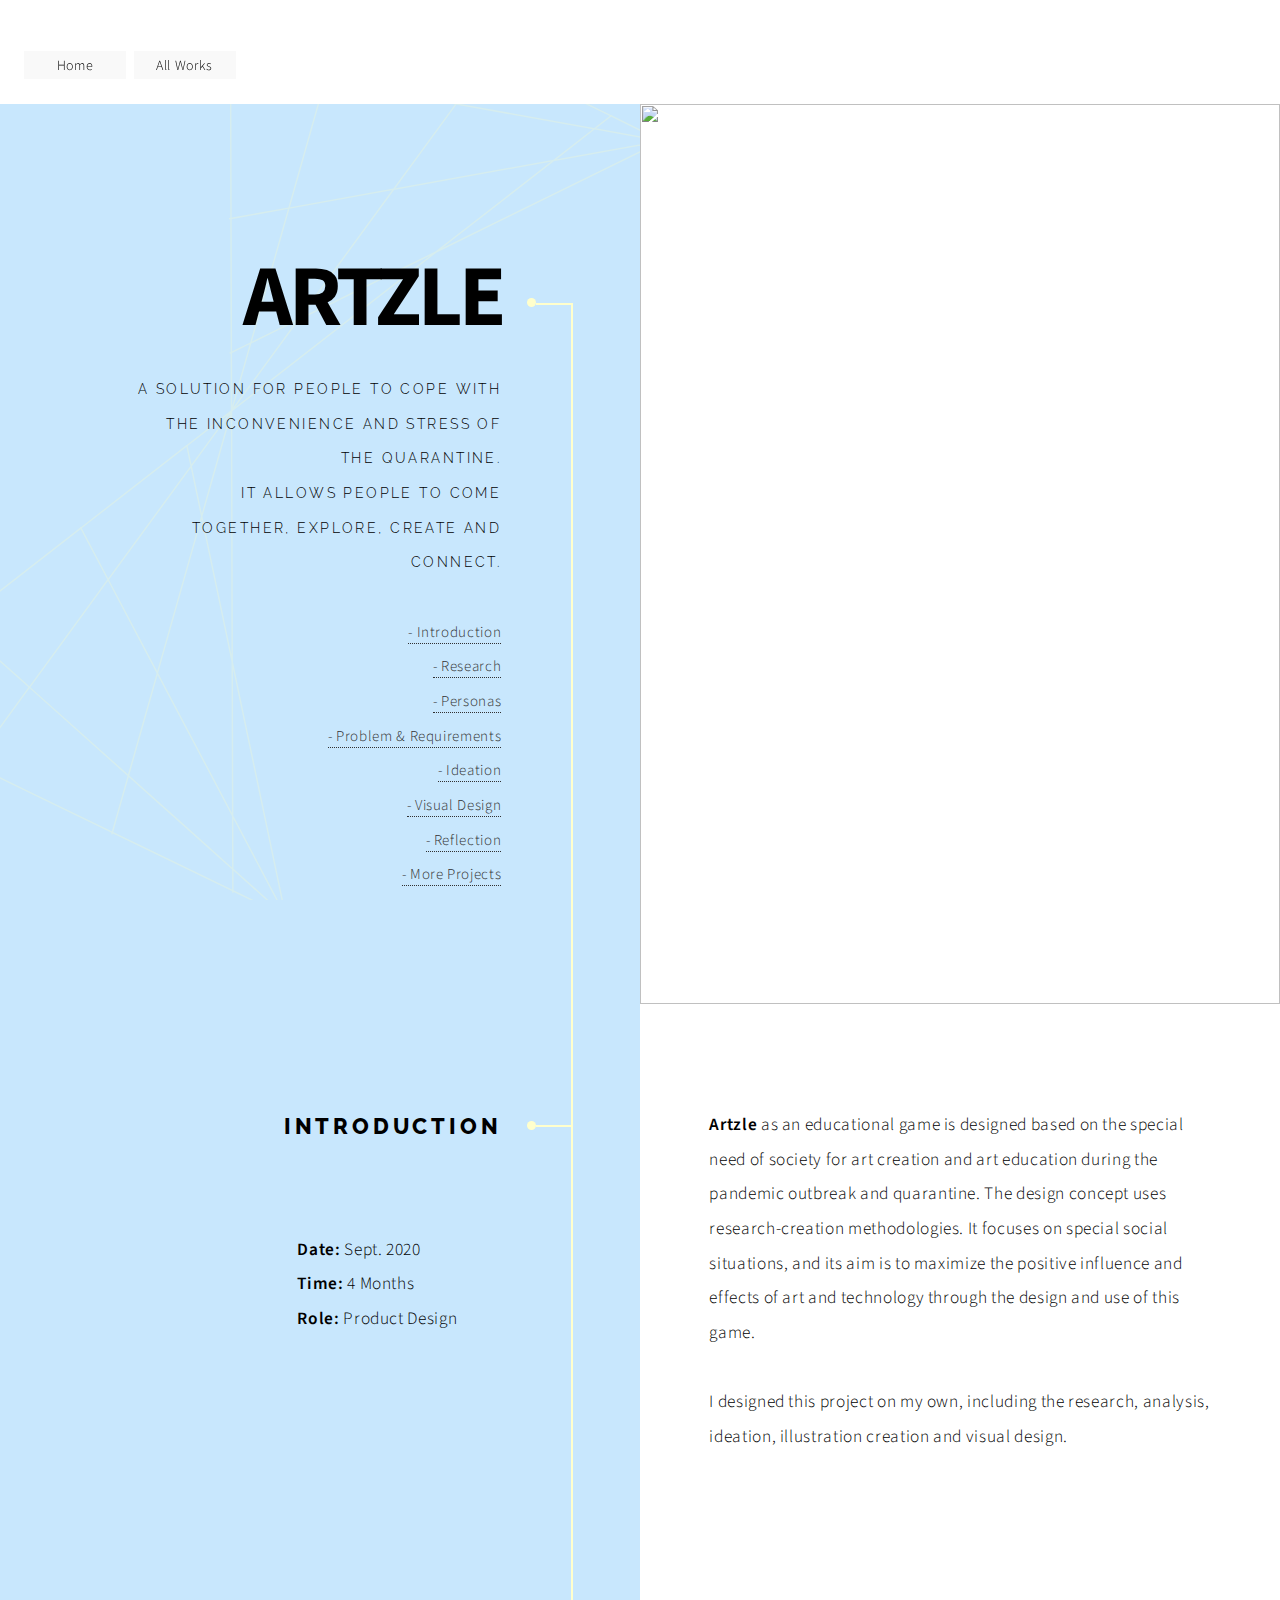
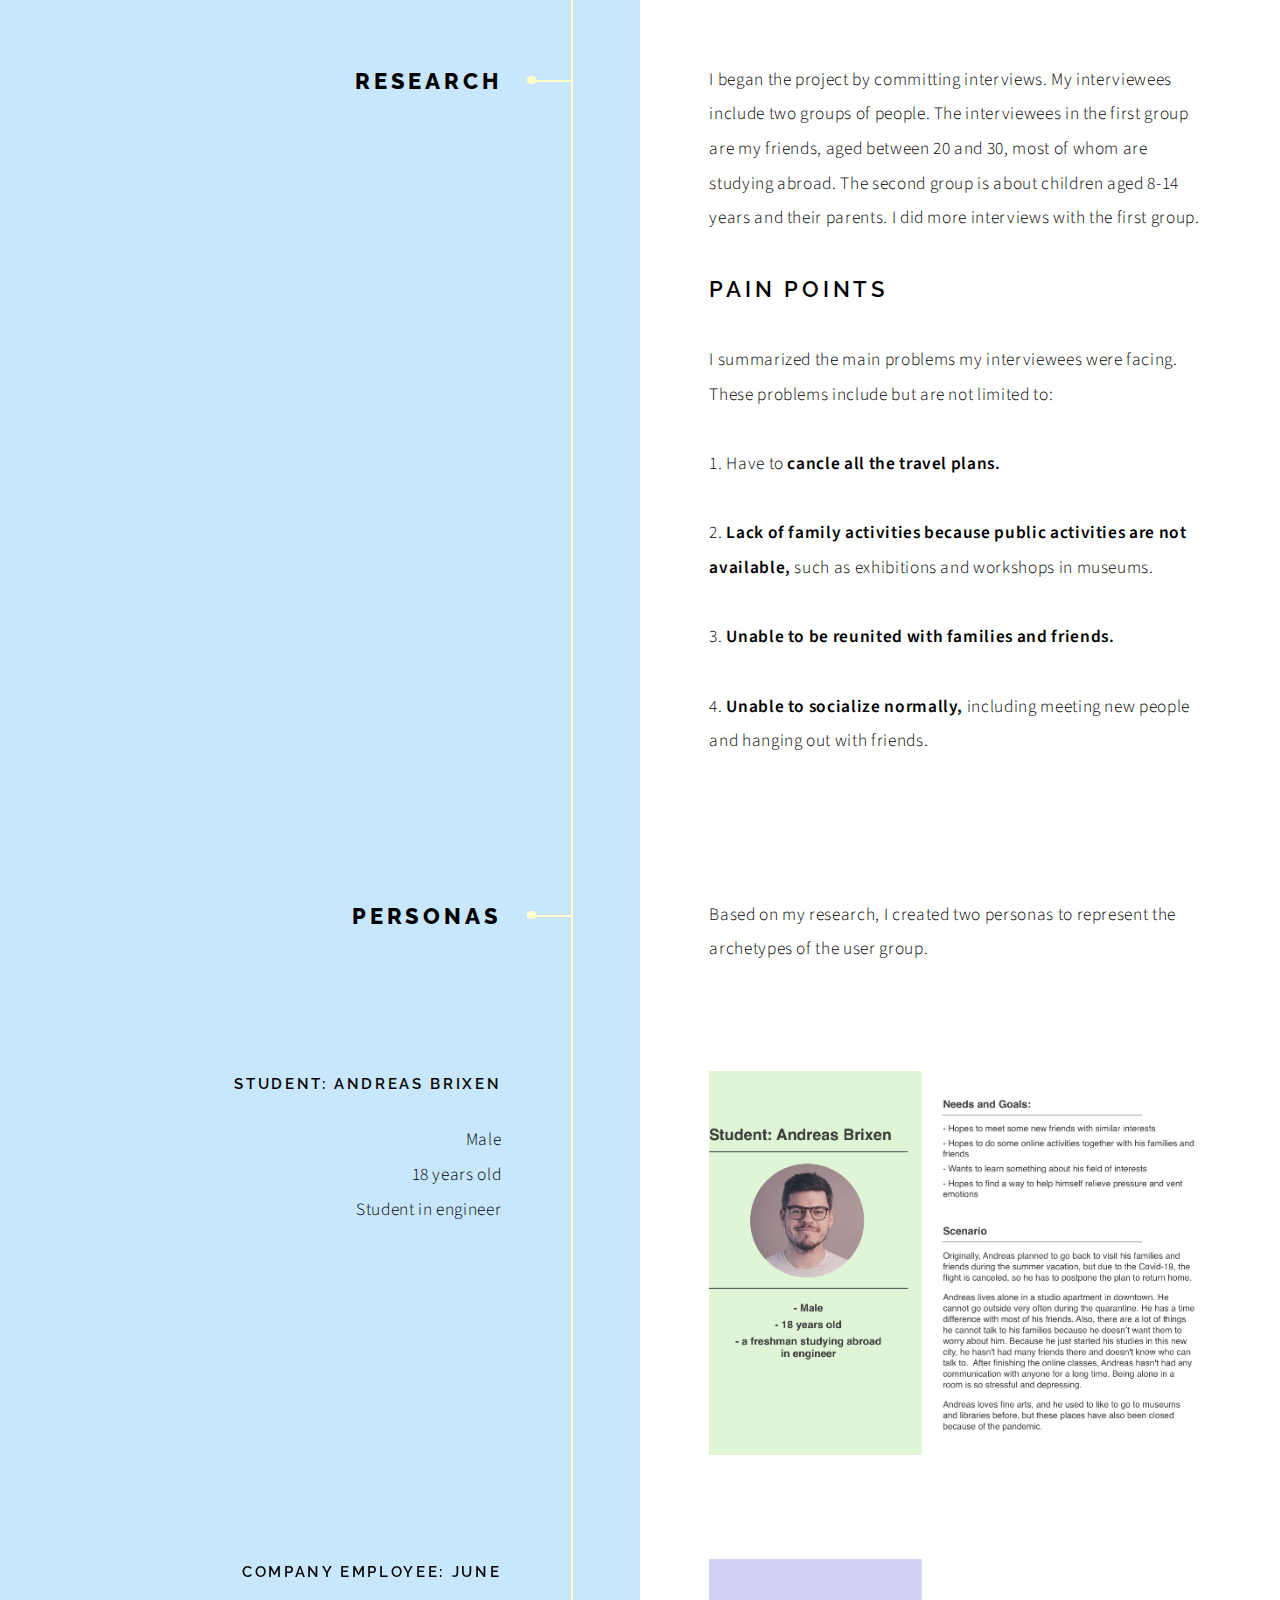
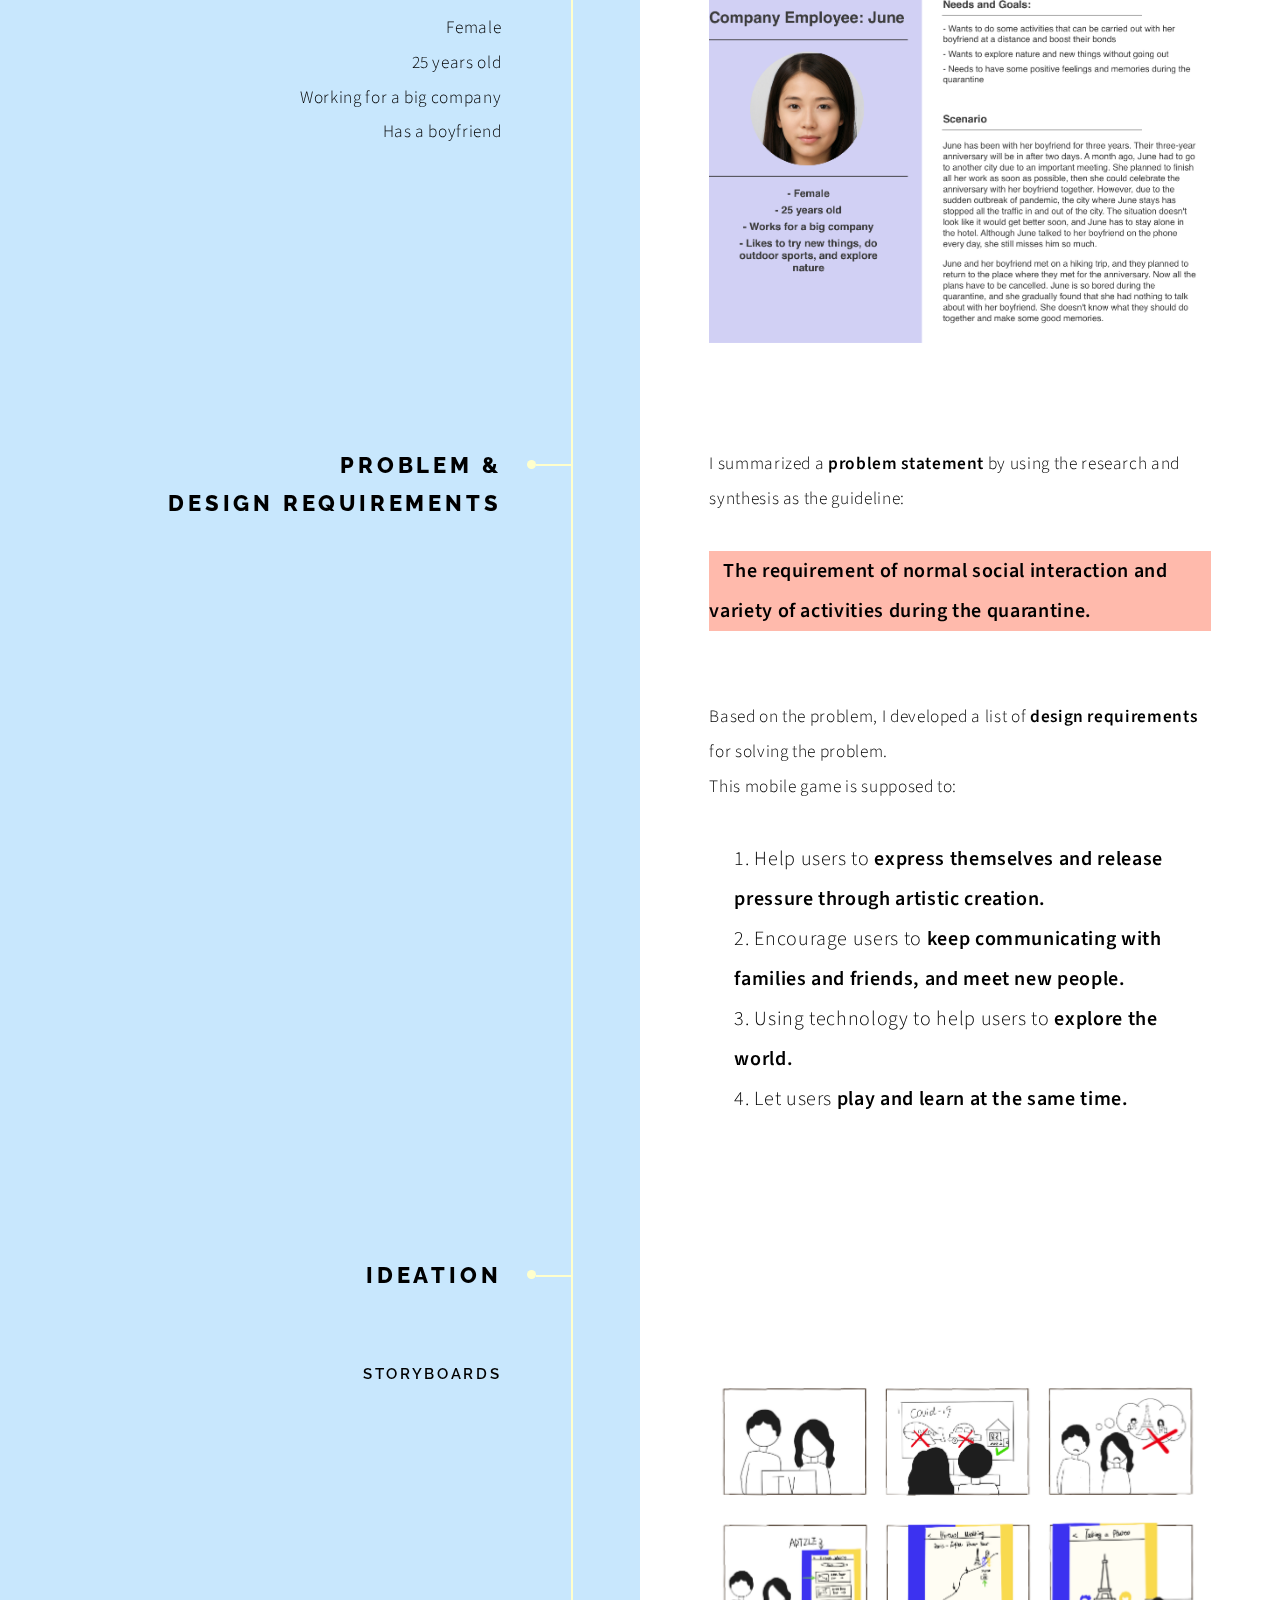
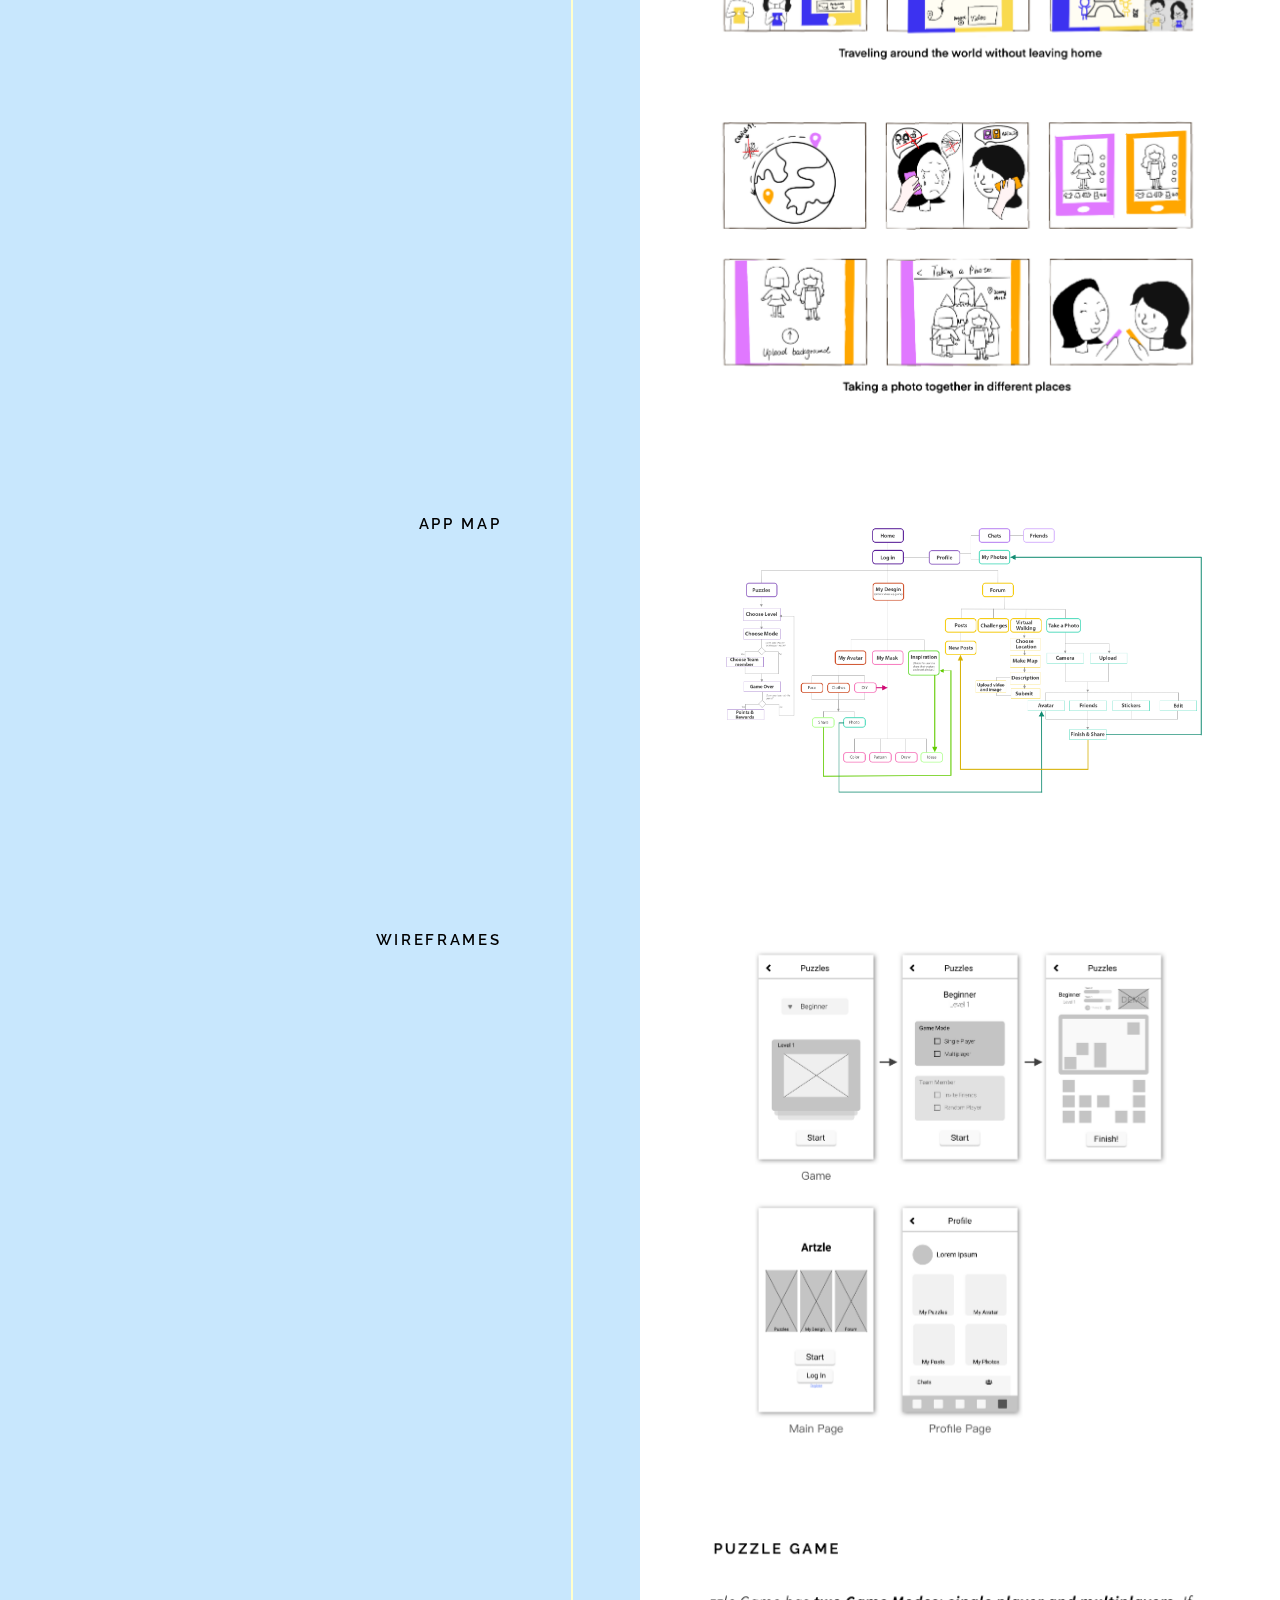
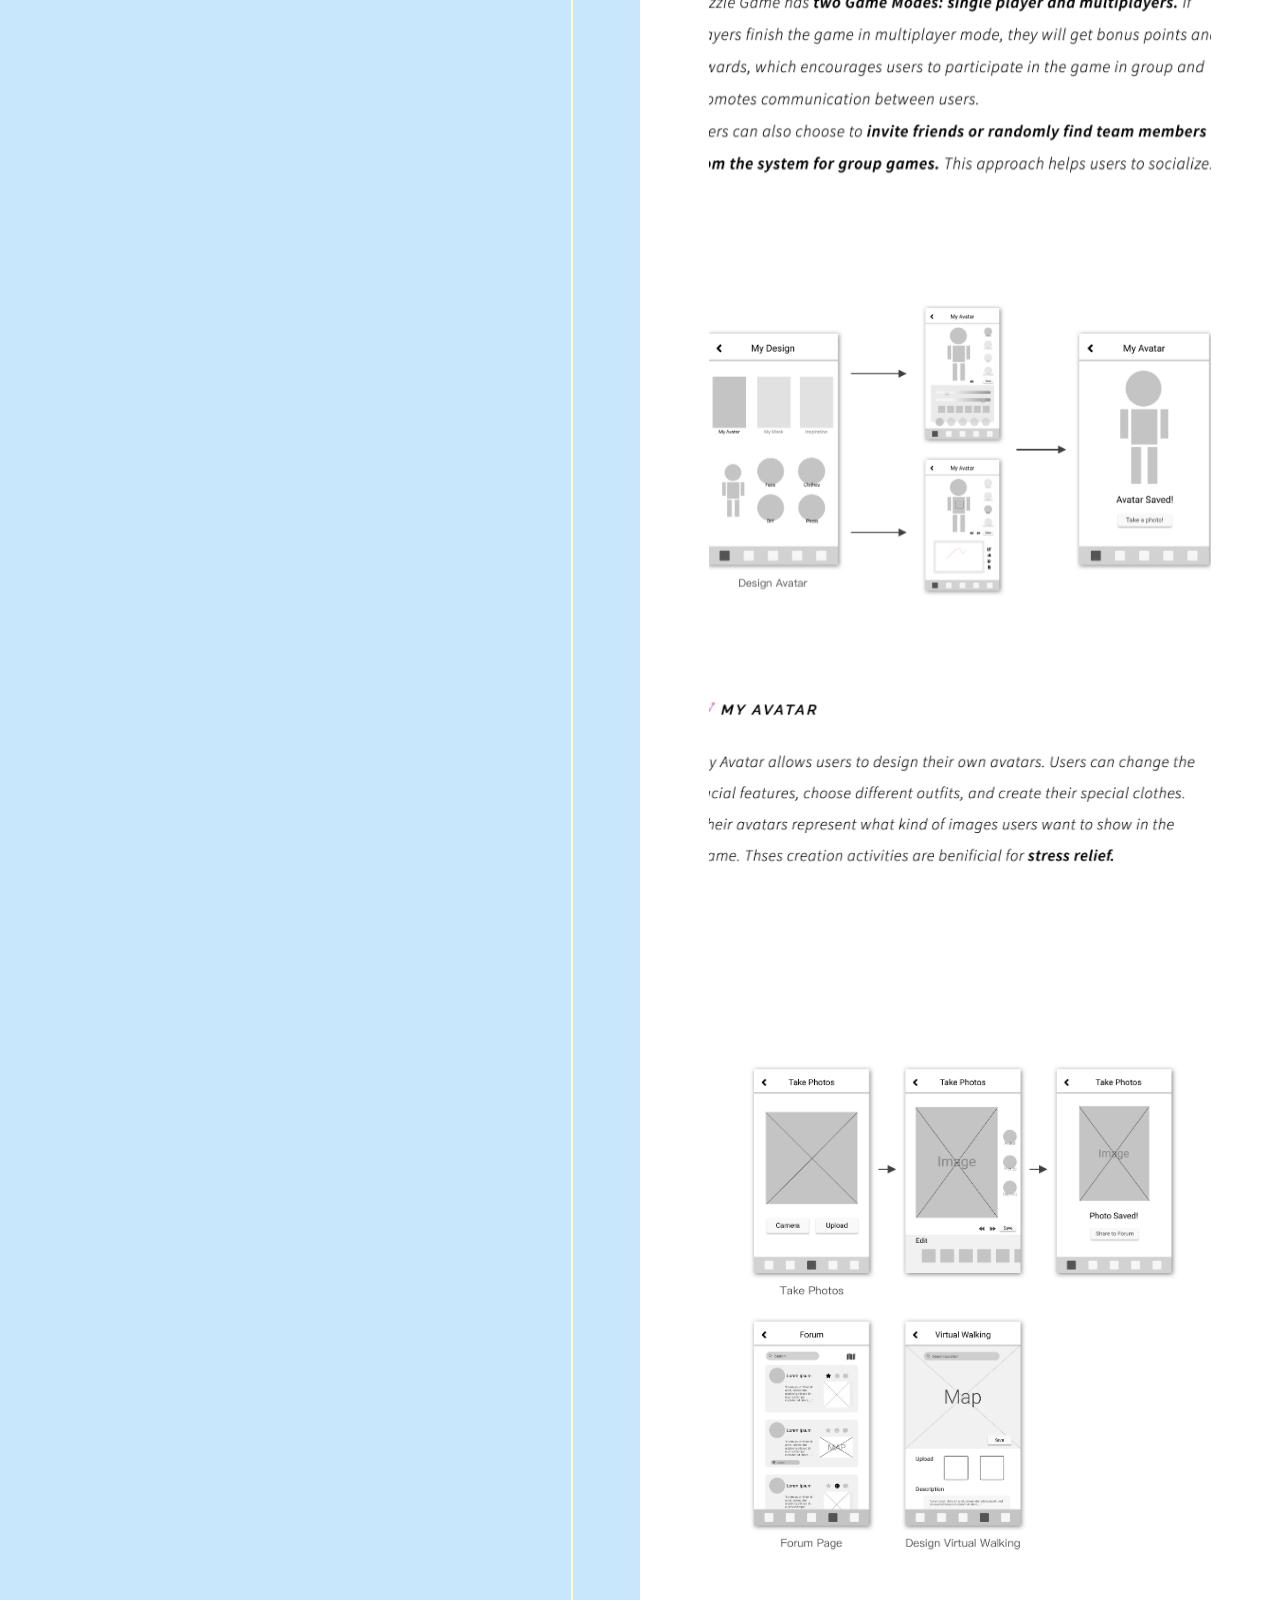
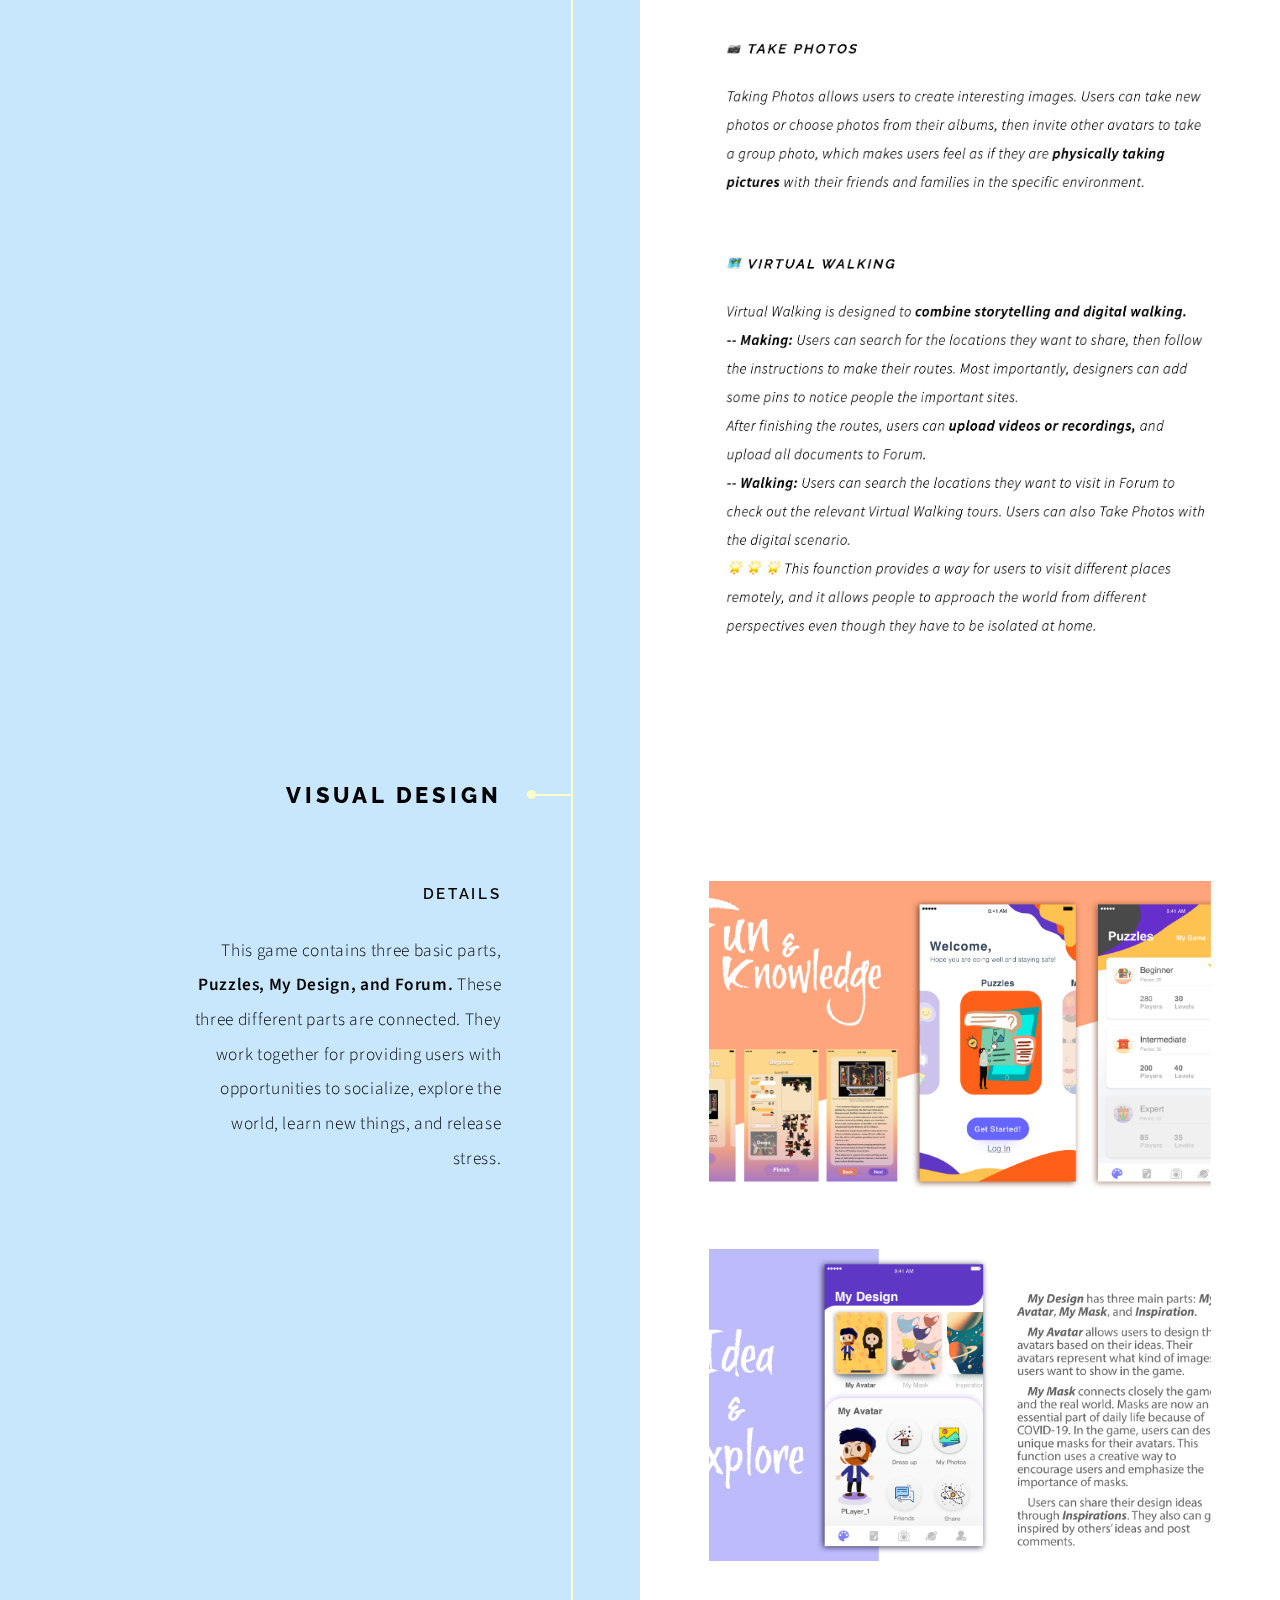
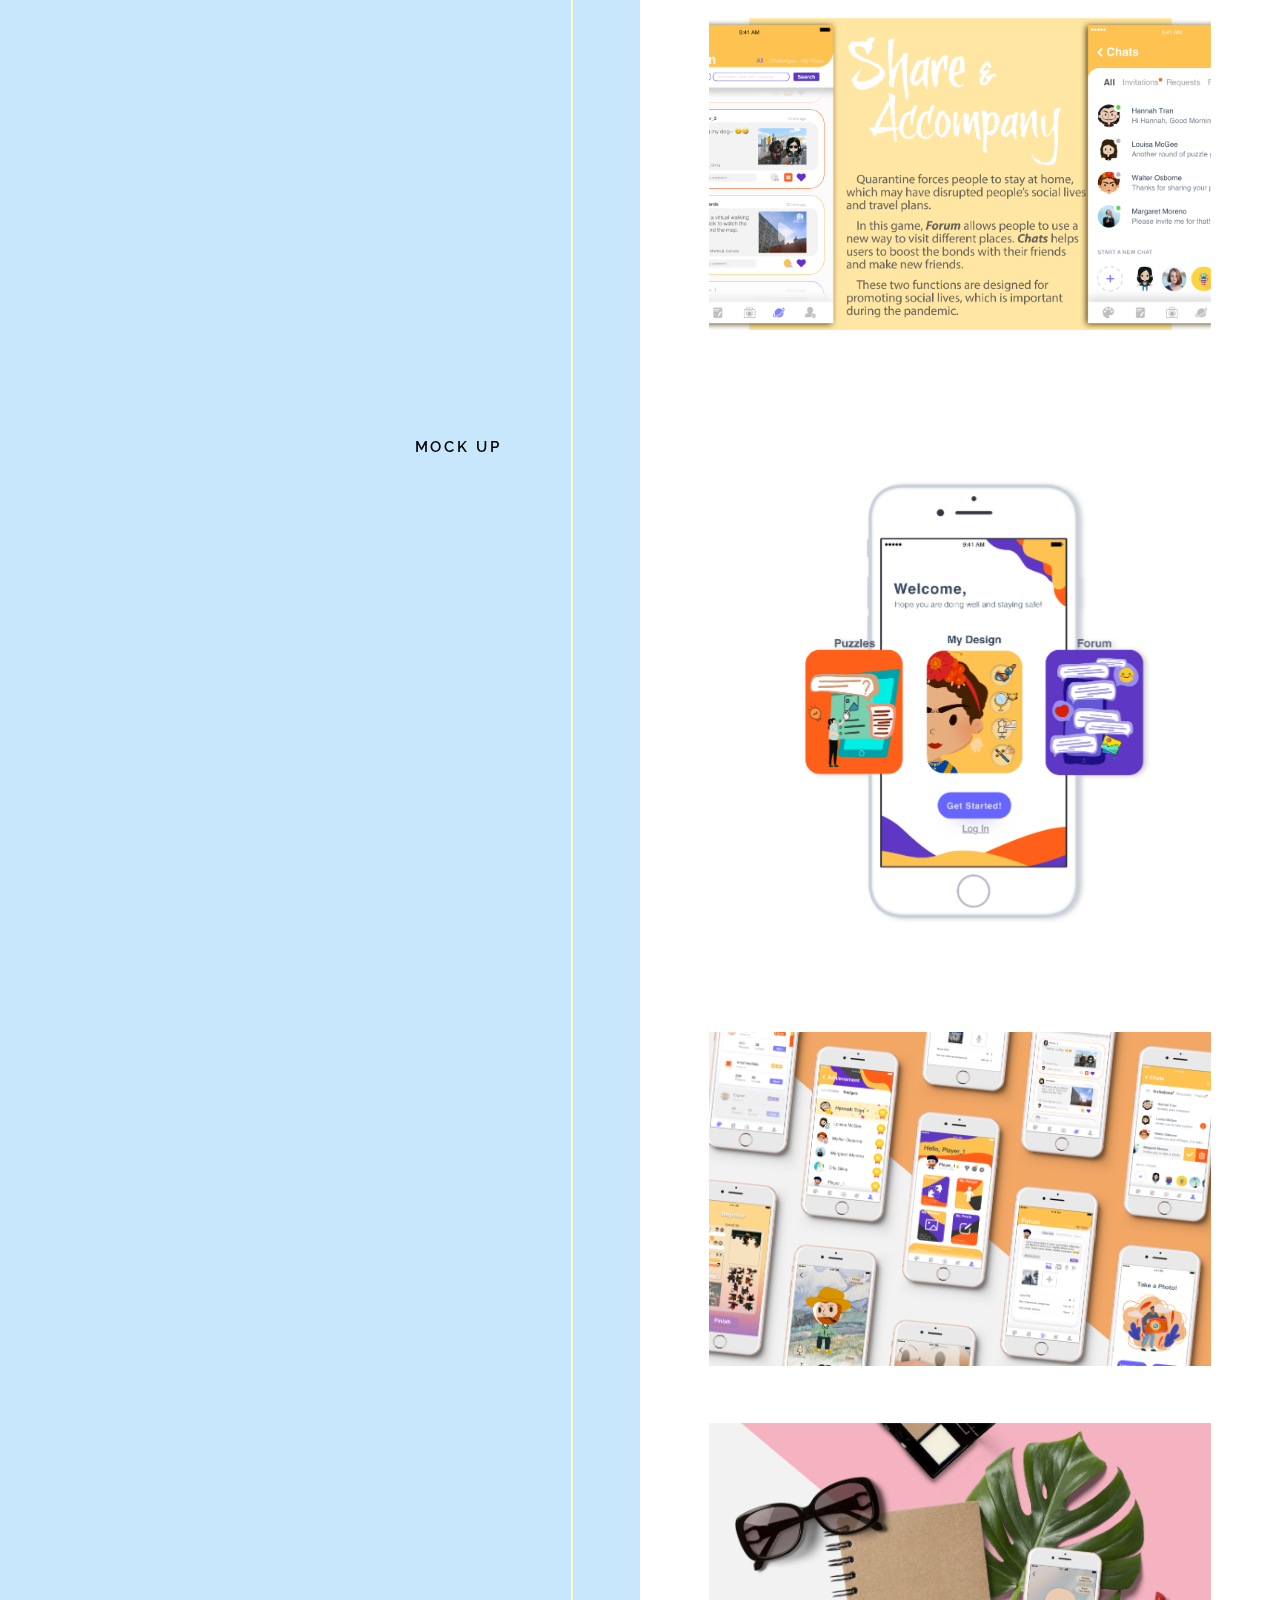
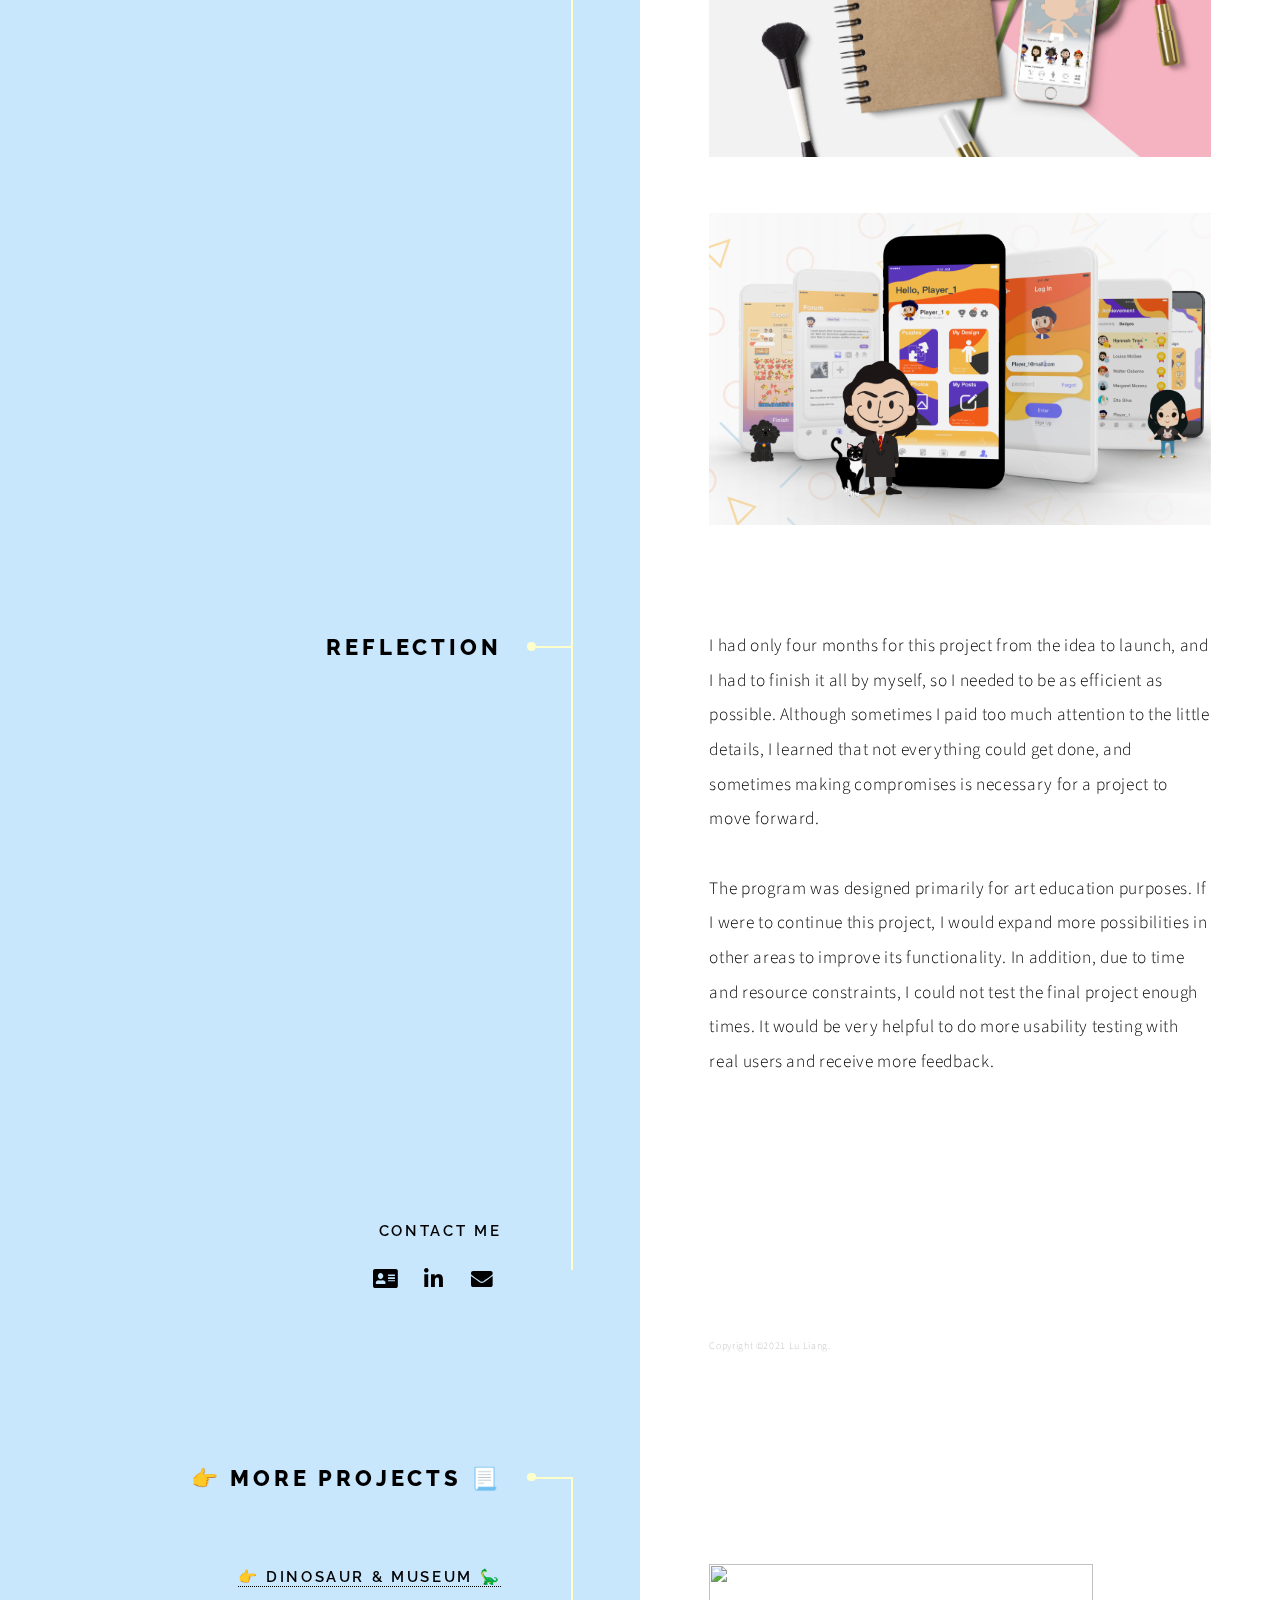
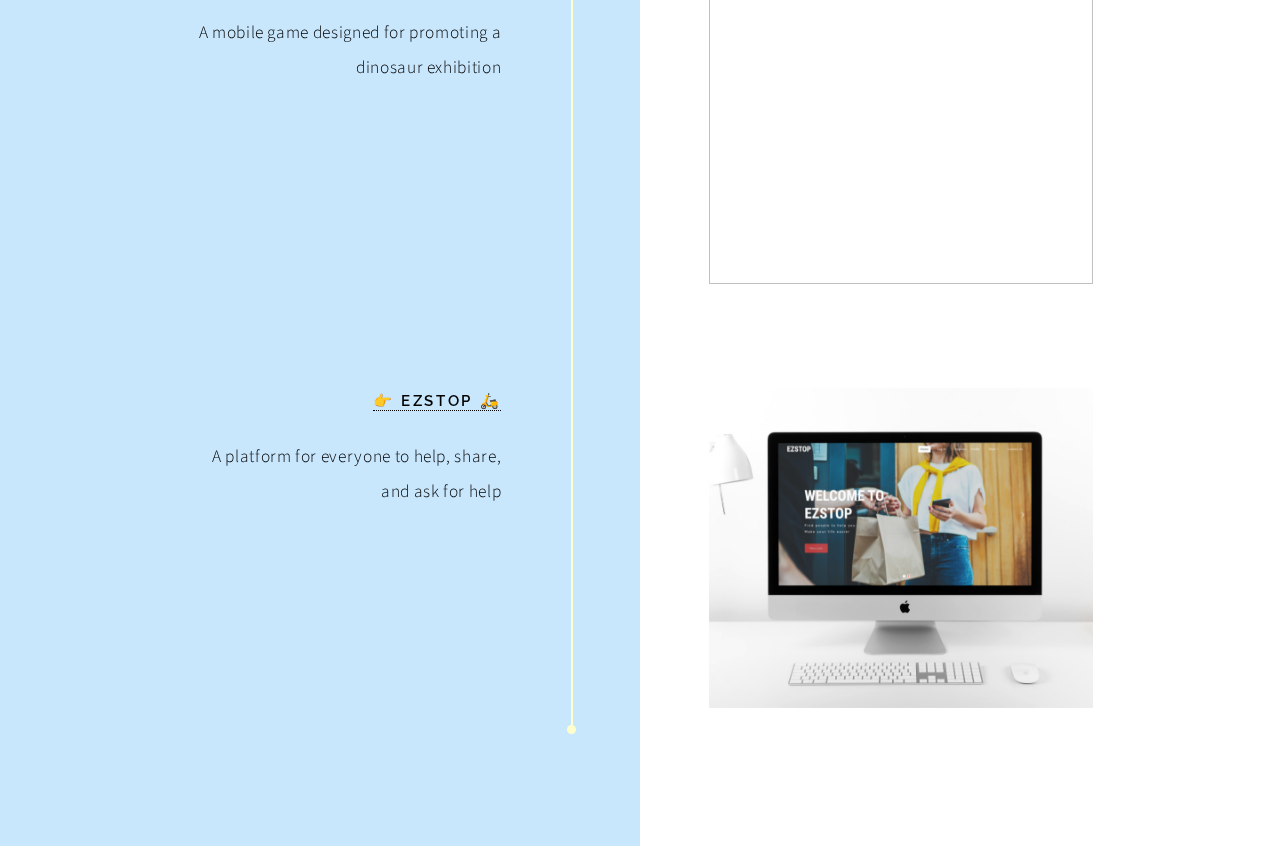
==== commit 571825fe: "small correction_1" ====
--- a/artzle.html
+++ b/artzle.html
@@ -163,7 +163,7 @@
 					<p>1. Have to <strong>cancle all the travel plans.</strong></br>
 					<p>2. <strong>Lack of family activities because public activities are not available,</strong> such as exhibitions and workshops in museums.</br>
 					<p>3. <strong>Unable to be reunited with families and friends.</strong></p>
-					<p>4. <strong>nable to socialize normally,</strong> including meeting new people and hanging out with friends.
+					<p>4. <strong>Unable to socialize normally,</strong> including meeting new people and hanging out with friends.
 			</div>
 		</section>
 
@@ -220,8 +220,8 @@
 			<div class="content">
 				<p>I summarized a <strong>problem statement</strong> by using the research and synthesis as the guideline:</p>
 
-				<p style="background-color:#FFBAAC; font-size: 20px;"><strong>&nbsp; &nbsp;The requirement of normal social interaction during the &nbsp; &nbsp;&nbsp; quarantine.</strong></p></br>
-				<p>Based on the problem, I developed a list of <strong>design requirements</strong> for solving the problem. This mobile game is supposed to:</p>
+				<p style="background-color:#FFBAAC; font-size: 20px;"><strong>&nbsp; &nbsp;The requirement of normal social interaction and variety of activities during the quarantine.</strong></p></br>
+				<p>Based on the problem, I developed a list of <strong>design requirements</strong> for solving the problem.</br> This mobile game is supposed to:</p>
 
 					<p style="font-size: 20px; margin-left: 25px;">1. Help users to <strong>express themselves and release pressure through artistic creation.</strong></br>
 					2. Encourage users to <strong>keep communicating with families and friends, and meet new people.</strong></br>
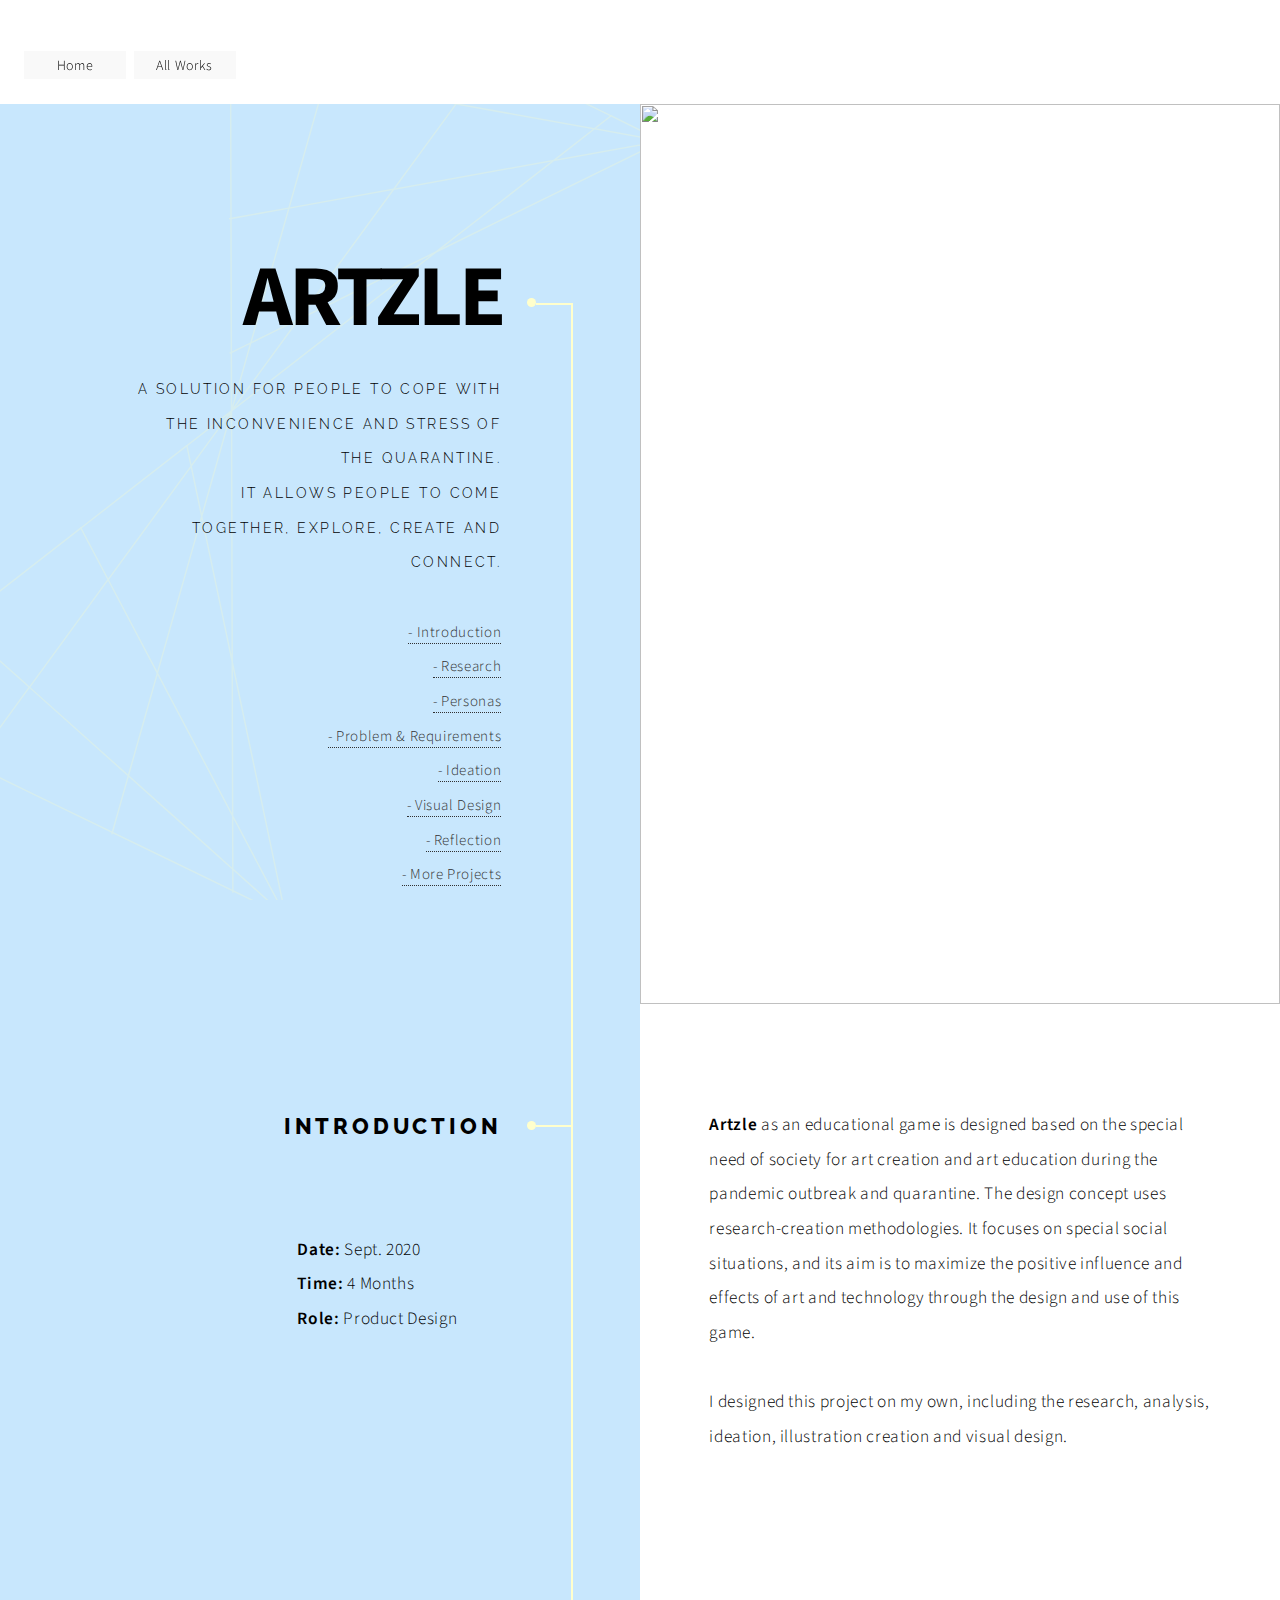
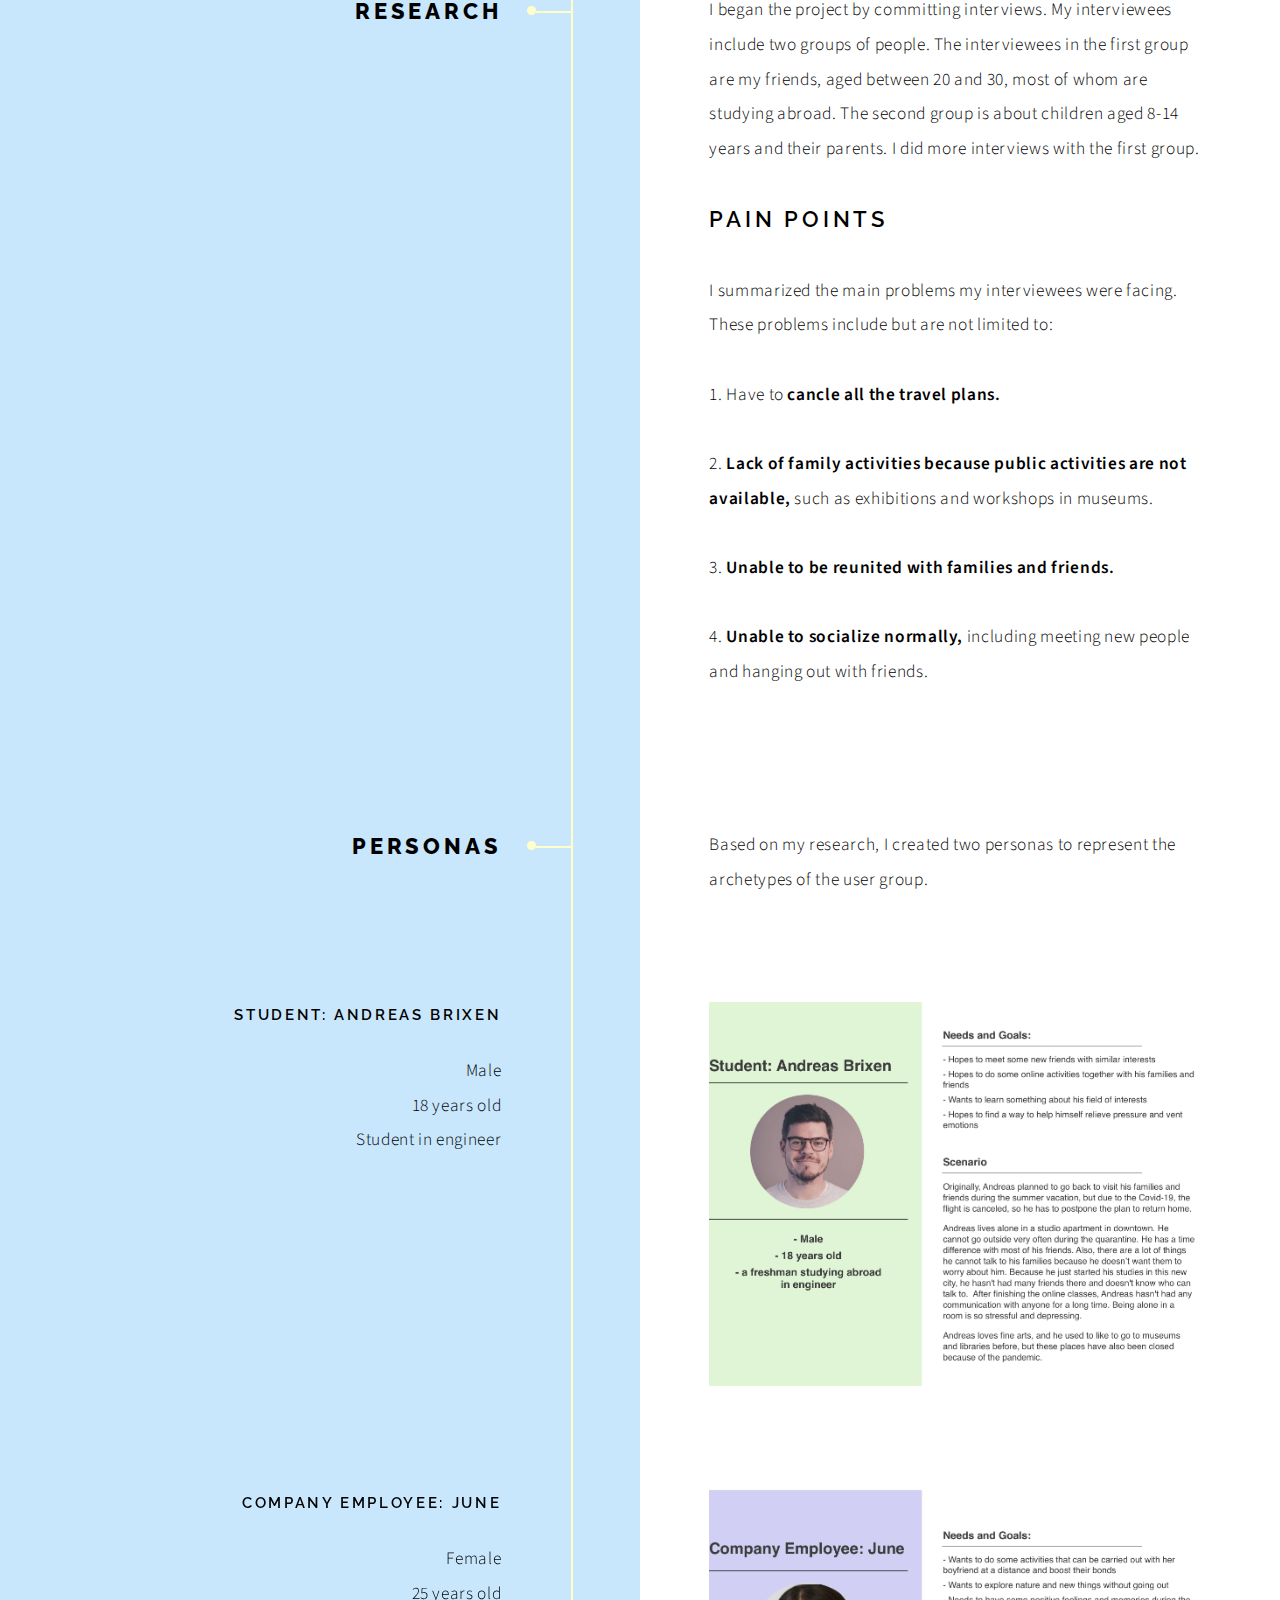
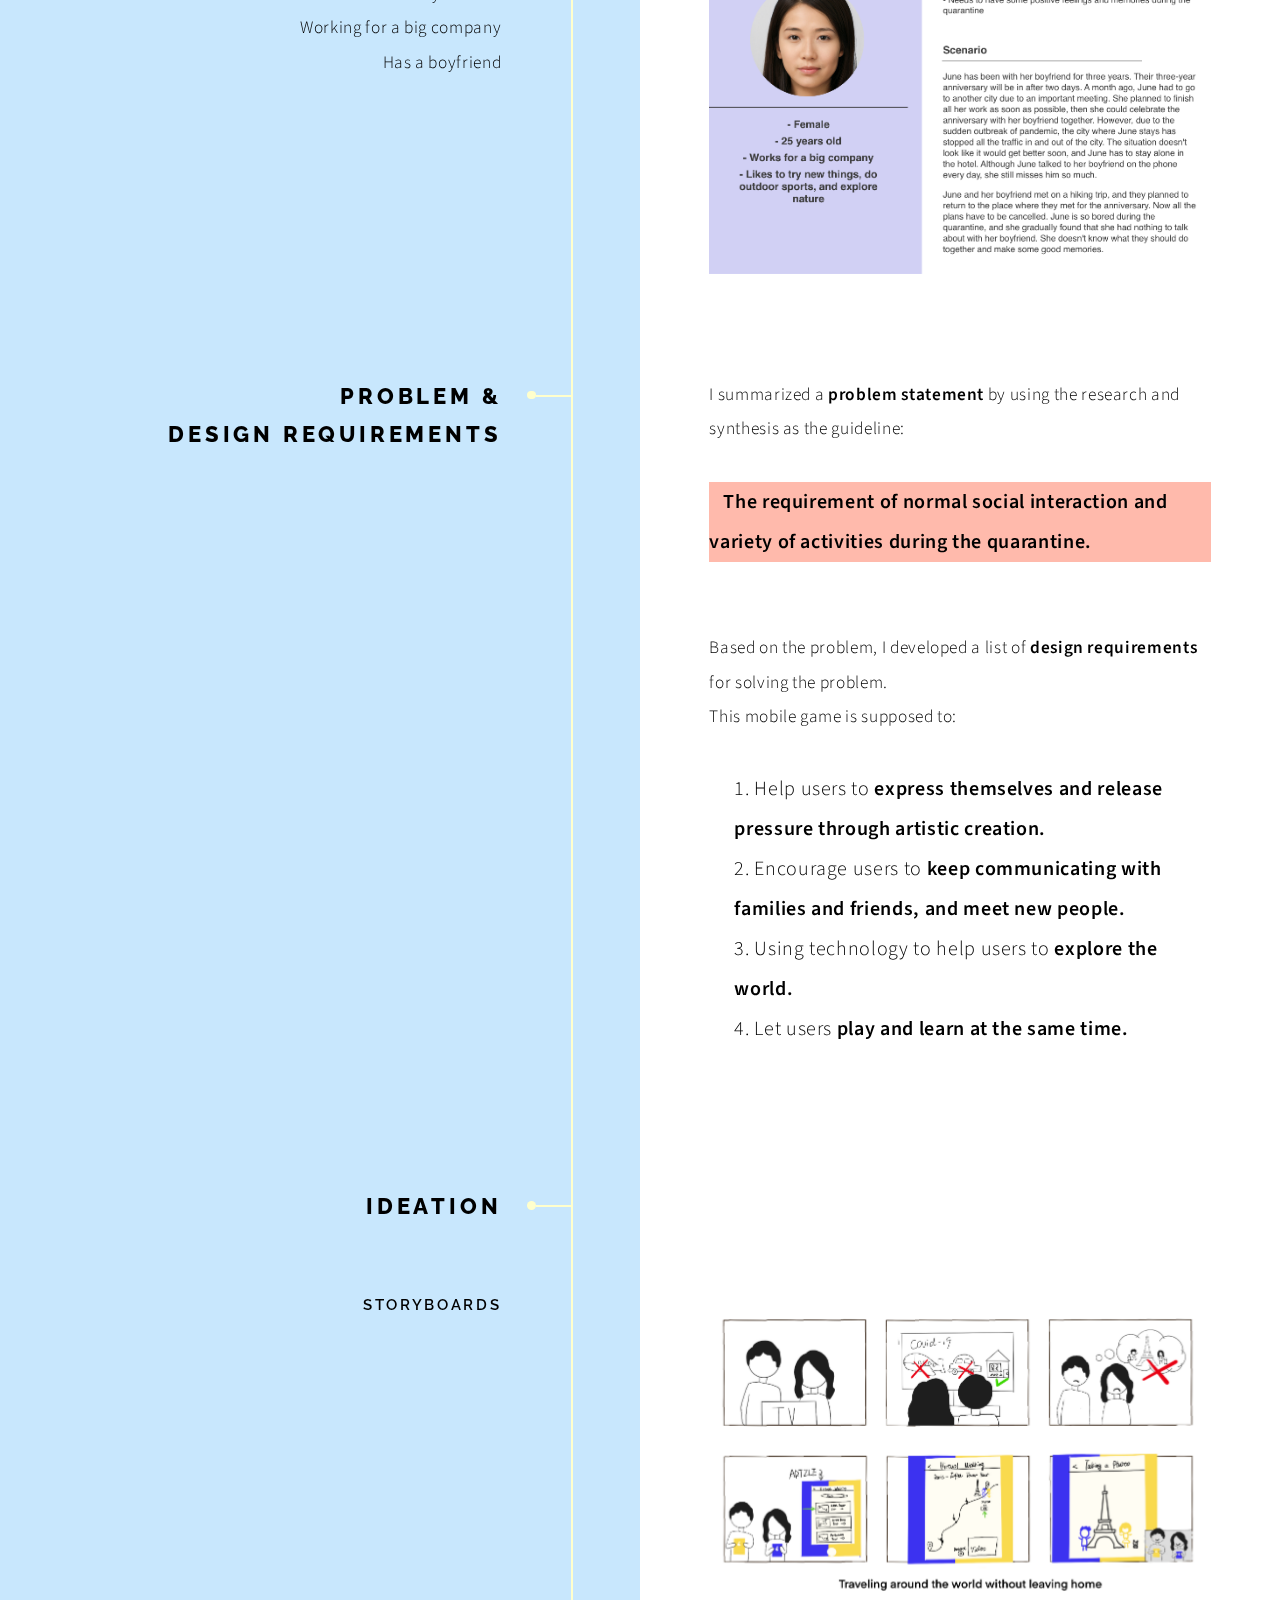
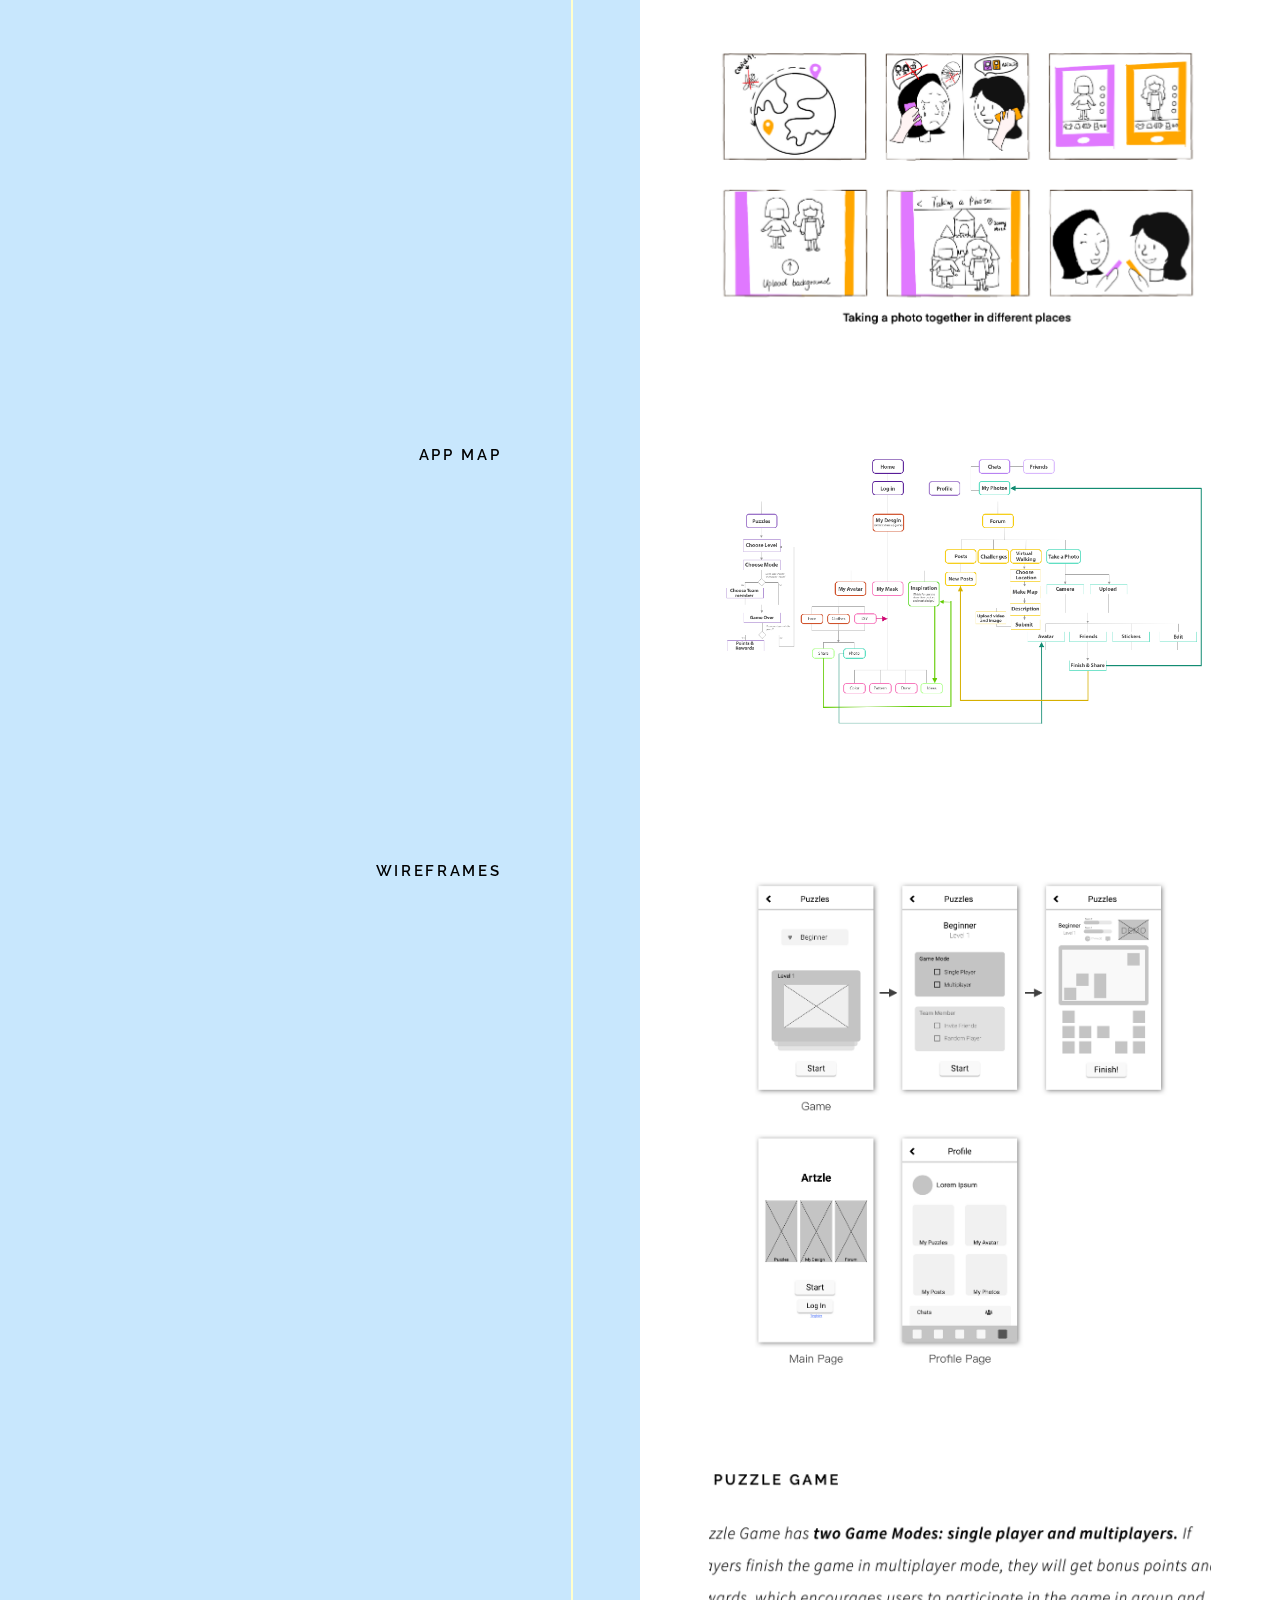
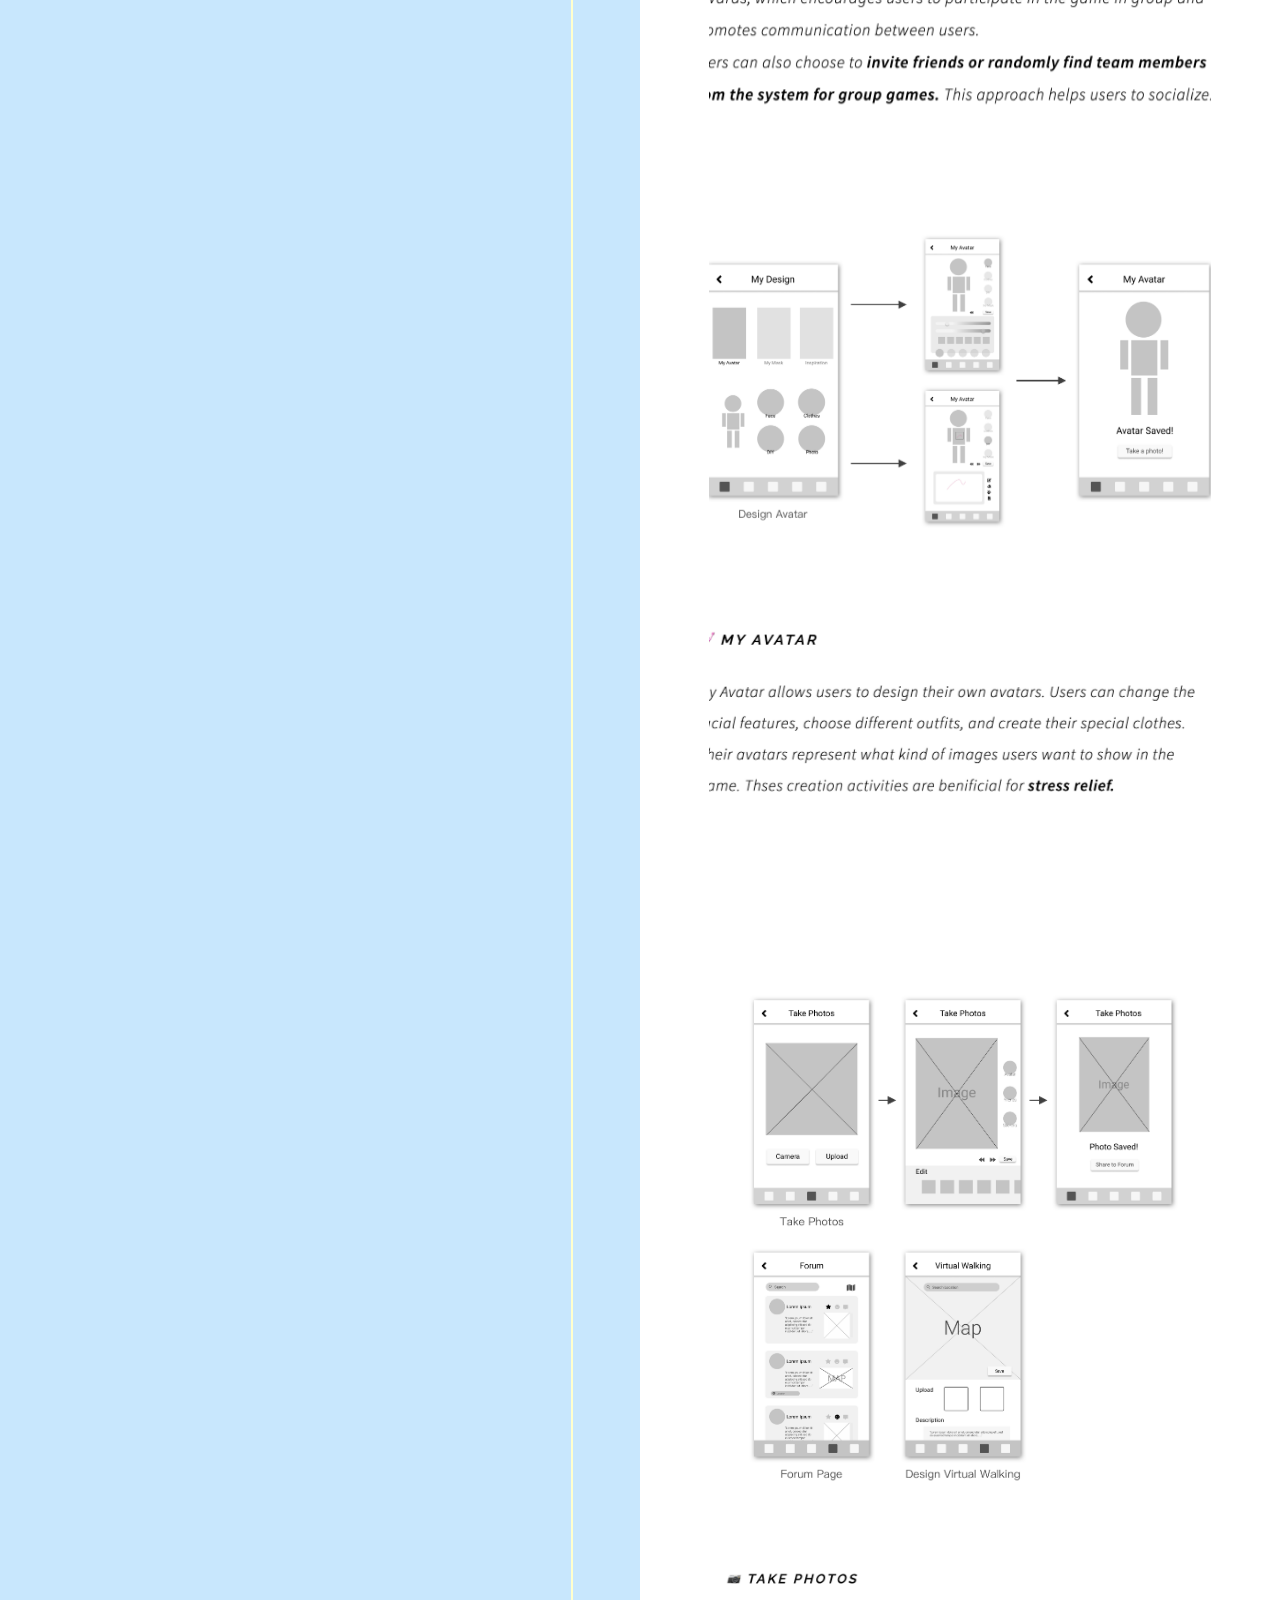
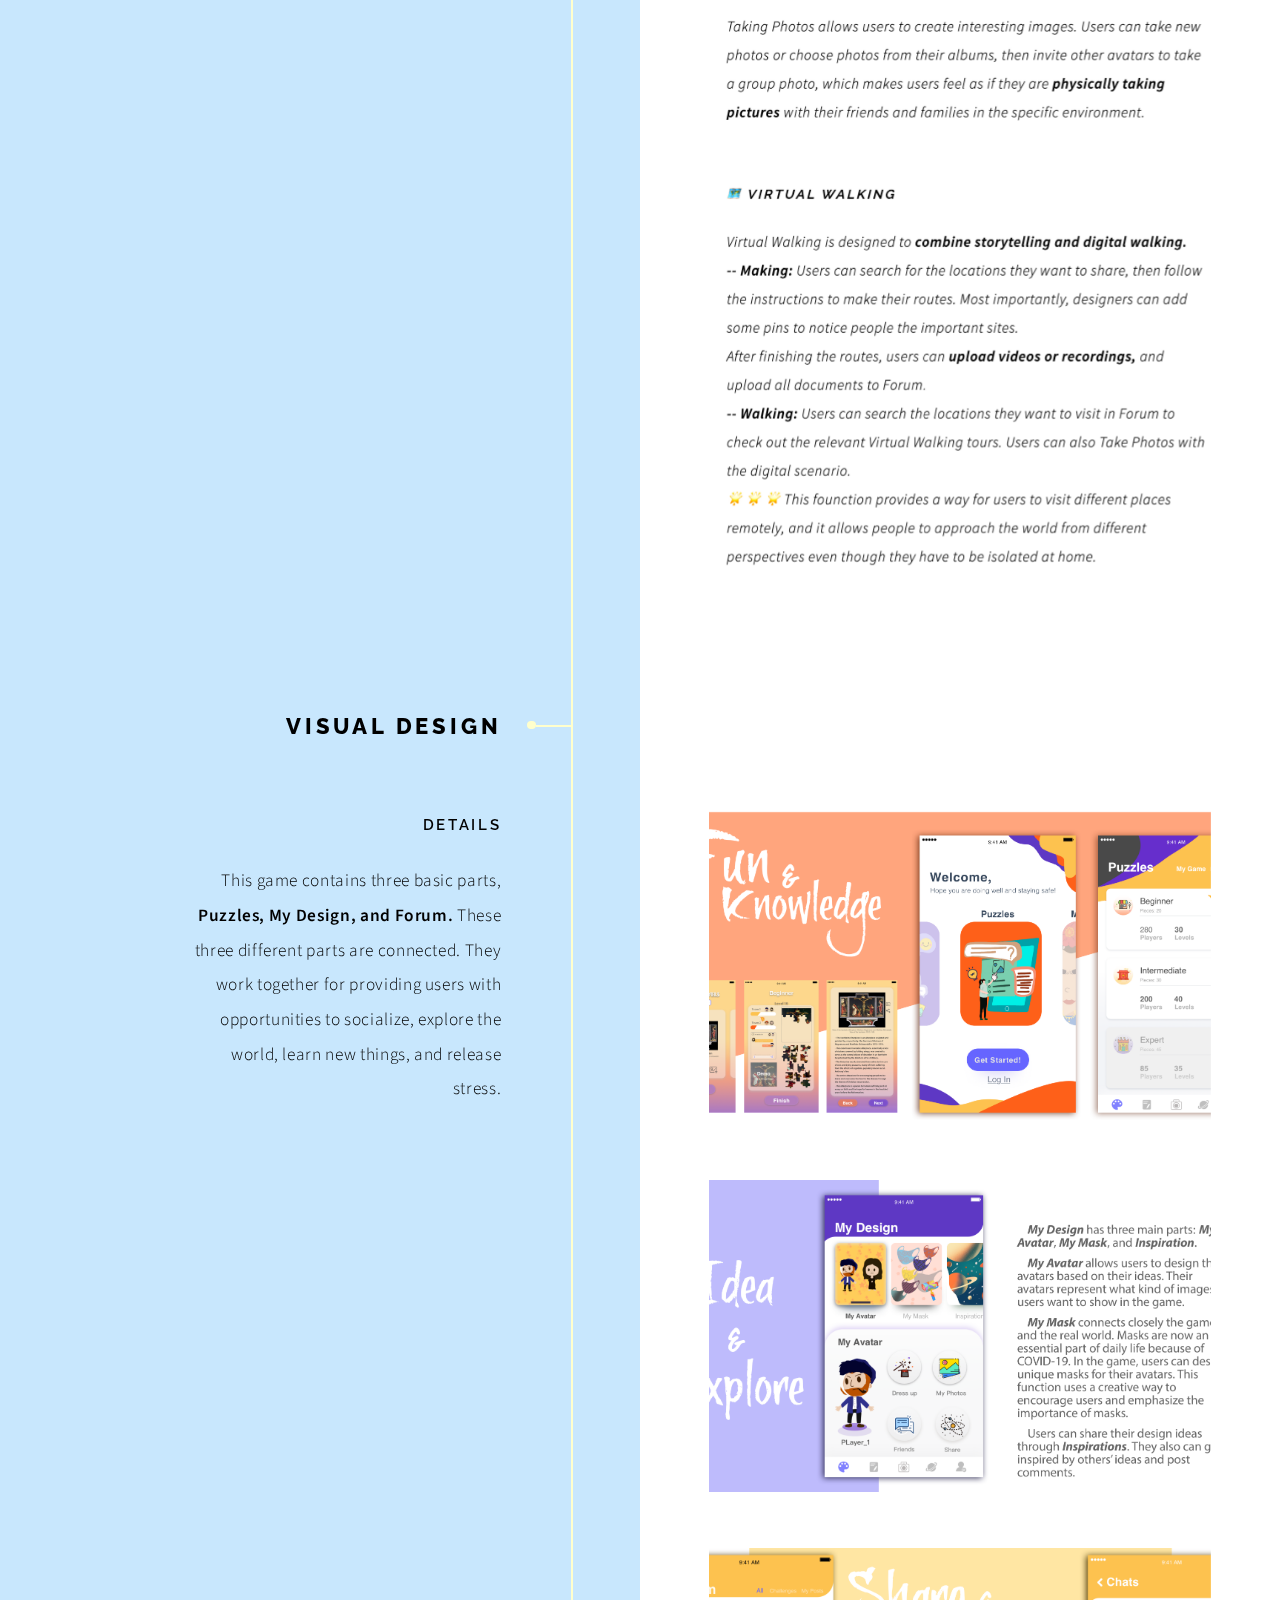
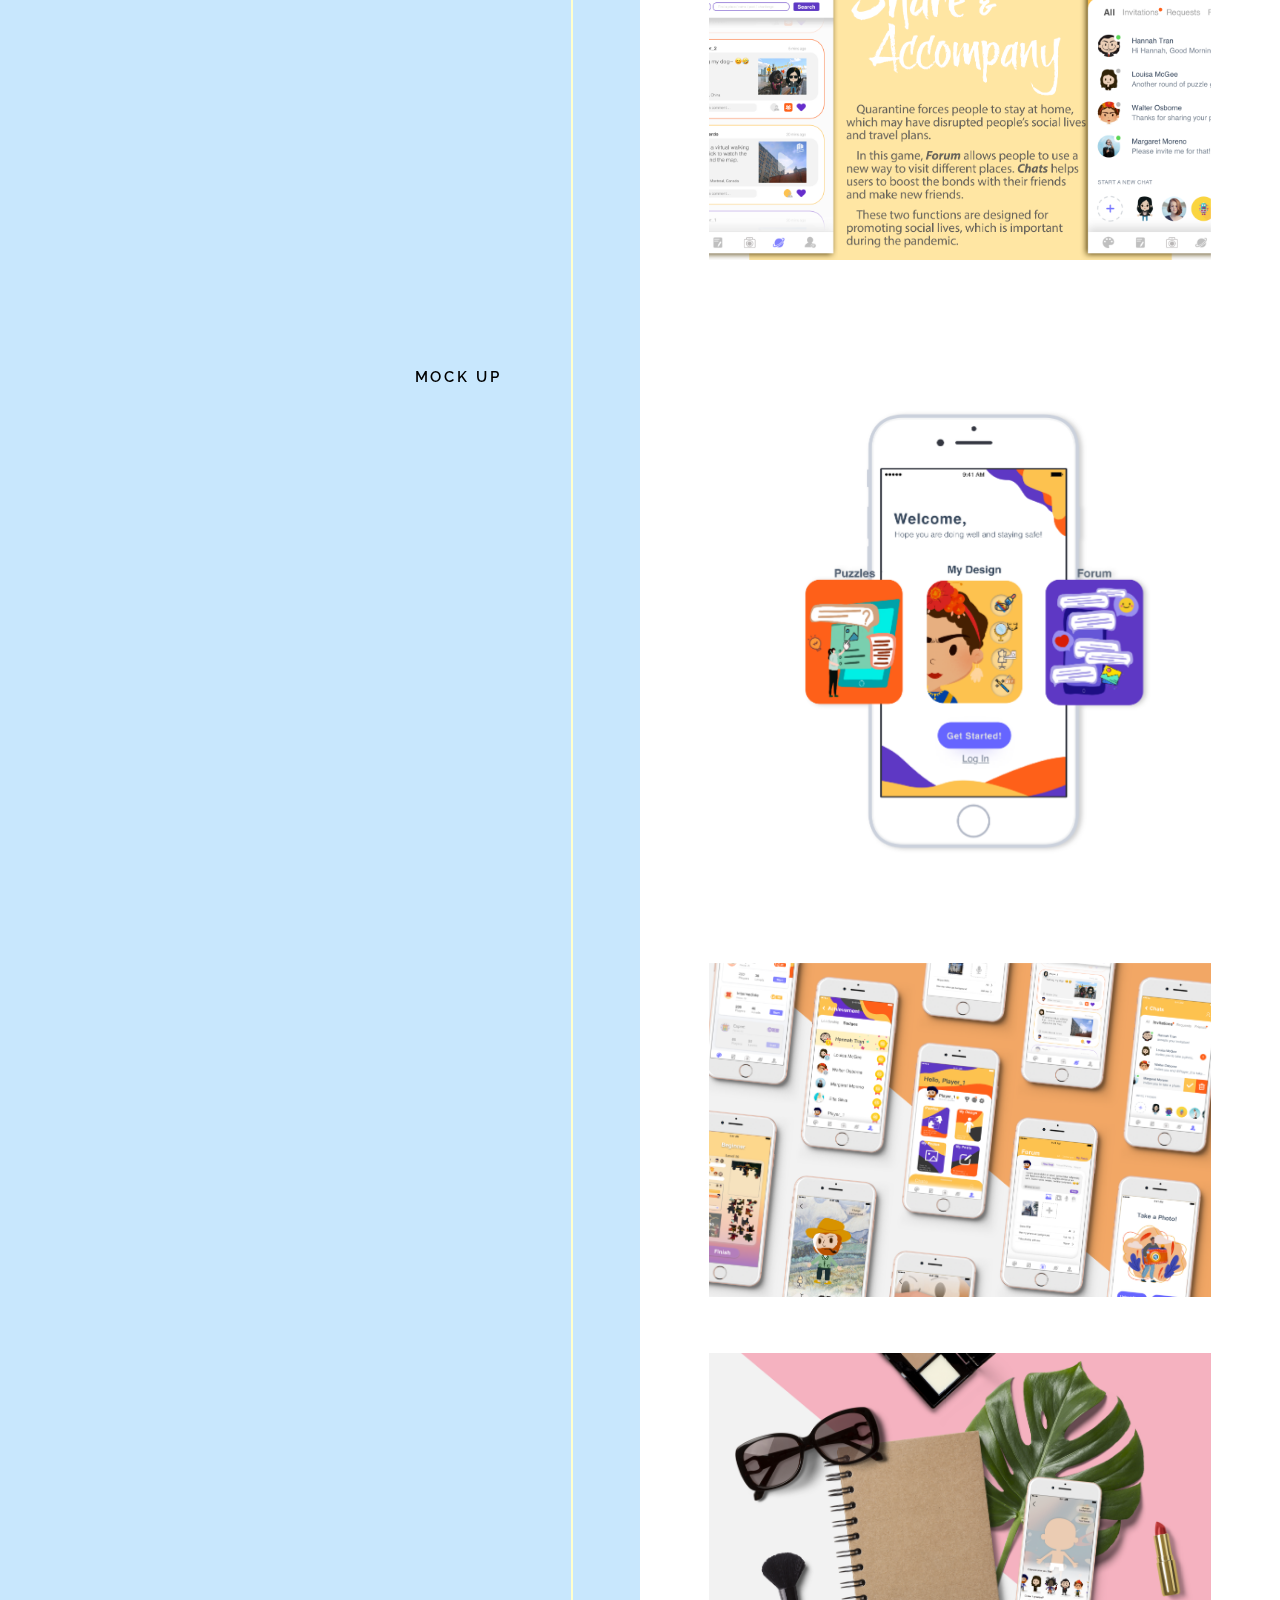
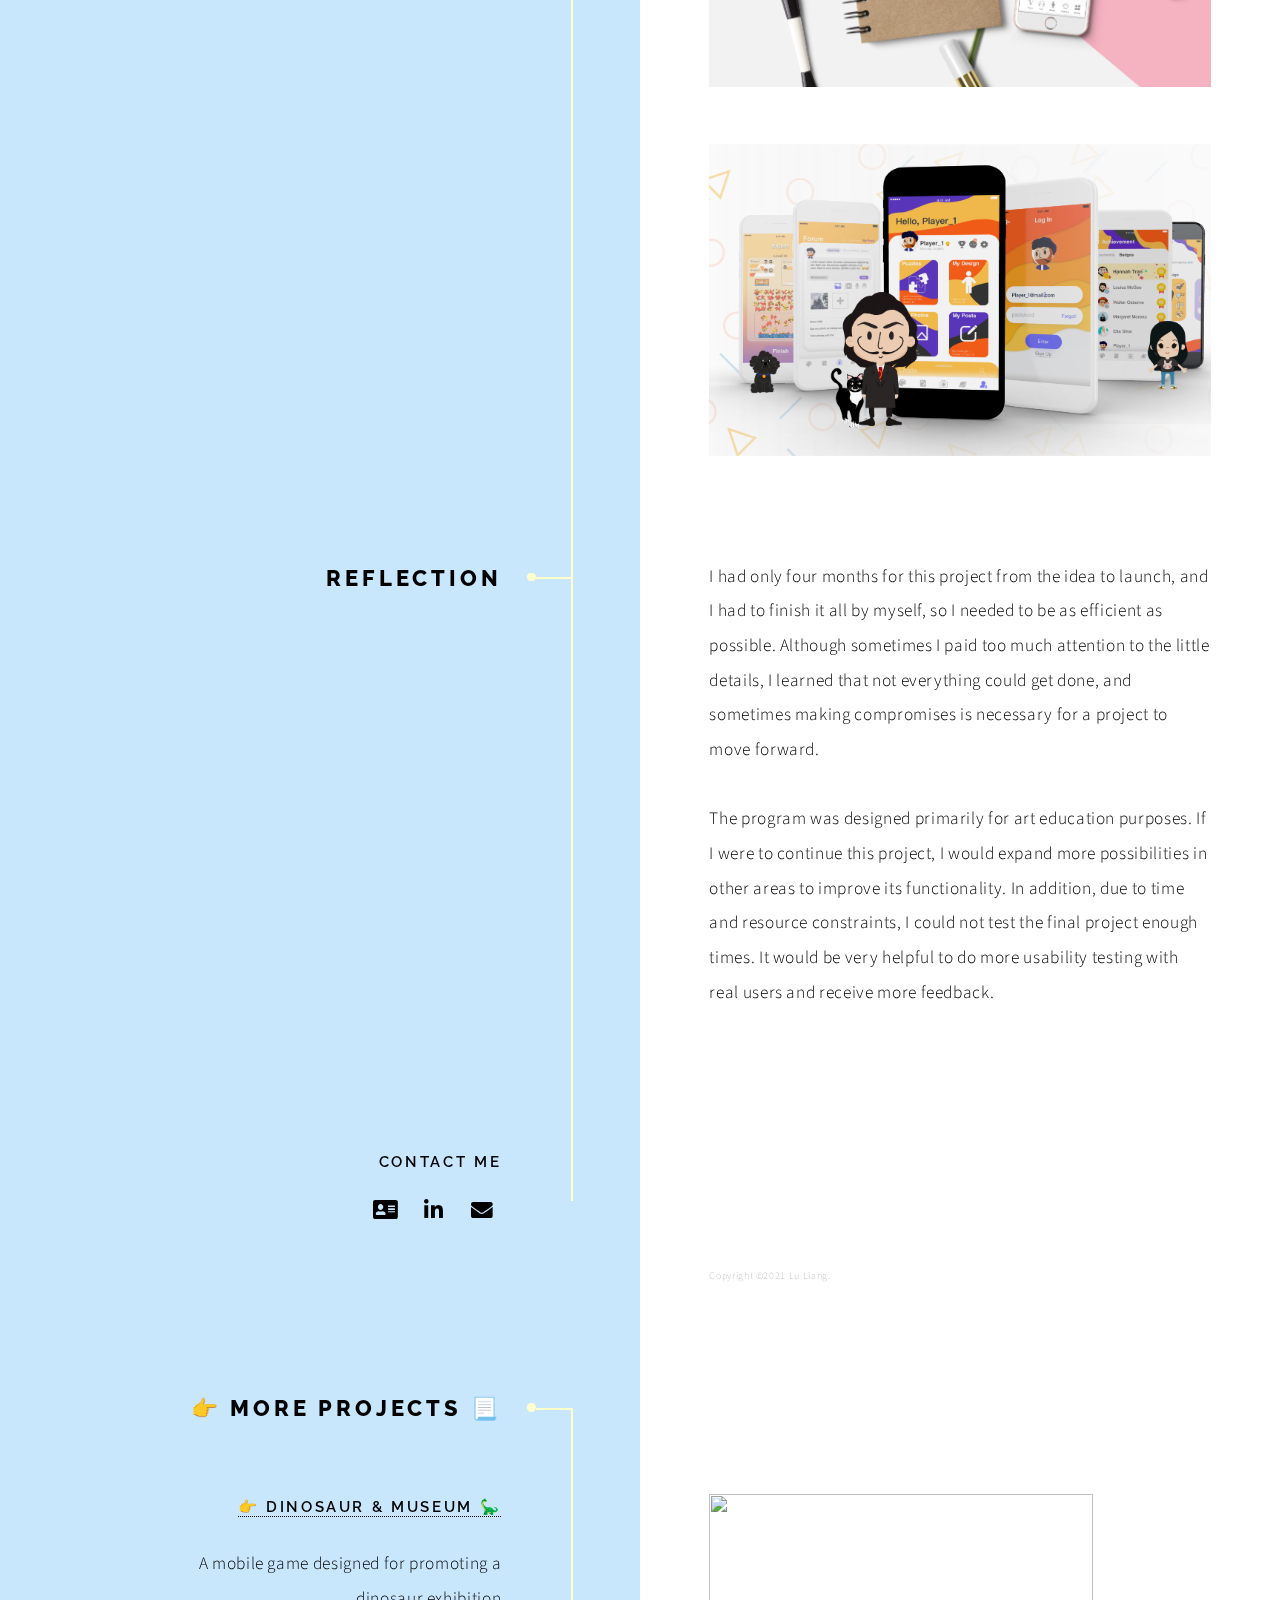
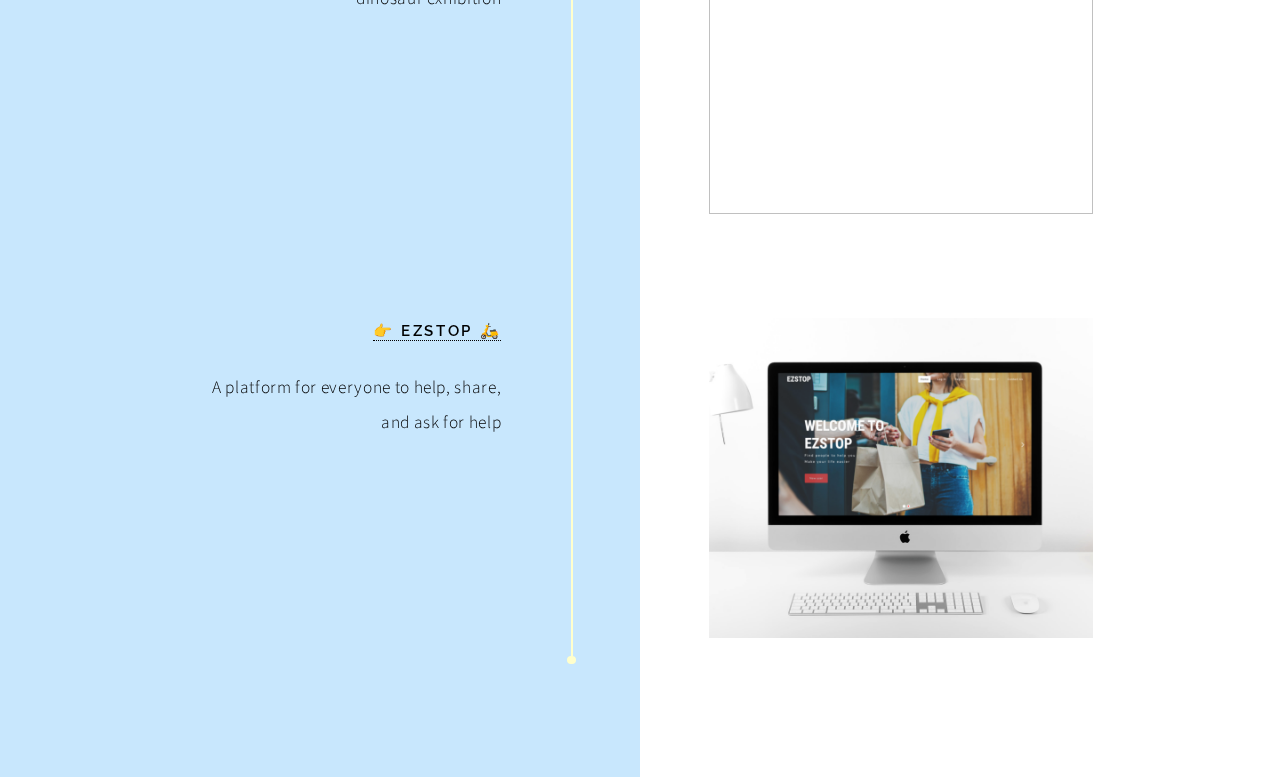
==== commit 251afbb3: "Update artzle.html" ====
--- a/artzle.html
+++ b/artzle.html
@@ -144,7 +144,7 @@
 							The design concept uses research-creation methodologies. It focuses on special social situations, and its aim is to maximize the positive influence and effects of art and technology through the design and use of this game.
 
 					</br></br>I designed this project on my own, including the research, analysis, ideation, illustration creation and visual design.</p>
-				<span class="image main"><img src="images/pic02.jpg" alt="" /></span>
+				
 			</div>
 		</section>
 
